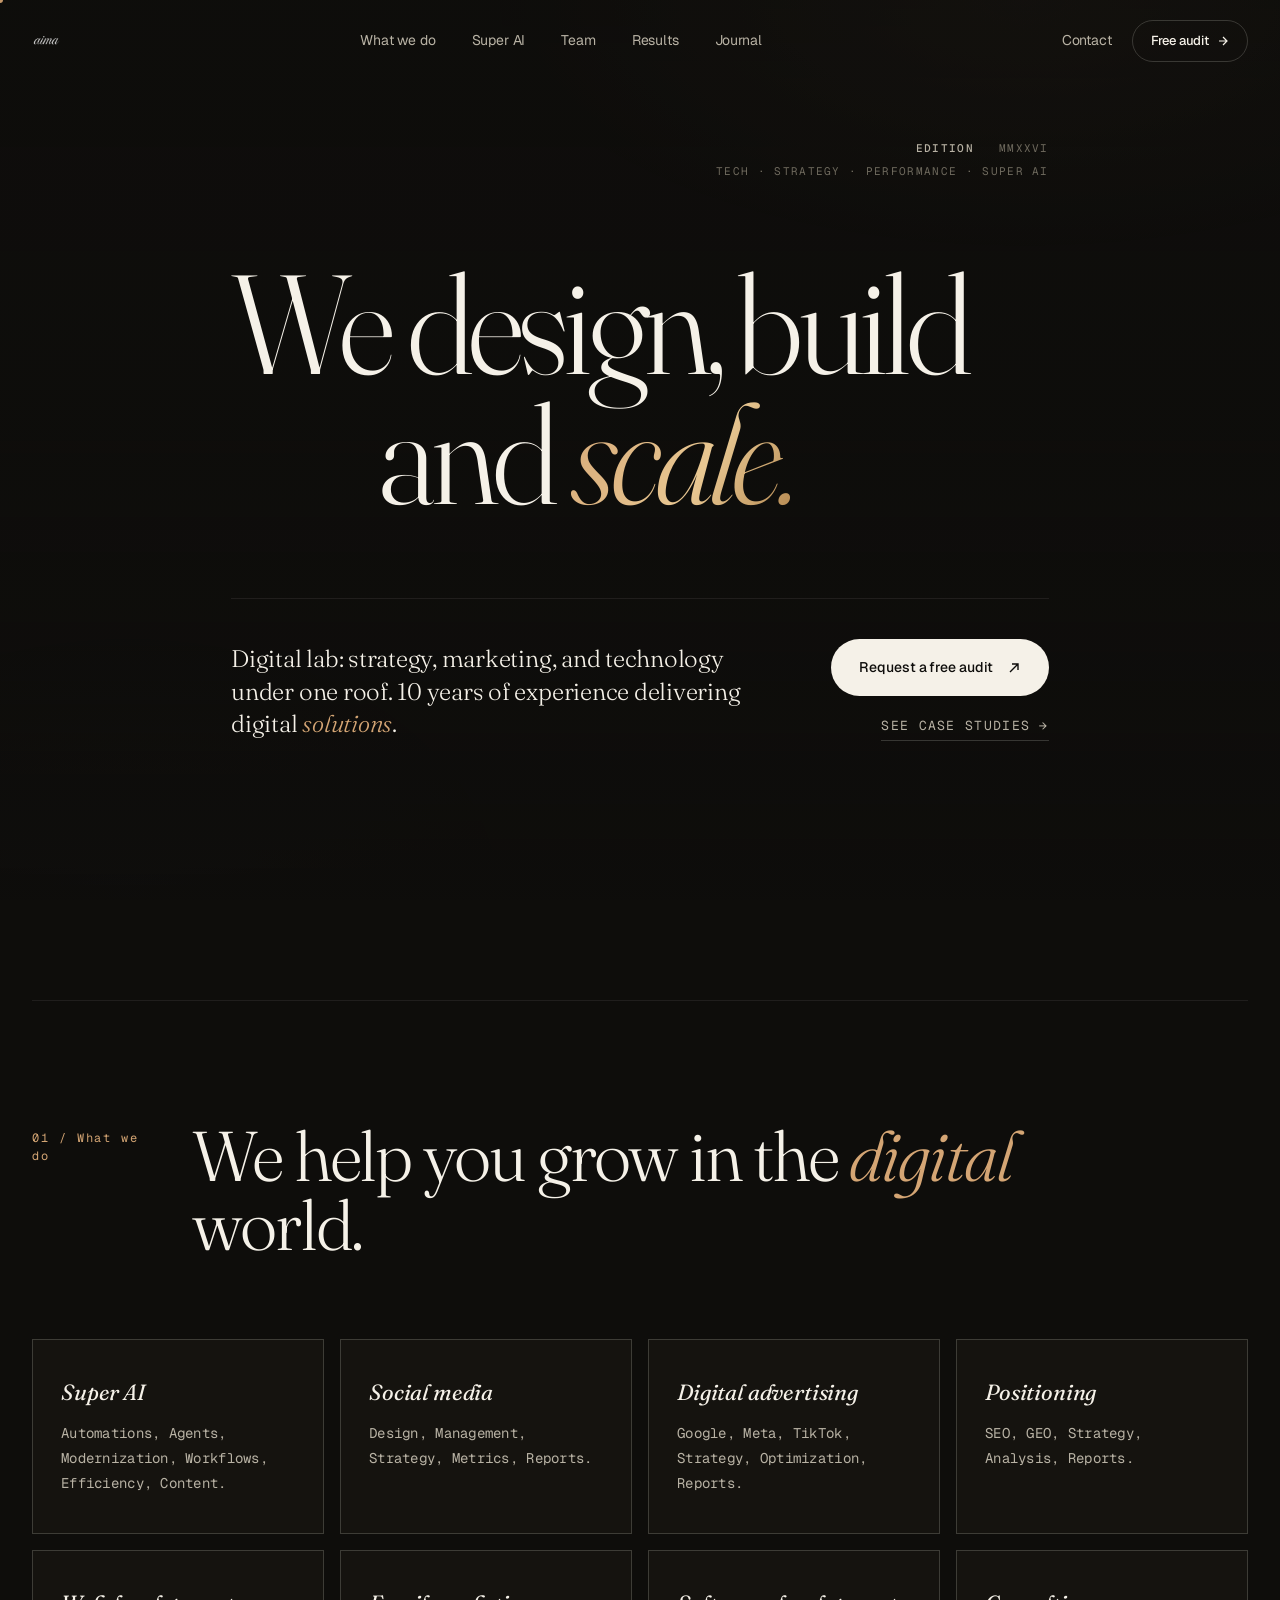
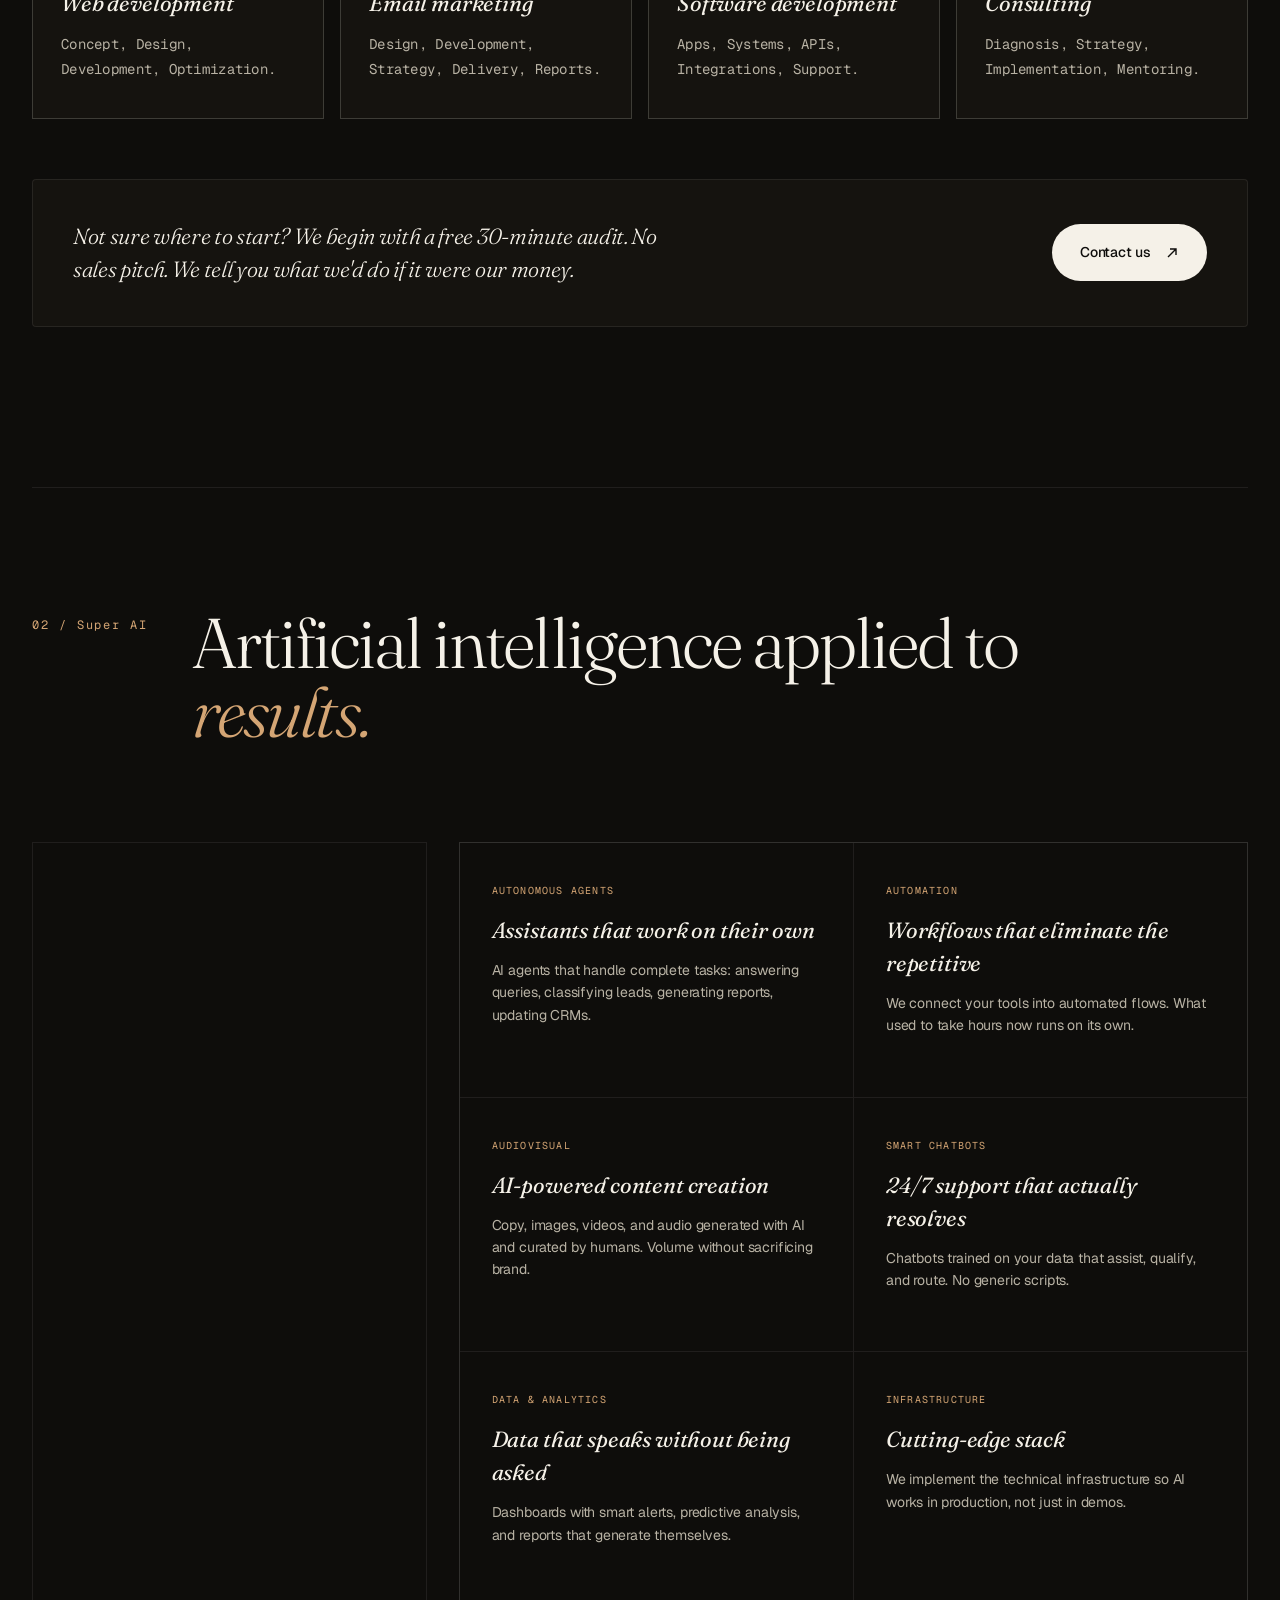
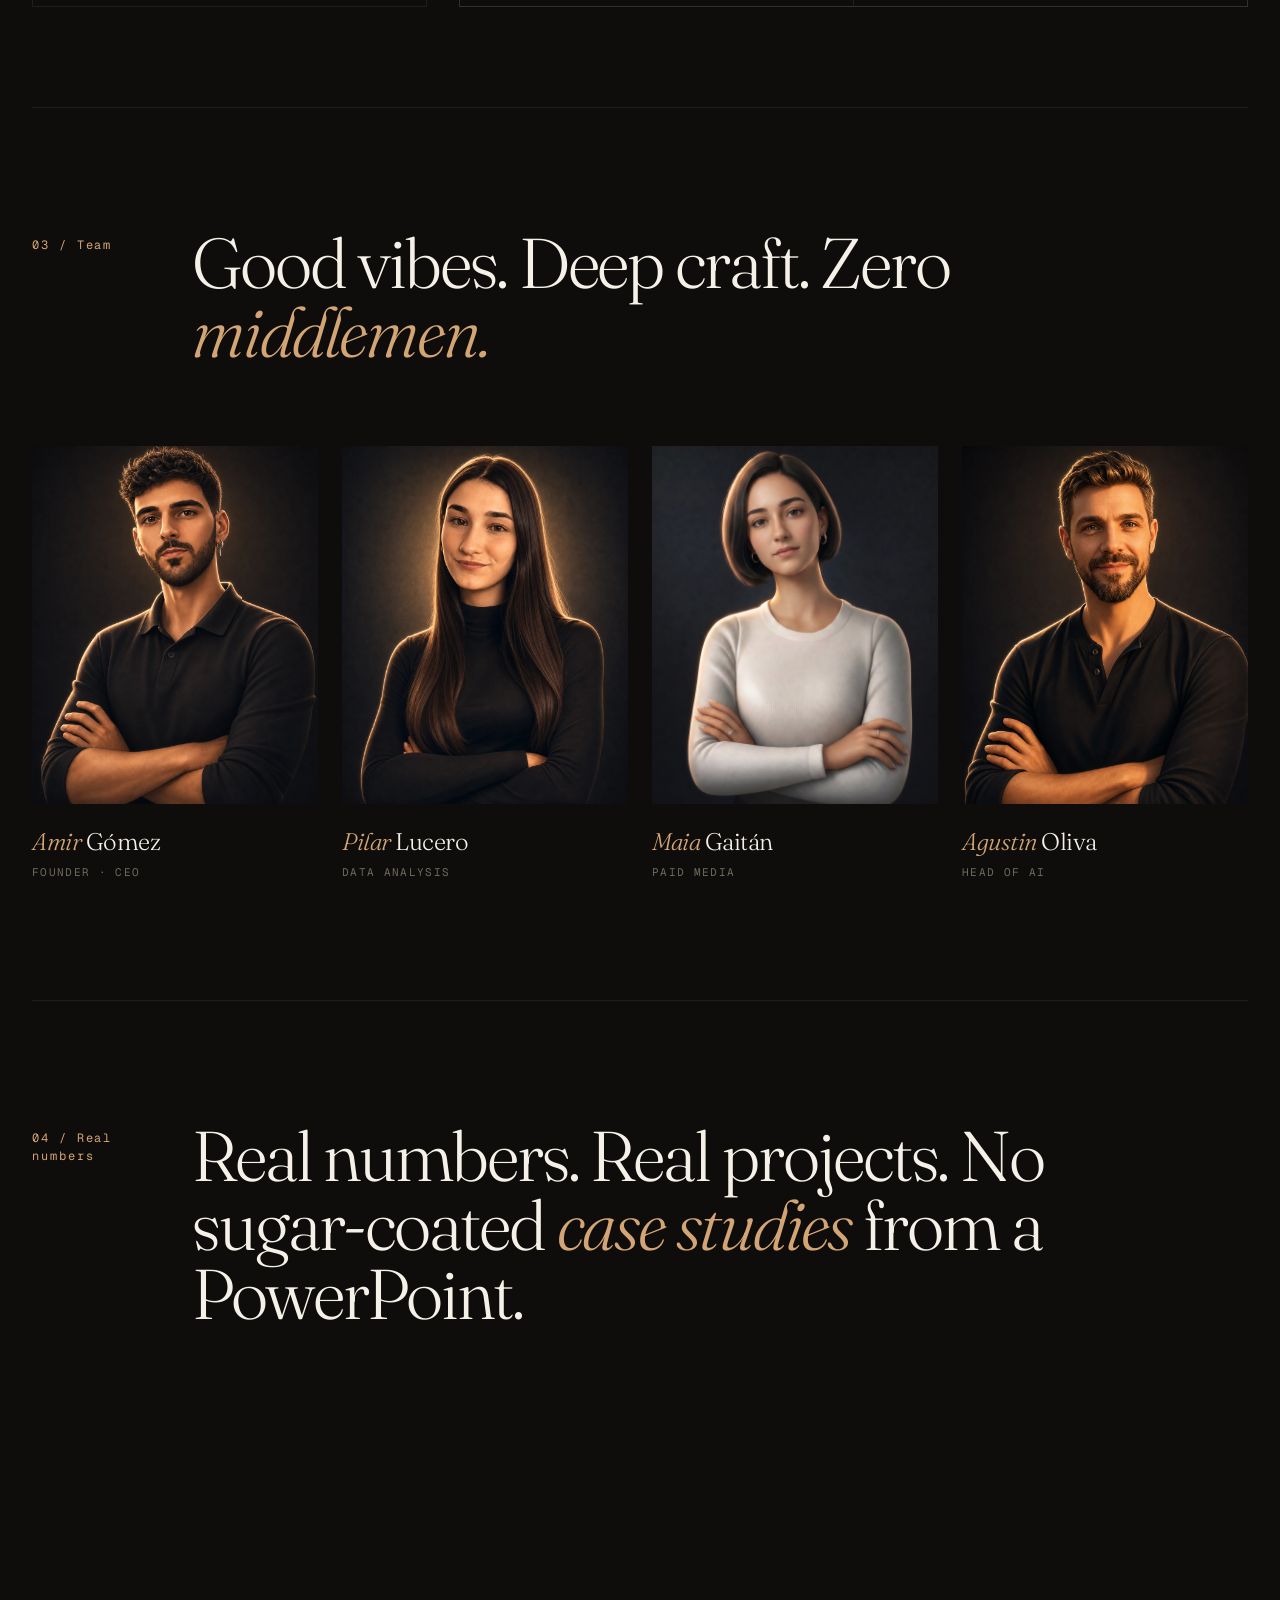
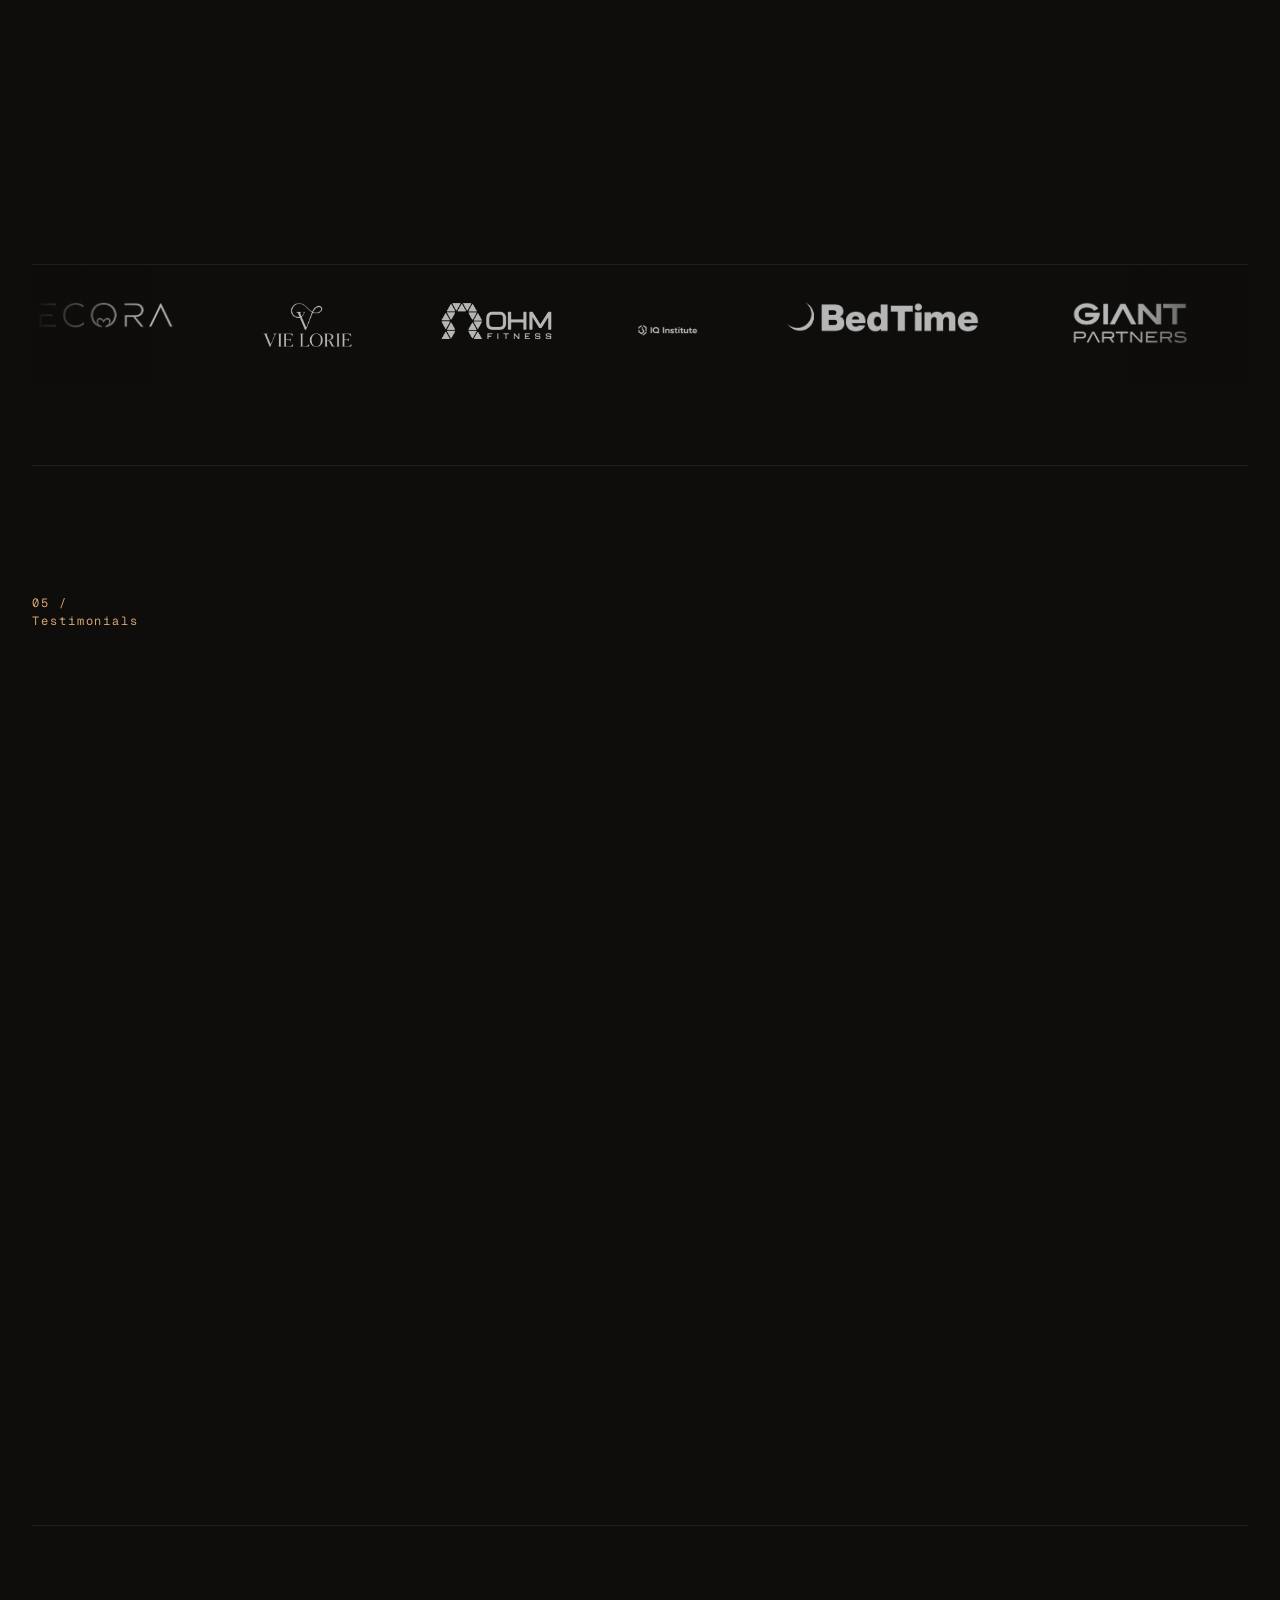
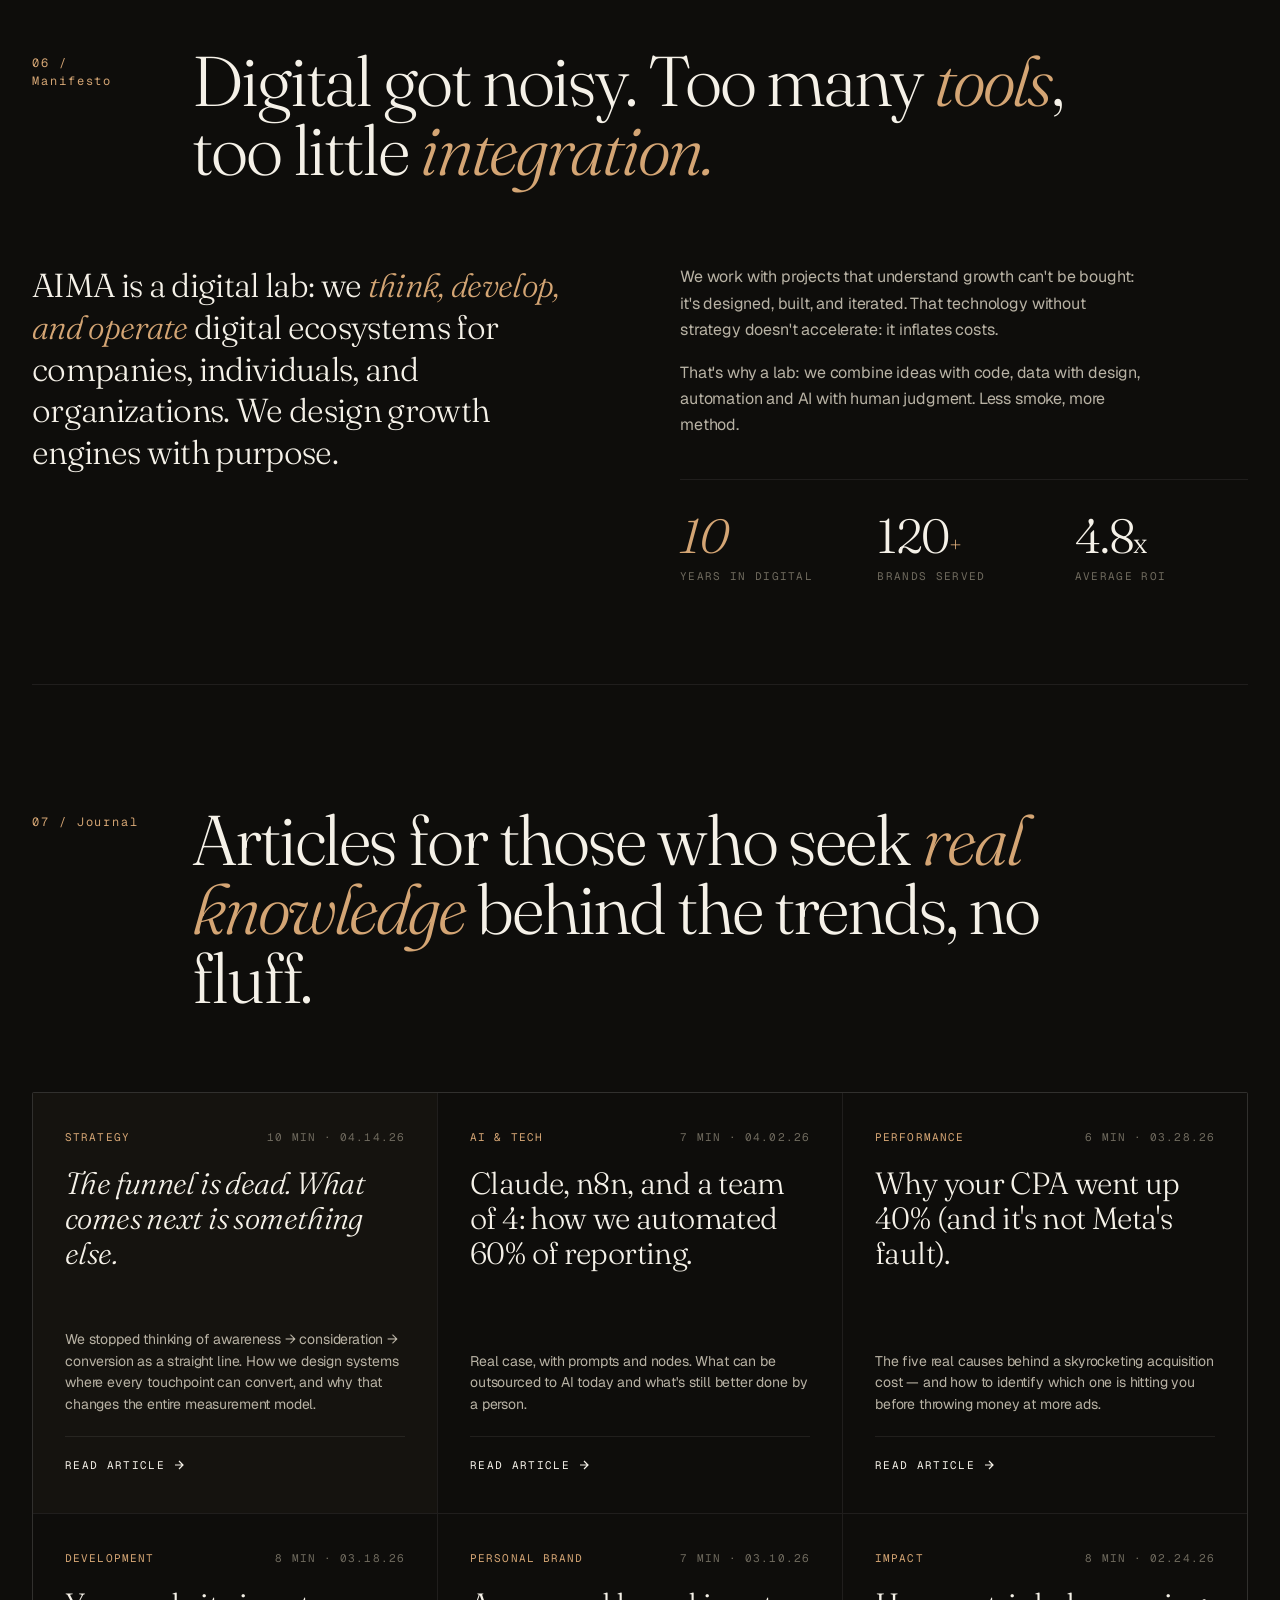
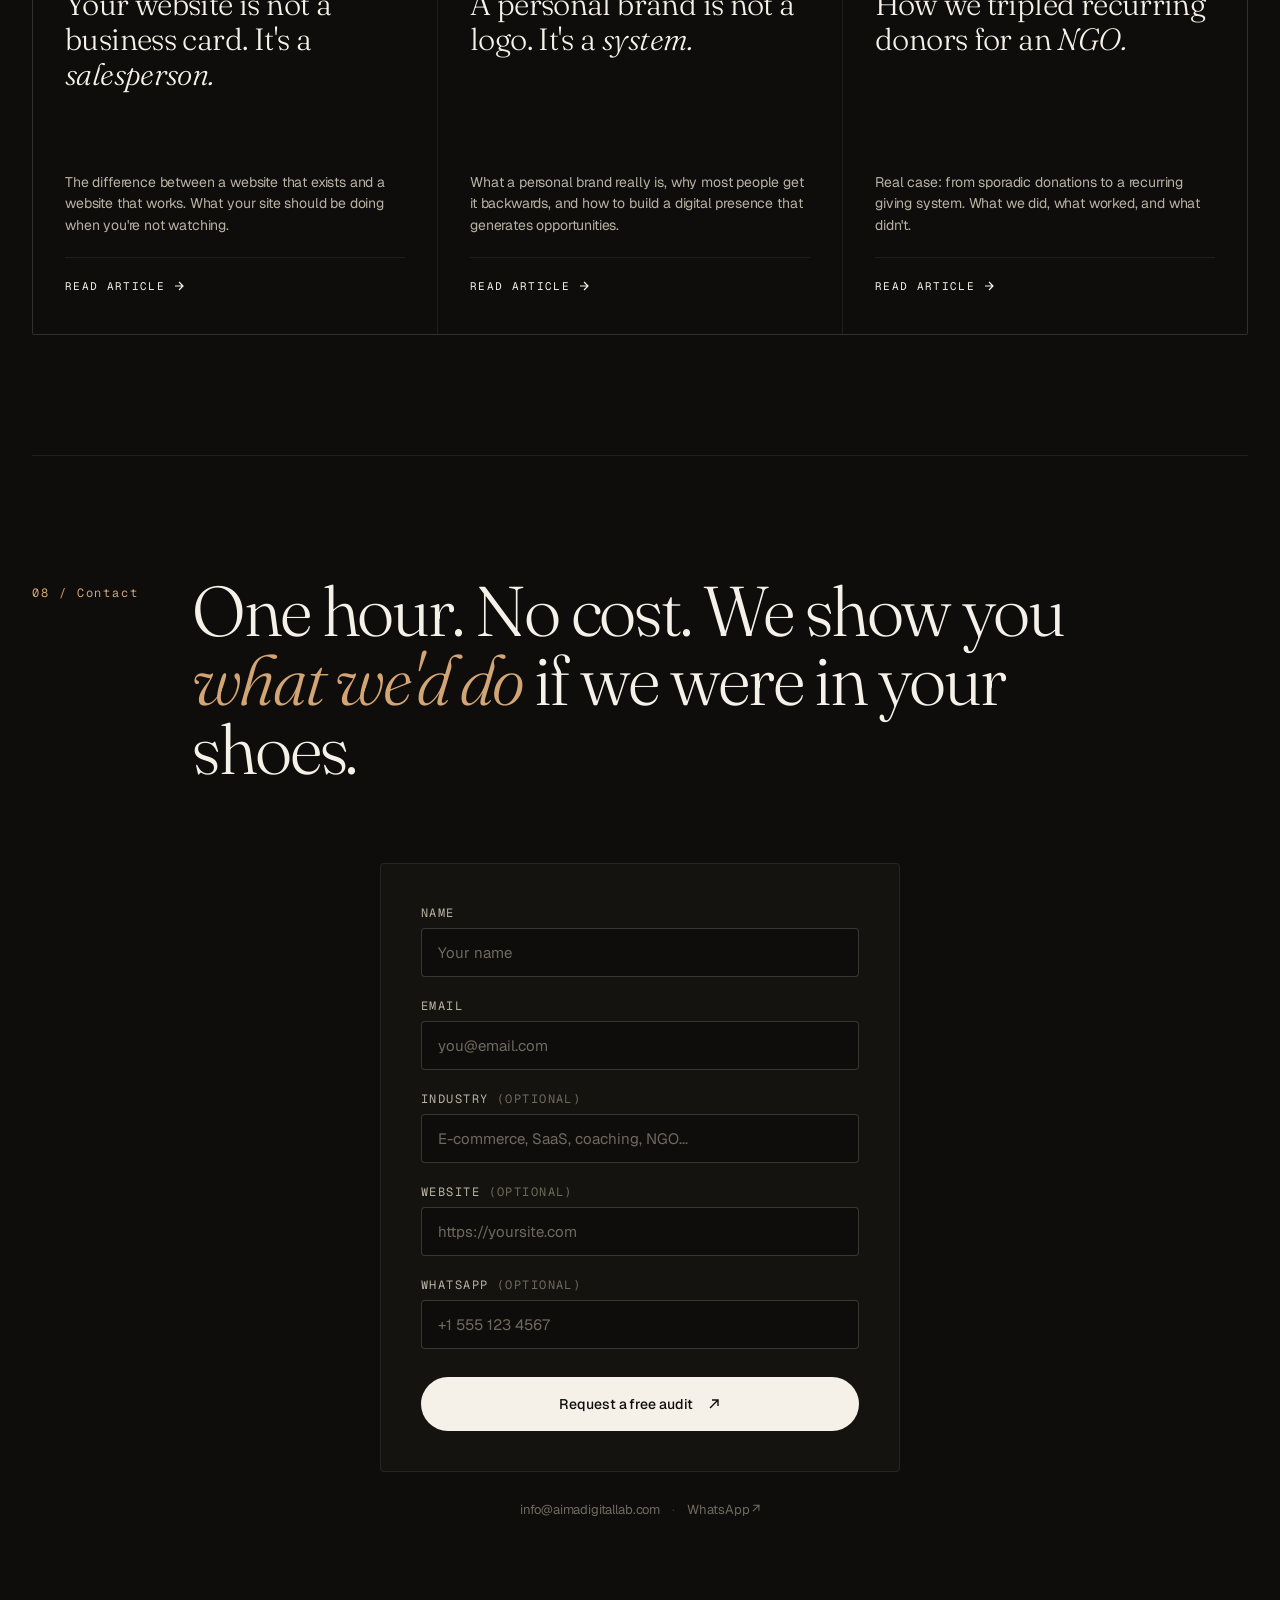
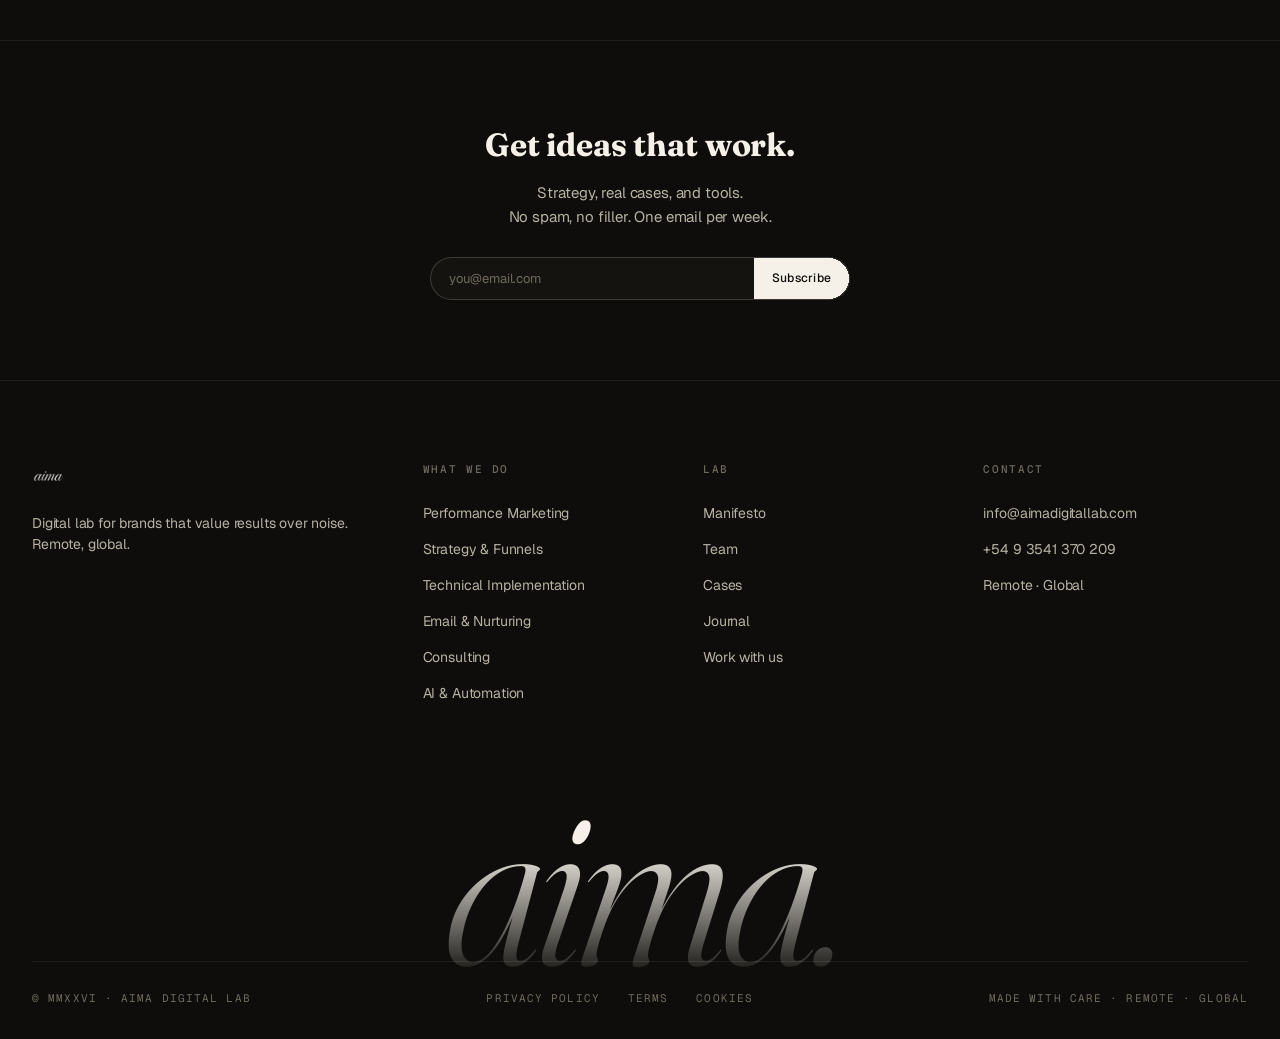
==== index.html @ ff499d53 "feat: agrega logos Giant Partners y Kitchen Koncierge Procesados con fondo transparente + trim. Altu" ====
<!DOCTYPE html>
<html lang="es">
<head>
  <meta charset="UTF-8" />
  <meta name="viewport" content="width=device-width, initial-scale=1.0" />
  <title>AIMA — Digital Lab</title>
  <meta name="description" content="Laboratorio digital. Estrategia, tecnología y performance para marcas que valoran el resultado por encima del ruido." />

  <!-- Open Graph -->
  <meta property="og:title" content="AIMA — Digital Lab" />
  <meta property="og:description" content="Laboratorio digital: estrategia, tecnología y performance para marcas que valoran el resultado." />
  <meta property="og:type" content="website" />

  <!-- Favicon -->
  <link rel="icon" href="data:image/svg+xml,<svg xmlns='http://www.w3.org/2000/svg' viewBox='0 0 32 32'><rect width='32' height='32' rx='6' fill='%230E0D0B'/><text x='16' y='23' text-anchor='middle' font-size='20' font-family='serif' font-style='italic' fill='%23D4A574'>a</text></svg>" type="image/svg+xml">

  <!-- Fonts -->
  <link rel="preconnect" href="https://fonts.googleapis.com">
  <link rel="preconnect" href="https://fonts.gstatic.com" crossorigin>
  <link href="https://fonts.googleapis.com/css2?family=Fraunces:ital,opsz,wght@0,9..144,300..900;1,9..144,300..900&family=Geist+Mono:wght@400;500&family=Geist:wght@300;400;500;600&display=swap" rel="stylesheet">

  <!-- Styles -->
  <link rel="stylesheet" href="assets/css/styles.css">
</head>

<body>

<div class="cursor" id="cursor"></div>

<!-- ═══════════ NAV ═══════════ -->
<nav class="nav" id="nav">
  <div class="container nav-inner">
    <a href="#" class="logo">
      <img src="assets/img/aima-logo.png" alt="AIMA" class="logo-img">
    </a>
    <ul class="nav-links">
      <li><a href="#que-hacemos">Qué hacemos</a></li>
      <li><a href="#super-ia">Super IA</a></li>
      <li><a href="#equipo">Equipo</a></li>
      <li><a href="#resultados">Resultados</a></li>
      <li><a href="#blog">Diario</a></li>
    </ul>
    <div class="nav-actions">
      <a href="https://wa.me/5493541370209" class="nav-contact" target="_blank">Contactar</a>
      <a href="#contacto" class="nav-cta">
        Auditoría gratuita
        <svg class="nav-cta-arrow" width="12" height="12" viewBox="0 0 12 12" fill="none">
          <path d="M2 6 H10 M6 2 L10 6 L6 10" stroke="currentColor" stroke-width="1.2"/>
        </svg>
      </a>
    </div>
  </div>
</nav>

<!-- ═══════════ HERO ═══════════ -->
<header class="hero">
  <video class="hero-video" autoplay muted loop playsinline>
    <source src="assets/img/hero-bg.mp4" type="video/mp4">
  </video>
  <div class="hero-overlay"></div>
  <div class="container">

    <div class="hero-meta">
      <div class="hero-meta-block" style="margin-left: auto; text-align: right;">
        <span><strong>Edición</strong> &nbsp; MMXXVI</span>
        <span>Tech · Estrategia · Performance · Super IA</span>
      </div>
    </div>

    <h1 class="hero-headline">
      <span class="line">Diseñamos, construimos</span>
      <span class="line">y <em>escalamos.</em></span>
    </h1>

    <div class="hero-bottom">
      <p class="hero-lede">
        Laboratorio digital: estrategia, marketing y tecnología bajo un mismo techo. 10 años de trayectoria en <em>soluciones</em> digitales.
      </p>
      <div class="hero-actions">
        <a href="#contacto" class="btn-primary">
          <span>Solicitar auditoría gratuita</span>
          <svg width="14" height="14" viewBox="0 0 14 14" fill="none">
            <path d="M3 11 L11 3 M5 3 H11 V9" stroke="currentColor" stroke-width="1.4"/>
          </svg>
        </a>
        <a href="#resultados" class="btn-ghost">
          Ver casos →
        </a>
      </div>
    </div>

  </div>
</header>

<!-- ═══════════ QUÉ HACEMOS ═══════════ -->
<section class="que-hacemos" id="que-hacemos">
  <div class="container">

    <div class="section-head">
      <div class="section-num">01 / Qué hacemos</div>
      <h2 class="section-title reveal">Te hacemos crecer en el mundo <em>digital.</em></h2>
    </div>

    <div class="que-hacemos-grid reveal">

      <div class="qh-card">
        <h4>Super AI</h4>
        <p>Automatizaciones, Agentes, Modernización, Workflows, Eficiencia, Contenidos.</p>
      </div>

      <div class="qh-card">
        <h4>Redes sociales</h4>
        <p>Diseño, Gestión, Estrategia, Métricas, Informes.</p>
      </div>

      <div class="qh-card">
        <h4>Publicidad digital</h4>
        <p>Google, Meta, TikTok, Estrategia, Optimización, Reportes.</p>
      </div>

      <div class="qh-card">
        <h4>Posicionamiento</h4>
        <p>SEO, GEO, Estrategia, Análisis, Informes.</p>
      </div>

      <div class="qh-card">
        <h4>Desarrollo web</h4>
        <p>Concepto, Diseño, Programación, Optimización.</p>
      </div>

      <div class="qh-card">
        <h4>Email marketing</h4>
        <p>Diseño, Programación, Estrategia, Envío, Informes.</p>
      </div>

      <div class="qh-card">
        <h4>Desarrollo de software</h4>
        <p>Apps, Sistemas, APIs, Integraciones, Soporte.</p>
      </div>

      <div class="qh-card">
        <h4>Consultoría</h4>
        <p>Diagnóstico, Estrategia, Implementación, Mentoring.</p>
      </div>

    </div>

    <div class="servicios-cta reveal">
      <div class="servicios-cta-text">
        ¿No sabés por dónde empezar? Arrancamos con una <em>auditoría gratuita</em> de 30 minutos. Sin venta. Te decimos qué haríamos nosotros si fuera nuestra plata.
      </div>
      <a href="#contacto" class="btn-primary">
        <span>Contactanos</span>
        <svg width="14" height="14" viewBox="0 0 14 14" fill="none">
          <path d="M3 11 L11 3 M5 3 H11 V9" stroke="currentColor" stroke-width="1.4"/>
        </svg>
      </a>
    </div>

  </div>
</section>

<!-- ═══════════ SUPER IA ═══════════ -->
<section class="super-ia" id="super-ia">
  <div class="container">

    <div class="section-head">
      <div class="section-num">02 / Super IA</div>
      <h2 class="section-title reveal">Inteligencia artificial aplicada a <em>resultados.</em></h2>
    </div>

    <div class="ia-layout reveal">

      <div class="ia-video">
        <video src="assets/img/super-ia-video.mp4" autoplay muted loop playsinline></video>
      </div>

      <div class="ia-grid">

        <div class="ia-card">
          <div class="ia-card-label">Agentes autónomos</div>
          <h4>Asistentes que trabajan solos</h4>
          <p>Agentes de IA que ejecutan tareas completas: responder consultas, clasificar leads, generar reportes, actualizar CRMs.</p>
        </div>

        <div class="ia-card">
          <div class="ia-card-label">Automatización</div>
          <h4>Workflows que eliminan lo repetitivo</h4>
          <p>Conectamos tus herramientas en flujos automáticos. Lo que antes tomaba horas, ahora corre solo.</p>
        </div>

        <div class="ia-card">
          <div class="ia-card-label">Audiovisuales</div>
          <h4>Contenidos con IA de última generación</h4>
          <p>Copy, imágenes, videos y audio generados con IA y curados por humanos. Volumen sin sacrificar marca.</p>
        </div>

        <div class="ia-card">
          <div class="ia-card-label">Chatbots inteligentes</div>
          <h4>Atención 24/7 que realmente resuelve</h4>
          <p>Chatbots entrenados con tu información que atienden, califican y derivan. No scripts genéricos.</p>
        </div>

        <div class="ia-card">
          <div class="ia-card-label">Data y analytics</div>
          <h4>Datos que hablan sin que preguntes</h4>
          <p>Dashboards con alertas inteligentes, análisis predictivo y reportes que se generan solos.</p>
        </div>

        <div class="ia-card">
          <div class="ia-card-label">Infraestructura</div>
          <h4>Stack de última generación</h4>
          <p>Implementamos la infraestructura técnica para que la IA funcione en producción, no en demos.</p>
        </div>

      </div>

    </div>

  </div>
</section>

<!-- ═══════════ EQUIPO ═══════════ -->
<section class="equipo" id="equipo">
  <div class="container">

    <div class="section-head">
      <div class="section-num">03 / Equipo</div>
      <h2 class="section-title reveal">Buenas vibras. Mucho oficio. Cero <em>intermediarios.</em></h2>
    </div>

    <div class="equipo-grid reveal">

      <div class="miembro">
        <div class="miembro-photo">
          <img src="assets/img/amir-gomez.png" alt="Amir Gómez" loading="lazy">
        </div>
        <div class="miembro-info">
          <div class="miembro-name"><em>Amir</em> Gómez</div>
          <div class="miembro-role">Founder · CEO</div>
        </div>
      </div>

      <div class="miembro">
        <div class="miembro-photo">
          <img src="assets/img/pilar-lucero.png" alt="Pilar Lucero" loading="lazy">
        </div>
        <div class="miembro-info">
          <div class="miembro-name"><em>Pilar</em> Lucero</div>
          <div class="miembro-role">Data Analysis</div>
        </div>
      </div>

      <div class="miembro">
        <div class="miembro-photo">
          <img src="assets/img/maia-gaitan.png" alt="Maia Gaitán" loading="lazy">
        </div>
        <div class="miembro-info">
          <div class="miembro-name"><em>Maia</em> Gaitán</div>
          <div class="miembro-role">Paid Media</div>
        </div>
      </div>

      <div class="miembro">
        <div class="miembro-photo">
          <img src="assets/img/agustin-oliva.png" alt="Agustin Oliva" loading="lazy">
        </div>
        <div class="miembro-info">
          <div class="miembro-name"><em>Agustin</em> Oliva</div>
          <div class="miembro-role">Head of AI</div>
        </div>
      </div>

    </div>

  </div>
</section>

<!-- ═══════════ NÚMEROS ═══════════ -->
<section class="resultados" id="resultados">
  <div class="container">

    <div class="section-head">
      <div class="section-num">04 / Números reales</div>
      <h2 class="section-title reveal">Números reales. Proyectos reales. Sin <em>case studies</em> de PowerPoint maquillados.</h2>
    </div>

    <div class="casos">

      <div class="caso reveal">
        <div class="caso-tag"><span>Caso 01</span><span>MARCA GLOBAL</span></div>
        <div class="caso-num"><em>+187</em><span class="unit">%</span></div>
        <div class="caso-metric">Revenue trimestral</div>
        <div class="caso-desc">
          Marca de <strong>muebles de diseño</strong> con alcance global. Reestructuramos catálogo Shopify, implementamos tracking server-side y reescribimos el embudo Meta. <strong>ROI de 6,2x</strong> sostenido a 6 meses.
        </div>
      </div>

      <div class="caso reveal">
        <div class="caso-tag"><span>Caso 02</span><span>MARCA PERSONAL</span></div>
        <div class="caso-num"><em>+520</em><span class="unit">%</span></div>
        <div class="caso-metric">Tráfico orgánico en 90 días</div>
        <div class="caso-desc">
          Renovación integral de la presencia digital de una <strong>reconocida celebridad</strong>. Nuevo sitio, estrategia de contenido, redes y sistema de captación.
        </div>
      </div>

      <div class="caso reveal">
        <div class="caso-tag"><span>Caso 03</span><span>E-COMMERCE</span></div>
        <div class="caso-num"><em>+210</em><span class="unit">%</span></div>
        <div class="caso-metric">Ventas online en 6 meses</div>
        <div class="caso-desc">
          Desarrollo de e-commerce para <strong>Ecora</strong>. Arquitectura completa, checkout optimizado e integración de pagos.
        </div>
      </div>

    </div>

    <!-- Logo marquee -->
    <div class="logos-bar">
      <div class="logos-track">
        <img src="assets/img/ecora-logo.png?v=9" alt="Ecora">
        <img src="assets/img/vielorie-logo.png?v=9" alt="Vie Lorie">
        <img src="assets/img/ohm-logo.png?v=9" alt="OHM Fitness">
        <img src="assets/img/iqinstitute-logo.png?v=9" alt="IQ Institute">
        <img src="assets/img/bedtime-logo.png?v=9" alt="BedTime">
        <img src="assets/img/giantpartners-logo.png?v=9" alt="Giant Partners">
        <img src="assets/img/kitchenkoncierge-logo.png?v=9" alt="Kitchen Koncierge">
        <img src="assets/img/realtycapital-logo.png?v=9" alt="Realty Capital Financial">
        <img src="assets/img/sintientes-logo.png?v=9" alt="Sintientes">
        <img src="assets/img/media-news-logo.png?v=9" alt="MedIA News">
        <img src="assets/img/ecora-logo.png?v=9" alt="Ecora">
        <img src="assets/img/vielorie-logo.png?v=9" alt="Vie Lorie">
        <img src="assets/img/ohm-logo.png?v=9" alt="OHM Fitness">
        <img src="assets/img/iqinstitute-logo.png?v=9" alt="IQ Institute">
        <img src="assets/img/bedtime-logo.png?v=9" alt="BedTime">
        <img src="assets/img/giantpartners-logo.png?v=9" alt="Giant Partners">
        <img src="assets/img/kitchenkoncierge-logo.png?v=9" alt="Kitchen Koncierge">
        <img src="assets/img/realtycapital-logo.png?v=9" alt="Realty Capital Financial">
        <img src="assets/img/sintientes-logo.png?v=9" alt="Sintientes">
        <img src="assets/img/media-news-logo.png?v=9" alt="MedIA News">
      </div>
    </div>

  </div>
</section>

<!-- ═══════════ TESTIMONIOS ═══════════ -->
<section class="resultados" id="testimonios">
  <div class="container">

    <div class="section-head">
      <div class="section-num">05 / Testimonios</div>
      <h2 class="section-title reveal">Lo que dicen quienes <em>trabajaron</em> con nosotros.</h2>
    </div>

    <div class="testimonios">

      <div class="testimonio reveal">
        <div class="testimonio-quote">
          Renovaron mi presencia digital de cero: sitio, redes, estrategia de contenido. Todo con una <em>estética cuidada</em> que refleja quién soy sin perder autenticidad.
        </div>
        <div class="testimonio-meta">
          <div class="testimonio-avatar">L</div>
          <div>
            <div class="testimonio-name">Reconocida celebridad</div>
            <div class="testimonio-role">Marca personal</div>
          </div>
        </div>
      </div>

      <div class="testimonio reveal">
        <div class="testimonio-quote">
          Nos modernizaron procesos que llevábamos años haciendo a mano. <em>Implementaron agentes de IA y automatizaciones</em> que redujeron nuestras horas operativas a la mitad. Hoy el equipo se enfoca en crecer, no en apagar incendios.
        </div>
        <div class="testimonio-meta">
          <div class="testimonio-avatar">M</div>
          <div>
            <div class="testimonio-name">Maximiliano Pazos</div>
            <div class="testimonio-role">CEO · MP Group</div>
          </div>
        </div>
      </div>

      <div class="testimonio reveal">
        <div class="testimonio-quote">
          Tienen una comprensión profunda del mercado y del comportamiento del cliente. <em>Cada estrategia que propusieron</em> movió métricas reales de crecimiento e ingresos.
        </div>
        <div class="testimonio-meta">
          <div class="testimonio-avatar">N</div>
          <div>
            <div class="testimonio-name">Nicolas Koriakos</div>
            <div class="testimonio-role">Founder & CEO · StackForce</div>
          </div>
        </div>
      </div>

      <div class="testimonio reveal">
        <div class="testimonio-quote">
          Nos construyeron el e-commerce desde la arquitectura hasta el checkout. <em>Entendieron la causa</em> y la tradujeron en una experiencia de compra que convierte y comunica.
        </div>
        <div class="testimonio-meta">
          <div class="testimonio-avatar">M</div>
          <div>
            <div class="testimonio-name">Máximo Mazzocco</div>
            <div class="testimonio-role">Fundador · Ecora</div>
          </div>
        </div>
      </div>

    </div>

  </div>
</section>

<!-- ═══════════ MANIFIESTO ═══════════ -->
<section class="manifiesto" id="manifiesto">
  <div class="container">

    <div class="section-head">
      <div class="section-num">06 / Manifiesto</div>
      <h2 class="section-title reveal">Lo digital se llenó de ruido. Demasiadas <em>herramientas</em>, muy poca <em>integración.</em></h2>
    </div>

    <div class="manifiesto-grid">
      <p class="manifiesto-lead reveal">
        AIMA es un lab digital: <em>pensamos, desarrollamos y operamos</em> ecosistemas digitales para empresas, individuos y organizaciones. Diseñamos motores de crecimiento con propósito.
      </p>
      <div class="reveal">
        <div class="manifiesto-body">
          <p>Trabajamos con proyectos que entienden que el crecimiento no se compra: se diseña, se construye y se itera. Que la tecnología sin estrategia no acelera: encarece.</p>
          <p>Por eso un lab: combinamos ideas con código, datos con diseño, automatización e IA con criterio humano. Menos humo, más método.</p>
        </div>
        <div class="manifiesto-stats">
          <div>
            <div class="stat-num"><em>10</em></div>
            <div class="stat-label">Años en digital</div>
          </div>
          <div>
            <div class="stat-num">120<span style="font-size: 0.5em; color: var(--accent);">+</span></div>
            <div class="stat-label">Marcas atendidas</div>
          </div>
          <div>
            <div class="stat-num">4.8<span style="font-size: 0.6em;">x</span></div>
            <div class="stat-label">ROI promedio</div>
          </div>
        </div>
      </div>
    </div>

  </div>
</section>

<!-- ═══════════ BLOG ═══════════ -->
<section class="blog" id="blog">
  <div class="container">

    <div class="section-head">
      <div class="section-num">07 / Diario</div>
      <h2 class="section-title reveal">Artículos para quienes buscan <em>conocimiento real</em> detrás de las tendencias, sin vueltas.</h2>
    </div>

    <div class="blog-grid reveal">

      <a href="pages/el-embudo-esta-muerto.html" class="articulo">
        <div class="articulo-meta">
          <span class="cat">Estrategia</span>
          <span>10 min · 14.04.26</span>
        </div>
        <h3>El embudo está muerto. Lo que viene es <em>otra cosa</em>.</h3>
        <p class="articulo-excerpt">Dejamos de pensar en awareness → consideration → conversion como una línea recta. Cómo diseñamos sistemas en los que cada punto de contacto puede convertir, y por qué eso cambia todo el modelo de medición.</p>
        <div class="articulo-link">
          Leer artículo
          <svg width="12" height="12" viewBox="0 0 12 12" fill="none"><path d="M2 6 H10 M6 2 L10 6 L6 10" stroke="currentColor" stroke-width="1.2"/></svg>
        </div>
      </a>

      <a href="pages/claude-n8n-automatizacion-reporting.html" class="articulo">
        <div class="articulo-meta">
          <span class="cat">IA &amp; Tech</span>
          <span>7 min · 02.04.26</span>
        </div>
        <h3>Claude, n8n y un equipo de 4: cómo automatizamos el 60% del reporting.</h3>
        <p class="articulo-excerpt">Caso real, con prompts y nodos. Lo que se puede tercerizar a una IA hoy y lo que todavía conviene que haga una persona.</p>
        <div class="articulo-link">
          Leer artículo
          <svg width="12" height="12" viewBox="0 0 12 12" fill="none"><path d="M2 6 H10 M6 2 L10 6 L6 10" stroke="currentColor" stroke-width="1.2"/></svg>
        </div>
      </a>

      <a href="pages/por-que-tu-cpa-subio.html" class="articulo">
        <div class="articulo-meta">
          <span class="cat">Performance</span>
          <span>6 min · 28.03.26</span>
        </div>
        <h3>Por qué tu CPA subió un 40% (y no es culpa de Meta).</h3>
        <p class="articulo-excerpt">Las cinco causas reales detrás de un costo de adquisición que se dispara — y cómo identificar cuál te está pegando antes de tirar plata en más ads.</p>
        <div class="articulo-link">
          Leer artículo
          <svg width="12" height="12" viewBox="0 0 12 12" fill="none"><path d="M2 6 H10 M6 2 L10 6 L6 10" stroke="currentColor" stroke-width="1.2"/></svg>
        </div>
      </a>

      <a href="pages/tu-sitio-web-no-es-una-tarjeta.html" class="articulo">
        <div class="articulo-meta">
          <span class="cat">Desarrollo</span>
          <span>8 min · 18.03.26</span>
        </div>
        <h3>Tu sitio web no es una tarjeta de presentación. Es un <em>vendedor.</em></h3>
        <p class="articulo-excerpt">La diferencia entre un sitio que existe y un sitio que trabaja. Qué debería hacer tu web cuando vos no estás mirando.</p>
        <div class="articulo-link">
          Leer artículo
          <svg width="12" height="12" viewBox="0 0 12 12" fill="none"><path d="M2 6 H10 M6 2 L10 6 L6 10" stroke="currentColor" stroke-width="1.2"/></svg>
        </div>
      </a>

      <a href="pages/marca-personal-no-es-un-logo.html" class="articulo">
        <div class="articulo-meta">
          <span class="cat">Marca personal</span>
          <span>7 min · 10.03.26</span>
        </div>
        <h3>Marca personal no es un logo. Es un <em>sistema.</em></h3>
        <p class="articulo-excerpt">Qué es realmente una marca personal, por qué la mayoría lo hace al revés, y cómo construir una presencia digital que genere oportunidades.</p>
        <div class="articulo-link">
          Leer artículo
          <svg width="12" height="12" viewBox="0 0 12 12" fill="none"><path d="M2 6 H10 M6 2 L10 6 L6 10" stroke="currentColor" stroke-width="1.2"/></svg>
        </div>
      </a>

      <a href="pages/donantes-recurrentes-ong.html" class="articulo">
        <div class="articulo-meta">
          <span class="cat">Impacto</span>
          <span>8 min · 24.02.26</span>
        </div>
        <h3>Cómo triplicamos los donantes recurrentes de una <em>ONG.</em></h3>
        <p class="articulo-excerpt">Caso real: de donaciones esporádicas a un sistema de giving recurrente. Qué hicimos, qué funcionó y qué no.</p>
        <div class="articulo-link">
          Leer artículo
          <svg width="12" height="12" viewBox="0 0 12 12" fill="none"><path d="M2 6 H10 M6 2 L10 6 L6 10" stroke="currentColor" stroke-width="1.2"/></svg>
        </div>
      </a>

    </div>

  </div>
</section>

<!-- ═══════════ CONTACTO ═══════════ -->
<section class="contacto" id="contacto">
  <div class="container">

    <div class="section-head">
      <div class="section-num">08 / Contacto</div>
      <h2 class="section-title reveal">Una hora. Sin costo. Te mostramos <em>qué haríamos</em> si estuviéramos en tu lugar.</h2>
    </div>

    <div class="contacto-wrapper reveal">
      <form class="contacto-form" id="contactForm">
        <div class="form-field">
          <label for="contact-name">Nombre</label>
          <input type="text" id="contact-name" name="name" required placeholder="Tu nombre">
        </div>
        <div class="form-field">
          <label for="contact-email">Email</label>
          <input type="email" id="contact-email" name="email" required placeholder="tu@email.com">
        </div>
        <div class="form-field">
          <label for="contact-industry">Industria <span class="form-optional">(opcional)</span></label>
          <input type="text" id="contact-industry" name="industry" placeholder="E-commerce, SaaS, coaching, ONG...">
        </div>
        <div class="form-field">
          <label for="contact-website">Sitio web <span class="form-optional">(opcional)</span></label>
          <input type="text" id="contact-website" name="website" placeholder="https://tusitio.com">
        </div>
        <div class="form-field">
          <label for="contact-whatsapp">WhatsApp <span class="form-optional">(opcional)</span></label>
          <input type="tel" id="contact-whatsapp" name="whatsapp" placeholder="+54 9 11 1234 5678">
        </div>
        <button type="submit" class="btn-primary form-submit">
          <span>Solicitar auditoría gratuita</span>
          <svg width="14" height="14" viewBox="0 0 14 14" fill="none">
            <path d="M3 11 L11 3 M5 3 H11 V9" stroke="currentColor" stroke-width="1.4"/>
          </svg>
        </button>
      </form>
      <div class="contacto-success" id="contactSuccess" hidden>
        <div class="contacto-success-icon">
          <svg width="32" height="32" viewBox="0 0 32 32" fill="none">
            <circle cx="16" cy="16" r="15" stroke="var(--accent)" stroke-width="1"/>
            <path d="M10 16 L14 20 L22 12" stroke="var(--accent)" stroke-width="1.6" fill="none"/>
          </svg>
        </div>
        <p>Gracias! Un representante se conectará con vos para hablar de tu proyecto.</p>
      </div>
      <div class="contacto-links">
        <a href="mailto:info@aimadigitallab.com">info@aimadigitallab.com</a>
        <span>·</span>
        <a href="https://wa.me/5493541370209">WhatsApp ↗</a>
      </div>
    </div>

  </div>
</section>

<!-- ═══════════ NEWSLETTER ═══════════ -->
<section class="newsletter-section" id="newsletter">
  <div class="container">
    <div class="newsletter-block reveal">
      <h3>Recibí ideas que funcionan.</h3>
      <p>Estrategia, casos reales y herramientas.<br>Sin spam, sin relleno. Un email por semana.</p>
      <form class="newsletter newsletter-lg">
        <input type="email" placeholder="tu@email.com" required>
        <button type="submit">Suscribirse</button>
      </form>
    </div>
  </div>
</section>

<!-- ═══════════ FOOTER ═══════════ -->
<footer>
  <div class="container">

    <div class="footer-grid">

      <div class="footer-col footer-brand">
        <a href="#" class="logo">
          <img src="assets/img/aima-logo.png" alt="AIMA" class="logo-img" style="height: 32px;">
        </a>
        <p>Laboratorio digital para marcas que valoran el resultado por encima del ruido. Remoto, global.</p>
      </div>

      <div class="footer-col">
        <h5>Qué hacemos</h5>
        <ul>
          <li><a href="#servicios">Performance Marketing</a></li>
          <li><a href="#servicios">Estrategia &amp; Funnels</a></li>
          <li><a href="#servicios">Implementación técnica</a></li>
          <li><a href="#servicios">Email &amp; Nurturing</a></li>
          <li><a href="#servicios">Consultoría</a></li>
          <li><a href="#servicios">AI &amp; Automatización</a></li>
        </ul>
      </div>

      <div class="footer-col">
        <h5>Lab</h5>
        <ul>
          <li><a href="#manifiesto">Manifiesto</a></li>
          <li><a href="#equipo">Equipo</a></li>
          <li><a href="#resultados">Casos</a></li>
          <li><a href="#blog">Diario</a></li>
          <li><a href="#contacto">Trabajemos</a></li>
        </ul>
      </div>

      <div class="footer-col">
        <h5>Contacto</h5>
        <ul>
          <li><a href="mailto:info@aimadigitallab.com">info@aimadigitallab.com</a></li>
          <li><a href="https://wa.me/5493541370209">+54 9 3541 370 209</a></li>
          <li><a href="#">Remoto · Global</a></li>
        </ul>
      </div>

    </div>

    <div class="footer-massive">aima.</div>

    <div class="footer-bottom">
      <span>© MMXXVI · AIMA Digital Lab</span>
      <div class="footer-bottom-links">
        <a href="#">Política de privacidad</a>
        <a href="#">Términos</a>
        <a href="#">Cookies</a>
      </div>
      <span>Hecho con cuidado · remoto · global</span>
    </div>

  </div>
</footer>

<script>
  // Locale detection — redirect English browsers to /en
  (function() {
    if (sessionStorage.getItem('lang-chosen')) return;
    var lang = navigator.language || navigator.userLanguage || '';
    if (lang.substring(0, 2) === 'en') {
      sessionStorage.setItem('lang-chosen', 'en');
      window.location.replace('/en');
    }
  })();
</script>
<script src="assets/js/main.js"></script>
</body>
</html>
---- assets/css/styles.css ----
/* ============================================================
   NYX — Soluciones Digitales
   styles.css
   Editorial dark aesthetic. See docs/design-system.md for tokens.
   ============================================================ */

:root {
  /* Surface */
  --bg: #0E0D0B;
  --bg-2: #15130F;
  --bg-3: #1C1A14;

  /* Lines */
  --line: rgba(245, 241, 232, 0.08);
  --line-strong: rgba(245, 241, 232, 0.18);

  /* Ink */
  --ink: #F5F1E8;
  --ink-2: #B8B2A4;
  --ink-3: #6F6A5E;

  /* Accent (luz de luna / cobre) */
  --accent: #D4A574;
  --accent-deep: #B0834A;
  --accent-soft: rgba(212, 165, 116, 0.12);

  /* Type */
  --serif: 'Fraunces', 'Times New Roman', serif;
  --sans: 'Geist', -apple-system, BlinkMacSystemFont, sans-serif;
  --mono: 'Geist Mono', 'Courier New', monospace;

  /* Motion */
  --ease: cubic-bezier(0.22, 1, 0.36, 1);
  --ease-2: cubic-bezier(0.65, 0, 0.35, 1);
}

* { margin: 0; padding: 0; box-sizing: border-box; }

html {
  scroll-behavior: smooth;
  -webkit-font-smoothing: antialiased;
  -moz-osx-font-smoothing: grayscale;
}

body {
  background: var(--bg);
  color: var(--ink);
  font-family: var(--sans);
  font-weight: 400;
  font-size: 16px;
  line-height: 1.5;
  overflow-x: hidden;
  position: relative;
  letter-spacing: -0.01em;
}

/* Grain overlay — barely there, but adds texture */
body::before {
  content: '';
  position: fixed;
  inset: 0;
  pointer-events: none;
  z-index: 1;
  background-image: url("data:image/svg+xml;utf8,<svg xmlns='http://www.w3.org/2000/svg' width='200' height='200'><filter id='n'><feTurbulence type='fractalNoise' baseFrequency='0.9' numOctaves='3'/><feColorMatrix values='0 0 0 0 0.96  0 0 0 0 0.94  0 0 0 0 0.91  0 0 0 0.5 0'/></filter><rect width='100%25' height='100%25' filter='url(%23n)' opacity='0.35'/></svg>");
  mix-blend-mode: overlay;
  opacity: 0.35;
}

/* Soft ambient gradient — nebula-like but restrained */
body::after {
  content: '';
  position: fixed;
  inset: 0;
  pointer-events: none;
  z-index: 0;
  background:
    radial-gradient(ellipse 60% 40% at 80% 0%, rgba(212, 165, 116, 0.08), transparent 70%),
    radial-gradient(ellipse 50% 50% at 10% 100%, rgba(60, 80, 130, 0.06), transparent 60%);
}

::selection { background: var(--accent); color: var(--bg); }

a { color: inherit; text-decoration: none; }
button { background: none; border: none; cursor: pointer; color: inherit; font-family: inherit; }
img { display: block; max-width: 100%; }

.container {
  max-width: 1440px;
  margin: 0 auto;
  padding: 0 32px;
  position: relative;
  z-index: 2;
}

/* ───────── NAV ───────── */
.nav {
  position: fixed;
  top: 0;
  left: 0;
  right: 0;
  z-index: 100;
  padding: 20px 0;
  transition: background 0.4s var(--ease), backdrop-filter 0.4s var(--ease), border-color 0.4s var(--ease);
  border-bottom: 1px solid transparent;
}
.nav.scrolled {
  background: rgba(14, 13, 11, 0.78);
  backdrop-filter: blur(18px) saturate(140%);
  -webkit-backdrop-filter: blur(18px) saturate(140%);
  border-bottom-color: var(--line);
}
.nav-inner {
  display: flex;
  align-items: center;
  justify-content: space-between;
  gap: 40px;
}
.logo {
  display: flex;
  align-items: center;
}
.logo-img {
  height: 28px;
  width: auto;
}
.nav-links {
  display: flex;
  gap: 36px;
  font-size: 14px;
  font-weight: 400;
  list-style: none;
}
.nav-links a {
  color: var(--ink-2);
  transition: color 0.3s var(--ease);
  position: relative;
}
.nav-links a:hover { color: var(--ink); }
.nav-actions {
  display: flex;
  align-items: center;
  gap: 20px;
}
.nav-contact {
  font-size: 14px;
  color: var(--ink-2);
  transition: color 0.3s var(--ease);
}
.nav-contact:hover { color: var(--accent); }
.nav-cta {
  display: inline-flex;
  align-items: center;
  gap: 8px;
  padding: 10px 18px;
  border: 1px solid var(--line-strong);
  border-radius: 100px;
  font-size: 13px;
  font-weight: 500;
  transition: all 0.3s var(--ease);
}
.nav-cta:hover {
  background: var(--ink);
  color: var(--bg);
  border-color: var(--ink);
}
.nav-cta-arrow { transition: transform 0.3s var(--ease); }
.nav-cta:hover .nav-cta-arrow { transform: translateX(3px); }

@media (max-width: 880px) {
  .nav-links { display: none; }
}

/* ───────── HERO ───────── */
.hero {
  min-height: 100vh;
  padding: 140px 0 60px;
  display: flex;
  flex-direction: column;
  justify-content: space-between;
  position: relative;
  overflow: hidden;
}
.hero-video {
  position: absolute;
  inset: 0;
  width: 100%;
  height: 100%;
  object-fit: cover;
  z-index: 0;
  transition: opacity 0.4s ease;
}
.hero-overlay {
  position: absolute;
  inset: 0;
  z-index: 1;
  background:
    linear-gradient(180deg, rgba(14, 13, 11, 0.7) 0%, rgba(14, 13, 11, 0.6) 50%, rgba(14, 13, 11, 0.9) 100%);
}

.hero > .container {
  position: relative;
  z-index: 2;
}

.hero-meta {
  display: flex;
  justify-content: space-between;
  align-items: flex-start;
  gap: 40px;
  font-family: var(--mono);
  font-size: 11px;
  letter-spacing: 0.12em;
  text-transform: uppercase;
  color: var(--ink-3);
  margin-bottom: 80px;
}
.hero-meta-block { display: flex; flex-direction: column; gap: 6px; }
.hero-meta-block strong { color: var(--ink-2); font-weight: 500; }

.hero-headline {
  font-family: var(--serif);
  font-weight: 300;
  font-size: clamp(56px, 11vw, 188px);
  line-height: 0.92;
  letter-spacing: -0.04em;
  margin-bottom: 80px;
  position: relative;
}
.hero-headline .line { display: block; opacity: 0; transform: translateY(40px); animation: rise 1.2s var(--ease) forwards; }
.hero-headline .line:nth-child(1) { animation-delay: 0.15s; }
.hero-headline .line:nth-child(2) { animation-delay: 0.35s; padding-left: 18%; }
.hero-headline em {
  font-style: italic;
  font-weight: 300;
  font-variation-settings: "opsz" 144;
  background: linear-gradient(120deg, var(--accent), #E8C792 60%, var(--accent-deep));
  -webkit-background-clip: text;
  background-clip: text;
  -webkit-text-fill-color: transparent;
}
.hero-headline .ampersand {
  display: inline-block;
  font-style: italic;
  color: var(--accent);
  font-variation-settings: "opsz" 144;
  transform: translateY(-0.05em);
}

@keyframes rise {
  to { opacity: 1; transform: translateY(0); }
}

.hero-bottom {
  display: grid;
  grid-template-columns: 1fr auto;
  gap: 60px;
  align-items: end;
  padding-top: 40px;
  border-top: 1px solid var(--line);
}
.hero-lede {
  font-family: var(--serif);
  font-weight: 300;
  font-size: clamp(18px, 1.9vw, 24px);
  line-height: 1.35;
  max-width: 540px;
  color: var(--ink);
  letter-spacing: -0.01em;
}
.hero-lede em { font-style: italic; color: var(--accent); }

.hero-actions {
  display: flex;
  flex-direction: column;
  gap: 16px;
  align-items: flex-end;
}
.btn-primary {
  display: inline-flex;
  align-items: center;
  gap: 14px;
  padding: 18px 28px;
  background: var(--ink);
  color: var(--bg);
  border-radius: 100px;
  font-size: 14px;
  font-weight: 500;
  letter-spacing: -0.005em;
  transition: all 0.4s var(--ease);
  position: relative;
  overflow: hidden;
}
.btn-primary::before {
  content: '';
  position: absolute;
  inset: 0;
  background: var(--accent);
  transform: translateY(101%);
  transition: transform 0.5s var(--ease);
  z-index: 0;
}
.btn-primary:hover::before { transform: translateY(0); }
.btn-primary:hover { color: var(--bg); }
.btn-primary span, .btn-primary svg { position: relative; z-index: 1; }
.btn-primary svg { transition: transform 0.4s var(--ease); }
.btn-primary:hover svg { transform: translate(2px, -2px); }

.btn-ghost {
  display: inline-flex;
  align-items: center;
  gap: 10px;
  font-size: 13px;
  color: var(--ink-2);
  font-family: var(--mono);
  text-transform: uppercase;
  letter-spacing: 0.1em;
  padding: 4px 0;
  border-bottom: 1px solid var(--line-strong);
  transition: all 0.3s var(--ease);
}
.btn-ghost:hover { color: var(--accent); border-color: var(--accent); }

@media (max-width: 880px) {
  .hero-bottom { grid-template-columns: 1fr; }
  .hero-actions { align-items: flex-start; }
  .hero-headline .line:nth-child(2) { padding-left: 8%; }
  .hero-meta { flex-wrap: wrap; gap: 24px; }
}

/* ───────── SECTION SCAFFOLDING ───────── */
section { position: relative; z-index: 2; }

.section-head {
  display: grid;
  grid-template-columns: 120px 1fr;
  gap: 40px;
  align-items: start;
  margin-bottom: 80px;
  padding-top: 120px;
  border-top: 1px solid var(--line);
}
.section-num {
  font-family: var(--mono);
  font-size: 12px;
  color: var(--accent);
  letter-spacing: 0.16em;
  padding-top: 8px;
}
.section-title {
  font-family: var(--serif);
  font-weight: 300;
  font-size: clamp(36px, 5.5vw, 76px);
  line-height: 0.98;
  letter-spacing: -0.03em;
  max-width: 900px;
}
.section-title em { font-style: italic; color: var(--accent); }
.section-kicker {
  font-family: var(--mono);
  font-size: 11px;
  text-transform: uppercase;
  letter-spacing: 0.15em;
  color: var(--ink-3);
  margin-bottom: 20px;
  display: block;
}

@media (max-width: 720px) {
  .section-head { grid-template-columns: 1fr; gap: 16px; padding-top: 80px; margin-bottom: 50px; }
}

/* ───────── MANIFIESTO ───────── */
.manifiesto {
  padding-bottom: 100px;
}
.manifiesto-grid {
  display: grid;
  grid-template-columns: 1fr 1fr;
  gap: 80px;
}
.manifiesto-lead {
  font-family: var(--serif);
  font-weight: 300;
  font-size: clamp(22px, 2.6vw, 36px);
  line-height: 1.25;
  letter-spacing: -0.02em;
  color: var(--ink);
}
.manifiesto-lead em { color: var(--accent); font-style: italic; }
.manifiesto-body {
  font-size: 16px;
  line-height: 1.65;
  color: var(--ink-2);
  max-width: 460px;
}
.manifiesto-body p + p { margin-top: 16px; }
.manifiesto-stats {
  margin-top: 40px;
  display: grid;
  grid-template-columns: repeat(3, 1fr);
  gap: 24px;
  border-top: 1px solid var(--line);
  padding-top: 32px;
}
.stat-num {
  font-family: var(--serif);
  font-size: 48px;
  font-weight: 300;
  letter-spacing: -0.03em;
  color: var(--ink);
  line-height: 1;
}
.stat-num em { color: var(--accent); font-style: italic; }
.stat-label {
  font-family: var(--mono);
  font-size: 11px;
  text-transform: uppercase;
  letter-spacing: 0.12em;
  color: var(--ink-3);
  margin-top: 8px;
}

@media (max-width: 880px) {
  .manifiesto-grid { grid-template-columns: 1fr; gap: 40px; }
}

/* ───────── SEGMENTACIÓN ───────── */
.audiencias {
  padding-bottom: 120px;
}
.audiencias-grid {
  display: grid;
  grid-template-columns: repeat(3, 1fr);
  gap: 1px;
  background: var(--line);
  border: 1px solid var(--line);
  border-radius: 2px;
  overflow: hidden;
}

/* Qué hacemos — grilla de servicios */
.que-hacemos { padding: 100px 0; }
.que-hacemos-grid {
  display: grid !important;
  grid-template-columns: repeat(4, 1fr) !important;
  gap: 16px !important;
  margin-bottom: 56px;
}
.qh-card {
  background: var(--bg-2);
  border: 1px solid var(--line-strong, rgba(245,241,232,0.08));
  padding: 36px 28px;
  transition: border-color 0.3s var(--ease);
}
.qh-card:hover { border-color: var(--accent); }
.qh-card h4 {
  font-family: var(--serif);
  font-size: clamp(18px, 2vw, 22px);
  font-weight: 400;
  font-style: italic;
  color: var(--ink);
  margin-bottom: 12px;
}
.qh-card p {
  font-family: var(--mono);
  font-size: 14px;
  color: var(--ink-2);
  line-height: 1.8;
  letter-spacing: 0.02em;
}
@media (max-width: 768px) {
  .que-hacemos-grid { grid-template-columns: repeat(2, 1fr) !important; gap: 12px !important; margin-bottom: 24px; }
  .servicios-cta { margin-top: 16px; margin-bottom: 0; padding: 20px; }
  .servicios-cta-text { font-size: 16px; }
  .qh-card { padding: 24px 20px; }
}
@media (max-width: 480px) {
  .que-hacemos-grid { grid-template-columns: 1fr !important; }
}

.audiencia {
  background: var(--bg);
  padding: 48px 36px;
  display: flex;
  flex-direction: column;
  gap: 24px;
  position: relative;
  transition: background 0.5s var(--ease);
  min-height: 480px;
}
.audiencia:hover { background: var(--bg-2); }
.audiencia-num {
  font-family: var(--mono);
  font-size: 11px;
  letter-spacing: 0.15em;
  color: var(--ink-3);
  display: flex;
  justify-content: space-between;
  align-items: center;
}
.audiencia-num .dot {
  width: 6px; height: 6px; border-radius: 50%;
  background: var(--accent);
  transition: transform 0.4s var(--ease), box-shadow 0.4s var(--ease);
}
.audiencia:hover .dot {
  transform: scale(1.6);
  box-shadow: 0 0 20px var(--accent);
}
.audiencia h3 {
  font-family: var(--serif);
  font-weight: 300;
  font-style: italic;
  font-size: 42px;
  letter-spacing: -0.025em;
  line-height: 1;
  color: var(--ink);
}
.audiencia p {
  color: var(--ink-2);
  font-size: 15px;
  line-height: 1.55;
  max-width: 320px;
}
.audiencia-list {
  margin-top: auto;
  list-style: none;
  display: flex;
  flex-direction: column;
  gap: 10px;
  font-family: var(--mono);
  font-size: 12px;
  color: var(--ink);
  letter-spacing: 0.02em;
}
.audiencia-list li {
  padding: 10px 0;
  border-top: 1px solid var(--line);
  display: flex;
  justify-content: space-between;
  align-items: center;
}
.audiencia-list li::after {
  content: '→';
  color: var(--ink-3);
  font-size: 14px;
  transition: color 0.3s var(--ease), transform 0.3s var(--ease);
}
.audiencia-list li:hover::after { color: var(--accent); transform: translateX(4px); }
.audiencia-list-highlight {
  color: var(--accent) !important;
  font-weight: 500;
  letter-spacing: 0.04em;
}
.audiencia-list-highlight::after {
  color: var(--accent) !important;
}

/* SUPER IA */
.super-ia {
  padding: 60px 0 100px;
}
.super-ia .section-title { margin-bottom: 16px; }
.super-ia-intro {
  font-family: var(--serif);
  font-size: clamp(16px, 2vw, 18px);
  color: var(--ink-2);
  line-height: 1.7;
  max-width: 640px;
  margin-bottom: 56px;
}
.super-ia-intro em { color: var(--accent); font-style: italic; }
.ia-layout {
  display: grid;
  grid-template-columns: 1fr 2fr;
  gap: 32px;
}
.ia-grid {
  display: grid;
  grid-template-columns: repeat(2, 1fr);
  gap: 1px;
  background: var(--line);
  border: 1px solid var(--line);
}
.ia-video {
  position: relative;
  min-height: 100%;
}
.ia-video video {
  width: 100%;
  height: 100%;
  object-fit: cover;
  border: 1px solid var(--line);
  border-radius: 0;
}
.ia-card {
  background: var(--bg);
  padding: 40px 32px;
  display: flex;
  flex-direction: column;
  transition: background 0.3s var(--ease);
}
.ia-card:hover { background: var(--bg-2); }
.ia-card-label {
  font-family: var(--mono);
  font-size: 10px;
  letter-spacing: 0.12em;
  text-transform: uppercase;
  color: var(--accent);
  margin-bottom: 16px;
}
.ia-card h4 {
  font-family: var(--serif);
  font-size: clamp(18px, 2vw, 22px);
  font-weight: 400;
  font-style: italic;
  color: var(--ink);
  margin-bottom: 12px;
}
.ia-card p {
  font-size: 14px;
  color: var(--ink-2);
  line-height: 1.6;
  margin-bottom: auto;
  padding-bottom: 20px;
}
.ia-card-tools {
  font-family: var(--mono);
  font-size: 11px;
  color: var(--ink-3);
  letter-spacing: 0.02em;
  padding-top: 16px;
  border-top: 1px solid var(--line);
}
.ia-card-tools em {
  color: var(--accent);
  font-style: normal;
  margin: 0 3px;
}
@media (max-width: 768px) {
  .ia-layout { grid-template-columns: 1fr; }
  .ia-grid { grid-template-columns: 1fr; }
  .ia-video { min-height: auto; }
  .ia-video video { width: 100%; height: auto; min-height: auto; object-fit: contain; }
}
.servicio-cards {
  display: grid;
  grid-template-columns: 1fr 1fr;
  gap: 12px;
  margin-top: auto;
}
.servicio-card {
  background: var(--bg-2);
  border: 1px solid var(--line);
  padding: 24px 20px;
  text-align: center;
  transition: border-color 0.3s var(--ease);
}
.servicio-card:hover {
  border-color: var(--accent);
}
.servicio-card h4 {
  font-family: var(--sans);
  font-size: 13px;
  font-weight: 600;
  letter-spacing: 0.06em;
  text-transform: uppercase;
  color: var(--ink);
  margin-bottom: 10px;
}
.servicio-tags {
  font-family: var(--mono);
  font-size: 11px;
  color: var(--ink-3);
  letter-spacing: 0.02em;
  line-height: 1.6;
}
.servicio-tags em {
  color: var(--accent);
  font-style: normal;
  margin: 0 2px;
}
@media (max-width: 540px) {
  .servicio-cards { grid-template-columns: 1fr; }
}
.audiencia-case {
  font-family: var(--serif);
  font-style: italic;
  font-size: 14px;
  color: var(--ink-3);
  padding-top: 16px;
  border-top: 1px solid var(--line);
}
.audiencia-case strong { color: var(--accent); font-weight: 400; }
.audiencia-logo {
  margin-top: 16px;
  padding-top: 16px;
  border-top: 1px solid var(--line);
}
.audiencia-logo img {
  height: 18px;
  width: auto;
  opacity: 0.7;
  transition: opacity 0.3s var(--ease);
}
.audiencia:hover .audiencia-logo img { opacity: 1; }

@media (max-width: 880px) {
  .audiencias-grid { grid-template-columns: 1fr; }
  .audiencia { min-height: auto; }
}

/* ───────── SERVICIOS ───────── */
.servicios { padding-bottom: 120px; }
.servicios-list {
  border-top: 1px solid var(--line);
}
.servicio {
  display: grid;
  grid-template-columns: 80px 1.4fr 1fr auto;
  gap: 40px;
  align-items: center;
  padding: 40px 0;
  border-bottom: 1px solid var(--line);
  position: relative;
  cursor: pointer;
  transition: padding 0.4s var(--ease);
}
.servicio::before {
  content: '';
  position: absolute;
  left: -32px;
  right: -32px;
  top: 0;
  bottom: 0;
  background: var(--bg-2);
  opacity: 0;
  transition: opacity 0.4s var(--ease);
  z-index: -1;
  border-radius: 4px;
}
.servicio:hover::before { opacity: 1; }
.servicio:hover { padding-left: 24px; padding-right: 24px; }

.servicio-num {
  font-family: var(--mono);
  color: var(--ink-3);
  font-size: 13px;
  letter-spacing: 0.1em;
}
.servicio h4 {
  font-family: var(--serif);
  font-weight: 300;
  font-size: clamp(28px, 3.5vw, 44px);
  letter-spacing: -0.025em;
  line-height: 1.05;
  transition: color 0.4s var(--ease);
}
.servicio h4 em { font-style: italic; color: var(--accent); }
.servicio-desc {
  color: var(--ink-2);
  font-size: 14px;
  line-height: 1.5;
  max-width: 360px;
}
.servicio-arrow {
  width: 48px; height: 48px;
  border-radius: 50%;
  border: 1px solid var(--line-strong);
  display: flex;
  align-items: center;
  justify-content: center;
  transition: all 0.4s var(--ease);
  flex-shrink: 0;
}
.servicio:hover .servicio-arrow {
  background: var(--accent);
  border-color: var(--accent);
  color: var(--bg);
  transform: rotate(-45deg);
}

@media (max-width: 880px) {
  .servicio { grid-template-columns: 50px 1fr auto; gap: 20px; padding: 28px 0; }
  .servicio-desc { display: none; }
}

.servicios-cta {
  margin-top: 60px;
  display: flex;
  justify-content: space-between;
  align-items: center;
  gap: 40px;
  flex-wrap: wrap;
  padding: 40px;
  background: var(--bg-2);
  border: 1px solid var(--line);
  border-radius: 4px;
}
.servicios-cta-text {
  font-family: var(--serif);
  font-size: 22px;
  font-weight: 300;
  font-style: italic;
  letter-spacing: -0.015em;
  max-width: 600px;
}

/* ───────── RESULTADOS ───────── */
.resultados { padding-bottom: 80px; }
.casos {
  display: grid;
  grid-template-columns: repeat(3, 1fr);
  gap: 24px;
  margin-bottom: 80px;
}
.caso {
  padding: 40px 32px;
  background: var(--bg-2);
  border: 1px solid var(--line);
  border-radius: 4px;
  position: relative;
  overflow: hidden;
  transition: transform 0.5s var(--ease), border-color 0.4s var(--ease);
}
.caso:hover {
  transform: translateY(-4px);
  border-color: var(--accent);
}
.caso::before {
  content: '';
  position: absolute;
  top: 0; left: 0; right: 0;
  height: 1px;
  background: linear-gradient(90deg, transparent, var(--accent), transparent);
  transform: translateX(-100%);
  transition: transform 0.6s var(--ease);
}
.caso:hover::before { transform: translateX(100%); }

.caso-tag {
  font-family: var(--mono);
  font-size: 11px;
  letter-spacing: 0.12em;
  text-transform: uppercase;
  color: var(--ink-3);
  margin-bottom: 32px;
  display: flex;
  justify-content: space-between;
}
.caso-tag span:last-child { color: var(--accent); }
.caso-num {
  font-family: var(--serif);
  font-weight: 300;
  font-size: clamp(64px, 7vw, 96px);
  line-height: 0.9;
  letter-spacing: -0.04em;
  color: var(--ink);
  margin-bottom: 8px;
}
.caso-num em { font-style: italic; color: var(--accent); }
.caso-num .unit {
  font-family: var(--sans);
  font-size: 0.35em;
  font-weight: 400;
  vertical-align: super;
  color: var(--ink-3);
  margin-left: 4px;
  letter-spacing: 0;
}
.caso-metric {
  font-family: var(--mono);
  font-size: 11px;
  text-transform: uppercase;
  letter-spacing: 0.1em;
  color: var(--ink-2);
  margin-bottom: 28px;
}
.caso-desc {
  color: var(--ink-2);
  font-size: 14px;
  line-height: 1.55;
  padding-top: 24px;
  border-top: 1px solid var(--line);
}
.caso-desc strong { color: var(--ink); font-weight: 500; }

@media (max-width: 880px) {
  .casos { grid-template-columns: 1fr; }
}

/* Logos marquee */
.logos-bar {
  margin: 40px 0 0;
  border-top: 1px solid var(--line);
  padding: 36px 0;
  overflow: hidden;
  position: relative;
}
.logos-bar::before, .logos-bar::after {
  content: '';
  position: absolute;
  top: 0; bottom: 0;
  width: 120px;
  z-index: 2;
  pointer-events: none;
}
.logos-bar::before { left: 0; background: linear-gradient(90deg, var(--bg), transparent); }
.logos-bar::after { right: 0; background: linear-gradient(-90deg, var(--bg), transparent); }
.logos-track {
  display: flex;
  gap: 80px;
  animation: marquee 40s linear infinite;
  width: max-content;
}
.logos-track span {
  font-family: var(--serif);
  font-style: italic;
  font-size: 28px;
  font-weight: 300;
  color: var(--ink-3);
  letter-spacing: -0.02em;
  white-space: nowrap;
  transition: color 0.3s var(--ease);
}
.logos-track span:hover { color: var(--ink); }
.logos-track img {
  height: 56px;
  width: auto;
  opacity: 0.7;
  filter: invert(1);
  transition: opacity 0.3s var(--ease);
  flex-shrink: 0;
}
.logos-track img:hover { opacity: 1; }
.logos-track img[alt="OHM Fitness"]              { height: 40px; }
.logos-track img[alt="IQ Institute"]              { height: 36px; }
.logos-track img[alt="BedTime"]                   { height: 32px; }
.logos-track img[alt="Giant Partners"]            { height: 44px; }
.logos-track img[alt="Kitchen Koncierge"]         { height: 30px; }
.logos-track img[alt="Realty Capital Financial"]   { height: 48px; }
.logos-track img[alt="Sintientes"]                { height: 28px; }
.logos-track img[alt="MedIA News"]                { height: 48px; }
.logos-track img[alt="Ecora"]                     { height: 28px; }
.logos-track img[alt="Vie Lorie"]                 { height: 48px; }
@keyframes marquee {
  0% { transform: translateX(0); }
  100% { transform: translateX(-50%); }
}

/* Clientes logos */
.clientes-logos {
  margin-bottom: 80px;
  padding: 40px 0;
  border-top: 1px solid var(--line);
  border-bottom: 1px solid var(--line);
}
.clientes-label {
  font-family: var(--mono);
  font-size: 11px;
  text-transform: uppercase;
  letter-spacing: 0.15em;
  color: var(--ink-3);
  margin-bottom: 28px;
  text-align: center;
}
.clientes-grid {
  display: flex;
  align-items: center;
  justify-content: center;
  gap: 56px;
}
.clientes-grid img {
  max-height: 20px;
  width: auto;
  opacity: 0.5;
  transition: opacity 0.3s var(--ease);
  object-fit: contain;
}
.clientes-grid img:hover { opacity: 0.85; }
.clientes-grid img.logo-sm { max-height: 14px; }

@media (max-width: 540px) {
  .clientes-grid { gap: 32px; }
  .clientes-grid img { max-height: 16px; }
  .clientes-grid img.logo-sm { max-height: 11px; }
}

/* Testimonios */
.testimonios {
  display: grid;
  grid-template-columns: repeat(2, 1fr);
  gap: 32px;
}
.testimonio {
  padding: 40px;
  background: var(--bg-2);
  border: 1px solid var(--line);
  border-radius: 4px;
  position: relative;
}
.testimonio::before {
  content: '"';
  position: absolute;
  top: 16px; right: 28px;
  font-family: var(--serif);
  font-size: 80px;
  font-weight: 300;
  color: var(--accent);
  font-style: italic;
  line-height: 1;
  opacity: 0.45;
}
.testimonio-quote {
  font-family: var(--serif);
  font-size: 20px;
  font-weight: 300;
  line-height: 1.4;
  letter-spacing: -0.01em;
  color: var(--ink);
  margin-bottom: 28px;
  max-width: 90%;
}
.testimonio-quote em { font-style: italic; color: var(--accent); }
.testimonio-meta {
  display: flex;
  align-items: center;
  gap: 14px;
  padding-top: 24px;
  border-top: 1px solid var(--line);
}
.testimonio-avatar {
  width: 44px; height: 44px;
  border-radius: 50%;
  background: linear-gradient(135deg, var(--accent), var(--accent-deep));
  display: flex;
  align-items: center;
  justify-content: center;
  font-family: var(--serif);
  font-style: italic;
  font-size: 18px;
  color: var(--bg);
}
.testimonio-name {
  font-size: 14px;
  font-weight: 500;
  color: var(--ink);
}
.testimonio-role {
  font-family: var(--mono);
  font-size: 11px;
  text-transform: uppercase;
  letter-spacing: 0.1em;
  color: var(--ink-3);
  margin-top: 2px;
}

@media (max-width: 880px) {
  .testimonios { grid-template-columns: 1fr; }
}

/* ───────── EQUIPO ───────── */
.equipo { padding-bottom: 120px; }
.equipo-grid {
  display: grid;
  grid-template-columns: repeat(4, 1fr);
  gap: 24px;
}
.miembro {
  display: flex;
  flex-direction: column;
  gap: 16px;
}
.miembro-photo {
  aspect-ratio: 4 / 5;
  position: relative;
  overflow: hidden;
}

/* Portrait — SVG placeholder or real photo */
.miembro-photo svg, .miembro-photo img { width: 100%; height: 100%; display: block; object-fit: cover; }
.miembro-photo img { transform: scale(1.12); }

.miembro-linkedin {
  position: absolute;
  bottom: 16px; right: 16px;
  width: 36px; height: 36px;
  border-radius: 50%;
  background: var(--ink);
  color: var(--bg);
  display: flex;
  align-items: center;
  justify-content: center;
  z-index: 2;
  transform: translateY(8px);
  opacity: 0;
  transition: all 0.4s var(--ease);
}
.miembro:hover .miembro-linkedin { transform: translateY(0); opacity: 1; }

.miembro-info { padding-top: 4px; }
.miembro-name {
  font-family: var(--serif);
  font-weight: 300;
  font-size: 24px;
  letter-spacing: -0.02em;
  margin-bottom: 4px;
}
.miembro-name em { font-style: italic; color: var(--accent); }
.miembro-role {
  font-family: var(--mono);
  font-size: 11px;
  text-transform: uppercase;
  letter-spacing: 0.12em;
  color: var(--ink-3);
}

@media (max-width: 1024px) {
  .equipo-grid { grid-template-columns: repeat(3, 1fr); }
}
@media (max-width: 720px) {
  .equipo-grid { grid-template-columns: repeat(2, 1fr); }
}
@media (max-width: 540px) {
  .equipo-grid { grid-template-columns: 1fr; }
}

/* ───────── BLOG ───────── */
.blog { padding-bottom: 120px; }
.blog-grid {
  display: grid;
  grid-template-columns: repeat(3, 1fr);
  gap: 1px;
  background: var(--line);
  border: 1px solid var(--line);
  border-radius: 2px;
  overflow: hidden;
}
.articulo {
  background: var(--bg);
  padding: 36px 32px 40px;
  display: flex;
  flex-direction: column;
  gap: 20px;
  min-height: 420px;
  transition: background 0.4s var(--ease);
  cursor: pointer;
}
.articulo:hover { background: var(--bg-2); }
.articulo:first-child {
  background: var(--bg-2);
}
.articulo:first-child:hover { background: var(--bg-3); }

.articulo-meta {
  display: flex;
  justify-content: space-between;
  font-family: var(--mono);
  font-size: 11px;
  text-transform: uppercase;
  letter-spacing: 0.1em;
  color: var(--ink-3);
}
.articulo-meta .cat { color: var(--accent); }
.articulo h3 {
  font-family: var(--serif);
  font-weight: 300;
  font-size: clamp(22px, 2.4vw, 32px);
  line-height: 1.15;
  letter-spacing: -0.02em;
  flex-grow: 1;
}
.articulo:first-child h3 {
  font-style: italic;
}
.articulo-excerpt {
  color: var(--ink-2);
  font-size: 14px;
  line-height: 1.55;
}
.articulo-link {
  font-family: var(--mono);
  font-size: 11px;
  letter-spacing: 0.12em;
  text-transform: uppercase;
  color: var(--ink);
  display: flex;
  align-items: center;
  gap: 8px;
  margin-top: auto;
  padding-top: 20px;
  border-top: 1px solid var(--line);
}
.articulo:hover .articulo-link { color: var(--accent); }
.articulo-link svg { transition: transform 0.3s var(--ease); }
.articulo:hover .articulo-link svg { transform: translateX(4px); }

@media (max-width: 880px) {
  .blog-grid { grid-template-columns: 1fr; }
  .articulo { min-height: auto; }
}

/* ───────── CTA banner ───────── */
.cta-banner {
  margin: 80px 0;
  padding: 100px 60px;
  background: var(--bg-2);
  border: 1px solid var(--line);
  border-radius: 4px;
  position: relative;
  overflow: hidden;
  text-align: center;
}
.cta-banner::before {
  content: '';
  position: absolute;
  top: -50%; left: -10%;
  width: 60%; height: 200%;
  background: radial-gradient(ellipse, var(--accent-soft), transparent 70%);
  pointer-events: none;
}
.cta-banner::after {
  content: 'NYX';
  position: absolute;
  bottom: -40px; right: 20px;
  font-family: var(--serif);
  font-style: italic;
  font-weight: 300;
  font-size: 220px;
  color: var(--ink);
  opacity: 0.025;
  letter-spacing: -0.03em;
  pointer-events: none;
}
.cta-banner-text {
  font-family: var(--serif);
  font-weight: 300;
  font-size: clamp(32px, 5vw, 64px);
  line-height: 1.05;
  letter-spacing: -0.03em;
  margin-bottom: 32px;
  position: relative;
  z-index: 2;
  max-width: 900px;
  margin-left: auto;
  margin-right: auto;
}
.cta-banner-text em { font-style: italic; color: var(--accent); }
.cta-banner .btn-primary { position: relative; z-index: 2; }

/* ───────── FOOTER ───────── */
footer {
  border-top: 1px solid var(--line);
  padding: 80px 0 32px;
  position: relative;
  z-index: 2;
}
.footer-grid {
  display: grid;
  grid-template-columns: 1.5fr 1fr 1fr 1.2fr;
  gap: 60px;
  margin-bottom: 80px;
}
.footer-col h5 {
  font-family: var(--mono);
  font-size: 11px;
  text-transform: uppercase;
  letter-spacing: 0.15em;
  color: var(--ink-3);
  margin-bottom: 24px;
  font-weight: 500;
}
.footer-col ul {
  list-style: none;
  display: flex;
  flex-direction: column;
  gap: 12px;
}
.footer-col a {
  color: var(--ink-2);
  font-size: 14px;
  transition: color 0.3s var(--ease);
}
.footer-col a:hover { color: var(--accent); }
.footer-brand .logo { margin-bottom: 20px; font-size: 32px; }
.footer-brand p {
  color: var(--ink-2);
  font-size: 14px;
  line-height: 1.55;
  max-width: 320px;
  margin-bottom: 24px;
}

.newsletter {
  display: flex;
  border: 1px solid var(--line-strong);
  border-radius: 100px;
  overflow: hidden;
  background: var(--bg-2);
  transition: border-color 0.3s var(--ease);
}
.newsletter:focus-within { border-color: var(--accent); }
.newsletter input {
  flex: 1;
  background: transparent;
  border: none;
  padding: 12px 18px;
  color: var(--ink);
  font-family: inherit;
  font-size: 13px;
  outline: none;
}
.newsletter input::placeholder { color: var(--ink-3); }
.newsletter button {
  padding: 0 18px;
  background: var(--ink);
  color: var(--bg);
  font-size: 12px;
  font-weight: 500;
  letter-spacing: 0.02em;
  transition: background 0.3s var(--ease);
}
.newsletter button:hover { background: var(--accent); }

.newsletter-section {
  padding: 80px 0;
  border-top: 1px solid var(--line);
}
.newsletter-block {
  max-width: 520px;
  margin: 0 auto;
  text-align: center;
}
.newsletter-block h3 {
  font-family: var(--serif);
  font-size: clamp(24px, 3vw, 32px);
  color: var(--ink);
  margin-bottom: 12px;
}
.newsletter-block p {
  color: var(--ink-2);
  font-size: 15px;
  line-height: 1.6;
  margin-bottom: 28px;
}
.newsletter-lg {
  max-width: 420px;
  margin: 0 auto;
}

.footer-bottom {
  display: flex;
  justify-content: space-between;
  align-items: center;
  padding-top: 28px;
  border-top: 1px solid var(--line);
  font-family: var(--mono);
  font-size: 11px;
  letter-spacing: 0.1em;
  text-transform: uppercase;
  color: var(--ink-3);
  flex-wrap: wrap;
  gap: 16px;
}
.footer-bottom a:hover { color: var(--accent); }
.footer-bottom-links { display: flex; gap: 28px; }

.footer-massive {
  font-family: var(--serif);
  font-style: italic;
  font-weight: 300;
  font-size: clamp(80px, 18vw, 280px);
  line-height: 0.85;
  letter-spacing: -0.04em;
  color: var(--ink);
  text-align: center;
  margin: 60px 0 -20px;
  background: linear-gradient(180deg, var(--ink) 0%, var(--ink) 30%, transparent 100%);
  -webkit-background-clip: text;
  background-clip: text;
  -webkit-text-fill-color: transparent;
  user-select: none;
  pointer-events: none;
}

@media (max-width: 880px) {
  .footer-grid { grid-template-columns: 1fr 1fr; gap: 40px; }
  .footer-bottom { flex-direction: column; align-items: flex-start; }
}
@media (max-width: 540px) {
  .footer-grid { grid-template-columns: 1fr; }
  .footer-bottom-links { flex-wrap: wrap; gap: 16px; }
}

/* ───────── CONTACTO ───────── */
.contacto { padding-bottom: 120px; }
.contacto-wrapper {
  max-width: 520px;
  margin: 0 auto;
}

.contacto-form {
  display: flex;
  flex-direction: column;
  gap: 20px;
  padding: 40px;
  background: var(--bg-2);
  border: 1px solid var(--line);
  border-radius: 4px;
}
.form-field { display: flex; flex-direction: column; gap: 6px; }
.form-field label {
  font-family: var(--mono);
  font-size: 12px;
  text-transform: uppercase;
  letter-spacing: 0.12em;
  color: var(--ink-2);
}
.form-optional { color: var(--ink-3); font-style: normal; }
.form-field input {
  background: var(--bg);
  border: 1px solid var(--line-strong);
  border-radius: 4px;
  padding: 14px 16px;
  color: var(--ink);
  font-family: var(--sans);
  font-size: 15px;
  outline: none;
  transition: border-color 0.3s var(--ease);
}
.form-field input::placeholder { color: var(--ink-3); }
.form-field input:focus { border-color: var(--accent); }
.form-submit {
  margin-top: 8px;
  width: 100%;
  justify-content: center;
}

.contacto-links {
  margin-top: 28px;
  display: flex;
  align-items: center;
  justify-content: center;
  gap: 12px;
  font-size: 13px;
}
.contacto-links a {
  color: var(--ink-3);
  transition: color 0.3s var(--ease);
}
.contacto-links a:hover { color: var(--accent); }
.contacto-links span { color: var(--ink-3); opacity: 0.4; }

.contacto-success {
  display: none;
  text-align: center;
  padding: 60px 20px;
}
.contacto-success.show[hidden] { display: block; }
.contacto-success.show { display: block; }
.contacto-success-icon { margin-bottom: 20px; }
.contacto-success p {
  font-family: var(--serif);
  font-size: 24px;
  font-weight: 300;
  line-height: 1.35;
  color: var(--ink);
}

@media (max-width: 540px) {
  .contacto-form { padding: 28px 20px; }
  .contacto-links { flex-wrap: wrap; }
}

/* ───────── BLOG POST ───────── */
.post {
  padding: 140px 0 80px;
  position: relative;
  z-index: 2;
}
.post-container {
  max-width: 720px;
  margin: 0 auto;
}
.post-back {
  display: inline-block;
  font-family: var(--mono);
  font-size: 12px;
  text-transform: uppercase;
  letter-spacing: 0.1em;
  color: var(--ink-3);
  margin-bottom: 48px;
  transition: color 0.3s var(--ease);
}
.post-back:hover { color: var(--accent); }

.post-header { margin-bottom: 48px; }
.post-meta {
  display: flex;
  justify-content: space-between;
  font-family: var(--mono);
  font-size: 11px;
  text-transform: uppercase;
  letter-spacing: 0.1em;
  color: var(--ink-3);
  margin-bottom: 24px;
}
.post-header h1 {
  font-family: var(--serif);
  font-weight: 300;
  font-size: clamp(32px, 5vw, 52px);
  line-height: 1.05;
  letter-spacing: -0.03em;
}
.post-header h1 em { font-style: italic; color: var(--accent); }

.post-body {
  border-top: 1px solid var(--line);
  padding-top: 40px;
}
.post-lead {
  font-family: var(--serif);
  font-size: 20px;
  font-weight: 300;
  line-height: 1.45;
  color: var(--ink);
  margin-bottom: 32px;
}
.post-body h2 {
  font-family: var(--serif);
  font-weight: 300;
  font-size: 24px;
  letter-spacing: -0.02em;
  margin-top: 48px;
  margin-bottom: 16px;
  color: var(--ink);
}
.post-body p {
  font-size: 16px;
  line-height: 1.7;
  color: var(--ink-2);
  margin-bottom: 20px;
}
.post-body strong { color: var(--ink); font-weight: 500; }
.post-body em { font-style: italic; color: var(--accent); }
.post-body ul, .post-body ol {
  margin: 16px 0 24px;
  padding-left: 20px;
  color: var(--ink-2);
  font-size: 16px;
  line-height: 1.7;
}
.post-body li { margin-bottom: 8px; }
.post-body a {
  color: var(--accent);
  border-bottom: 1px solid var(--accent);
  transition: opacity 0.3s var(--ease);
}
.post-body a:hover { opacity: 0.7; }

.post-cta {
  margin-top: 48px;
  padding: 32px;
  background: var(--bg-2);
  border: 1px solid var(--line);
  border-radius: 4px;
}
.post-cta p {
  font-family: var(--serif);
  font-size: 18px;
  font-weight: 300;
  color: var(--ink);
  margin-bottom: 0;
}

/* Reveal-on-scroll */
.reveal {
  opacity: 0;
  transform: translateY(28px);
  transition: opacity 1s var(--ease), transform 1s var(--ease);
}
.reveal.in {
  opacity: 1;
  transform: translateY(0);
}

/* Cursor dot — subtle */
.cursor {
  position: fixed;
  width: 6px; height: 6px;
  background: var(--accent);
  border-radius: 50%;
  pointer-events: none;
  z-index: 9999;
  transform: translate(-50%, -50%);
  transition: transform 0.15s var(--ease), width 0.3s var(--ease), height 0.3s var(--ease), opacity 0.3s ease;
  mix-blend-mode: difference;
  opacity: 0;
}
@media (hover: hover) and (pointer: fine) {
  .cursor { opacity: 1; }
}
.cursor.grow { width: 32px; height: 32px; opacity: 0.4; }

/* ───────── MOBILE: reducir espacios ───────── */
@media (max-width: 768px) {
  .section-head {
    padding-top: 24px;
    margin-bottom: 16px;
    gap: 12px;
  }
  .que-hacemos { padding: 16px 0; }
  .super-ia { padding: 16px 0; }
  .audiencias { padding-bottom: 32px; }
  .resultados { padding-bottom: 32px; }
  .servicios { padding-bottom: 32px; }
  .equipo { padding-bottom: 32px; }
  .blog { padding-bottom: 32px; }
  .contacto { padding-bottom: 32px; }
  .manifiesto { padding-bottom: 32px; }
  .newsletter-section { padding: 40px 0; }
}
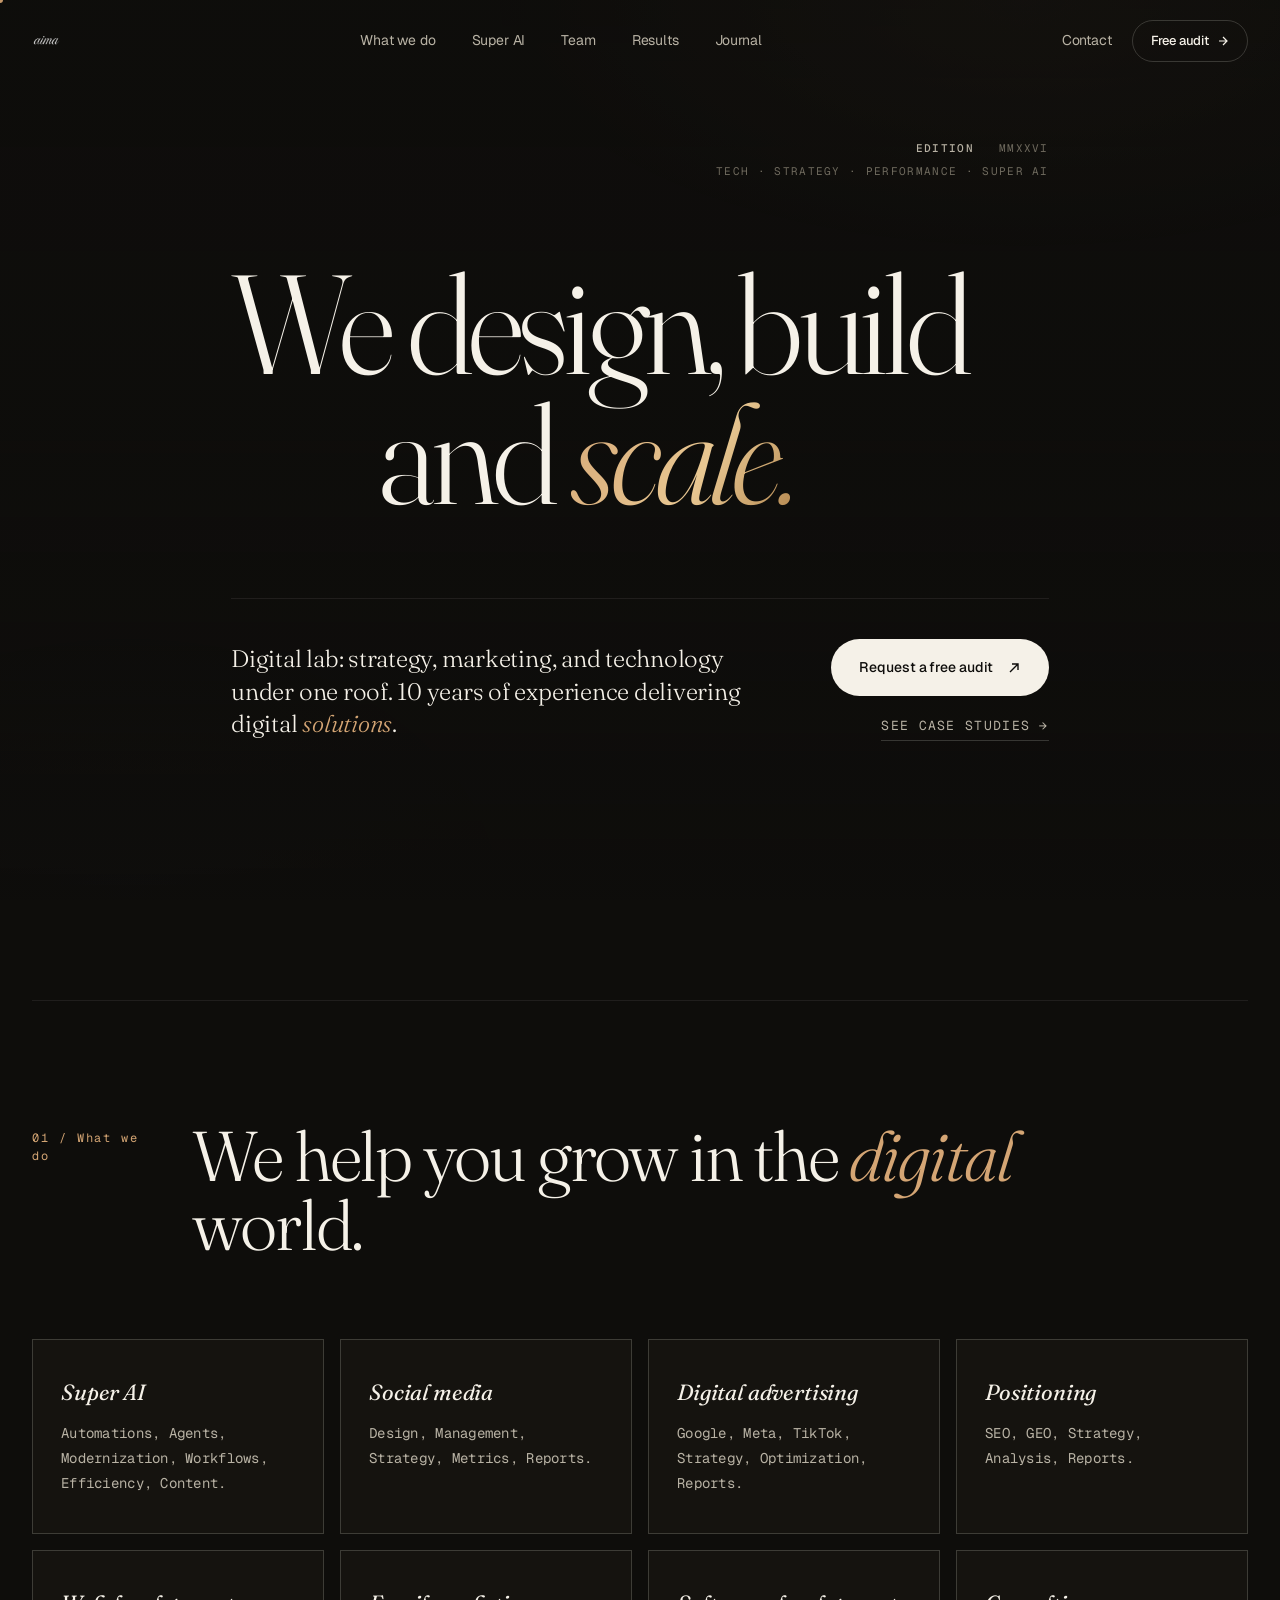
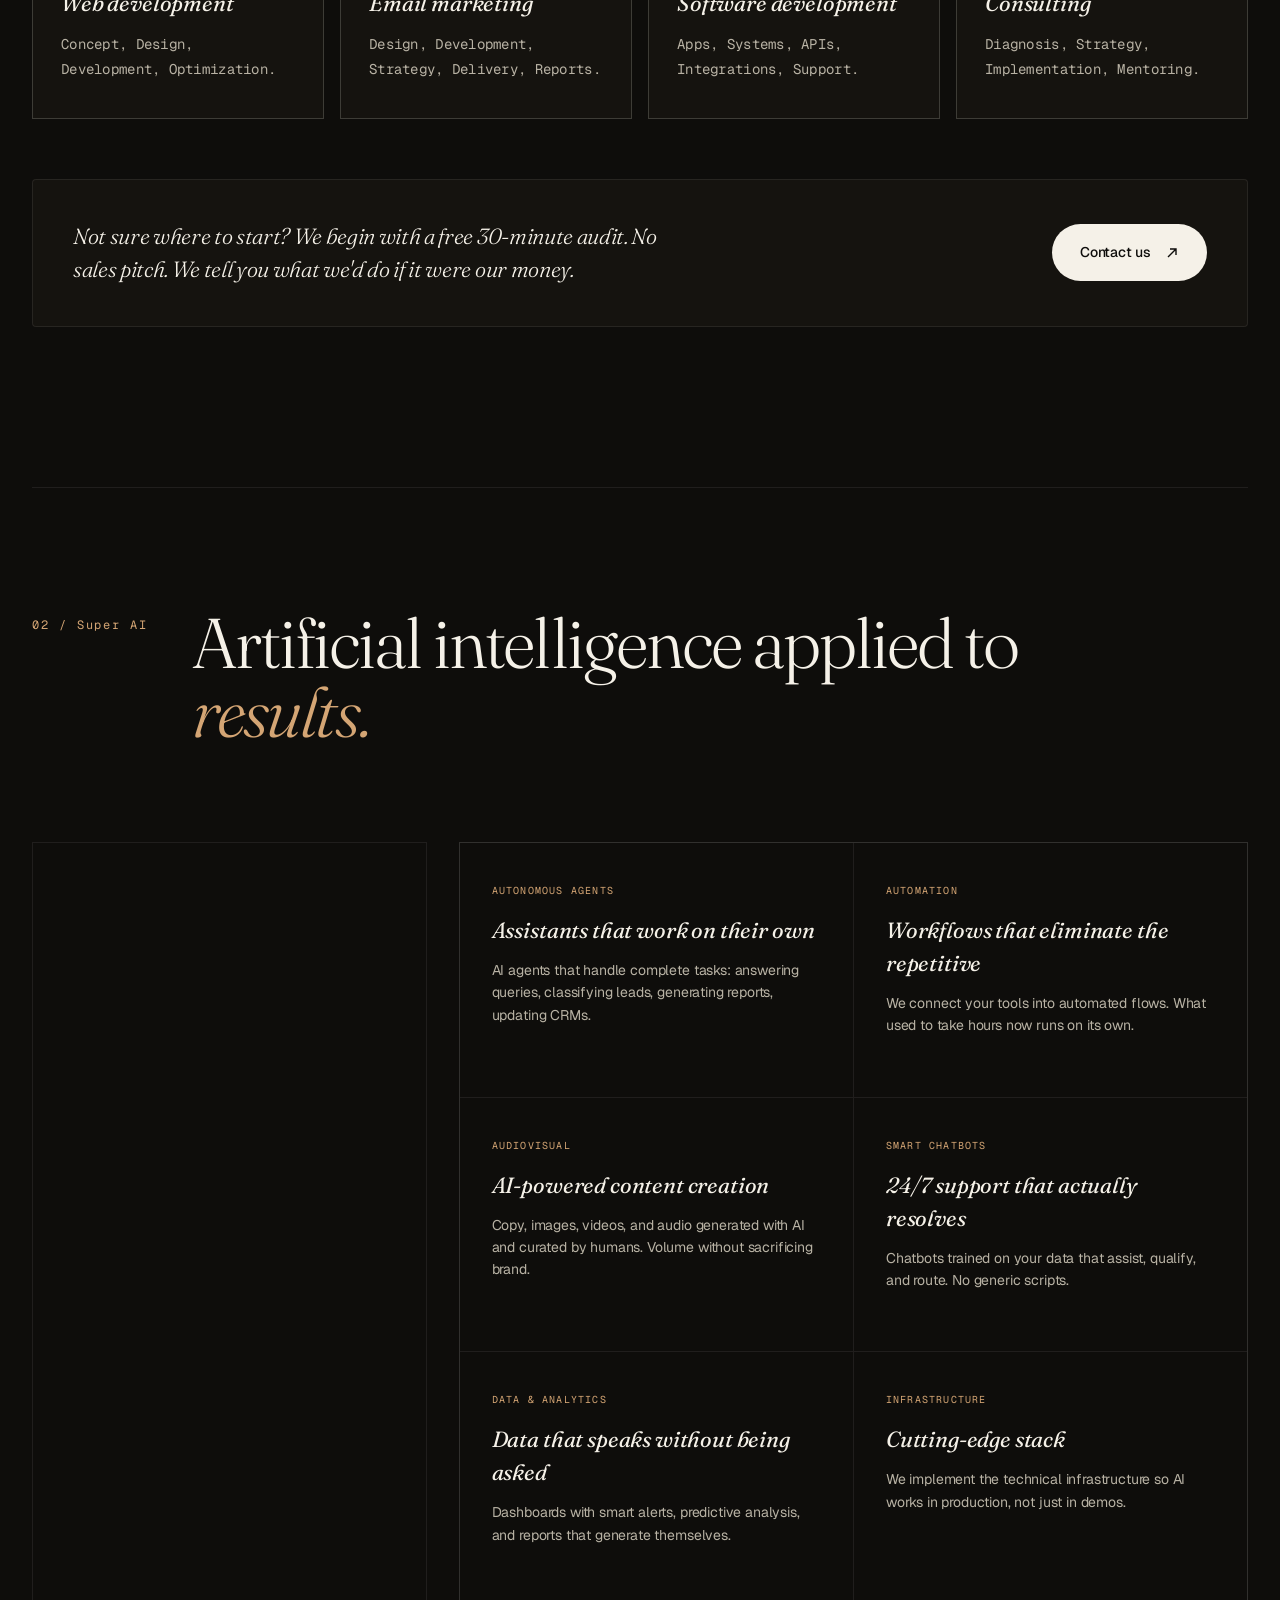
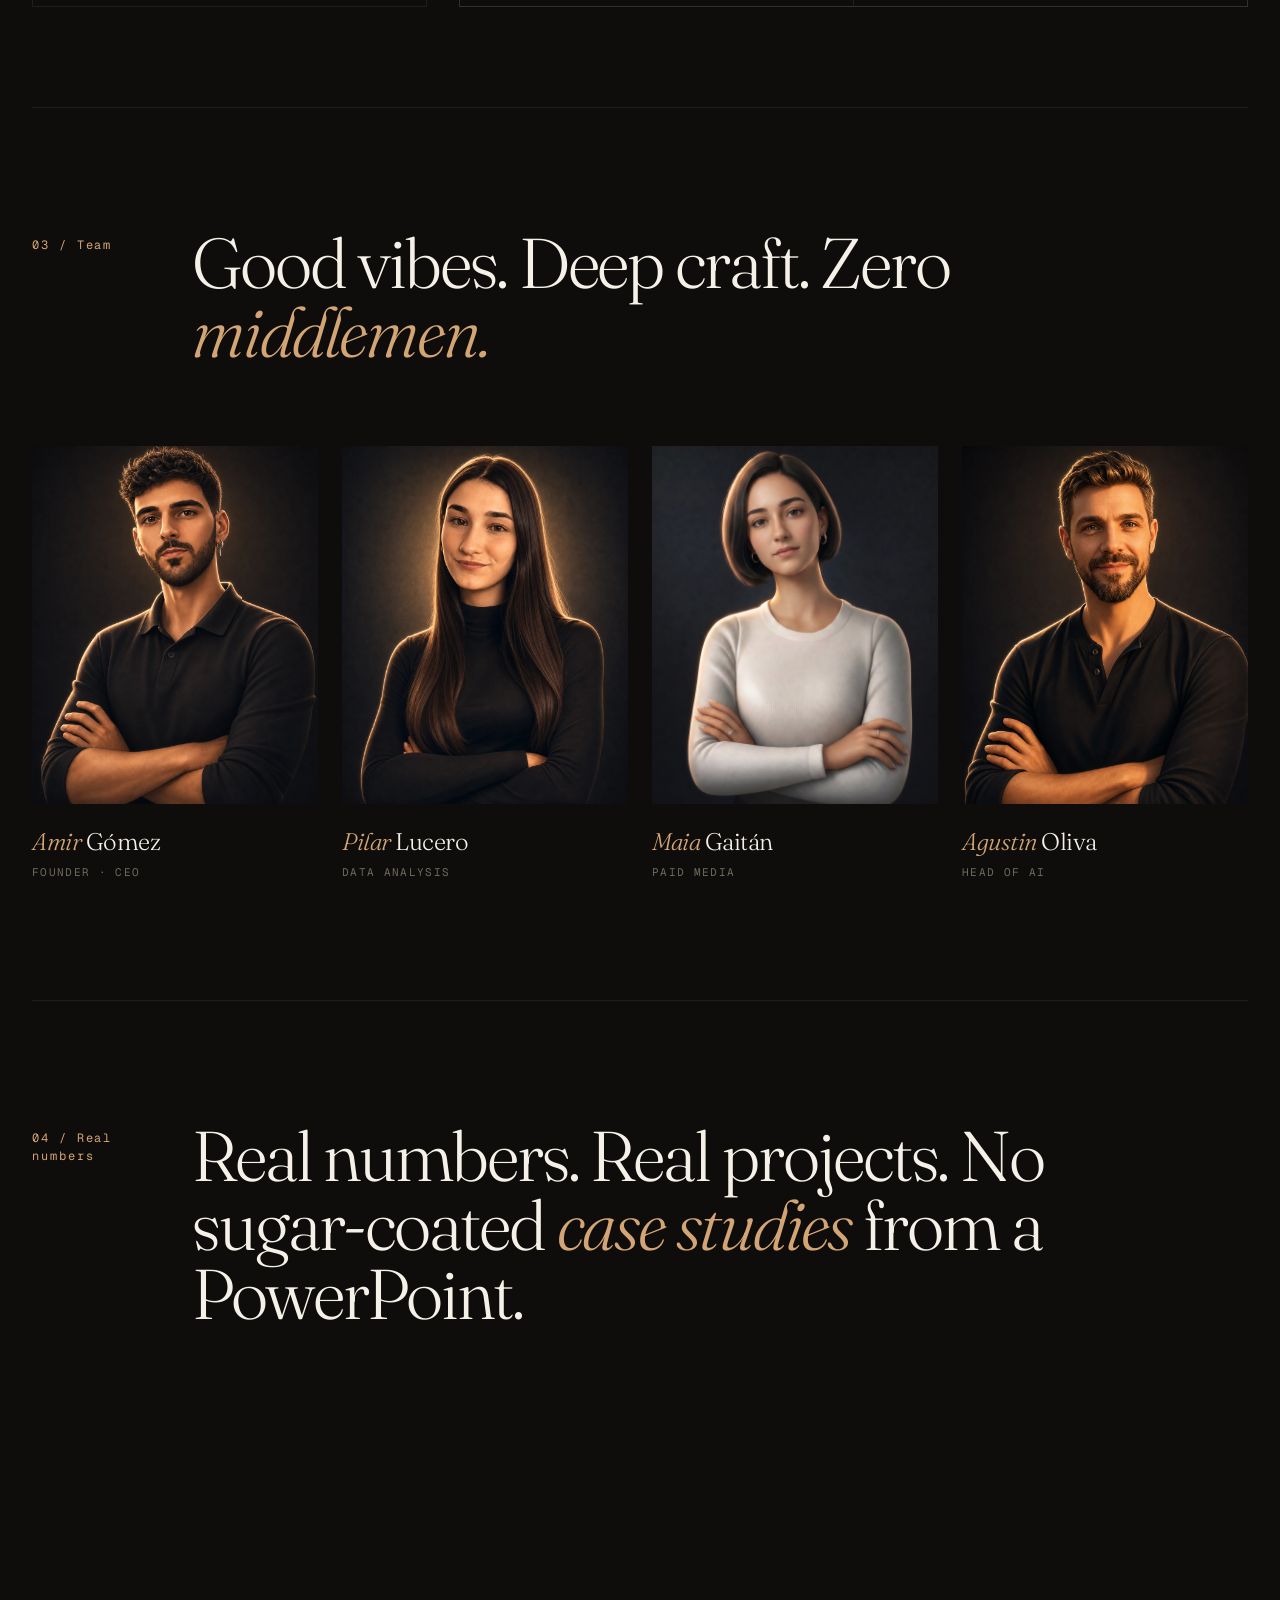
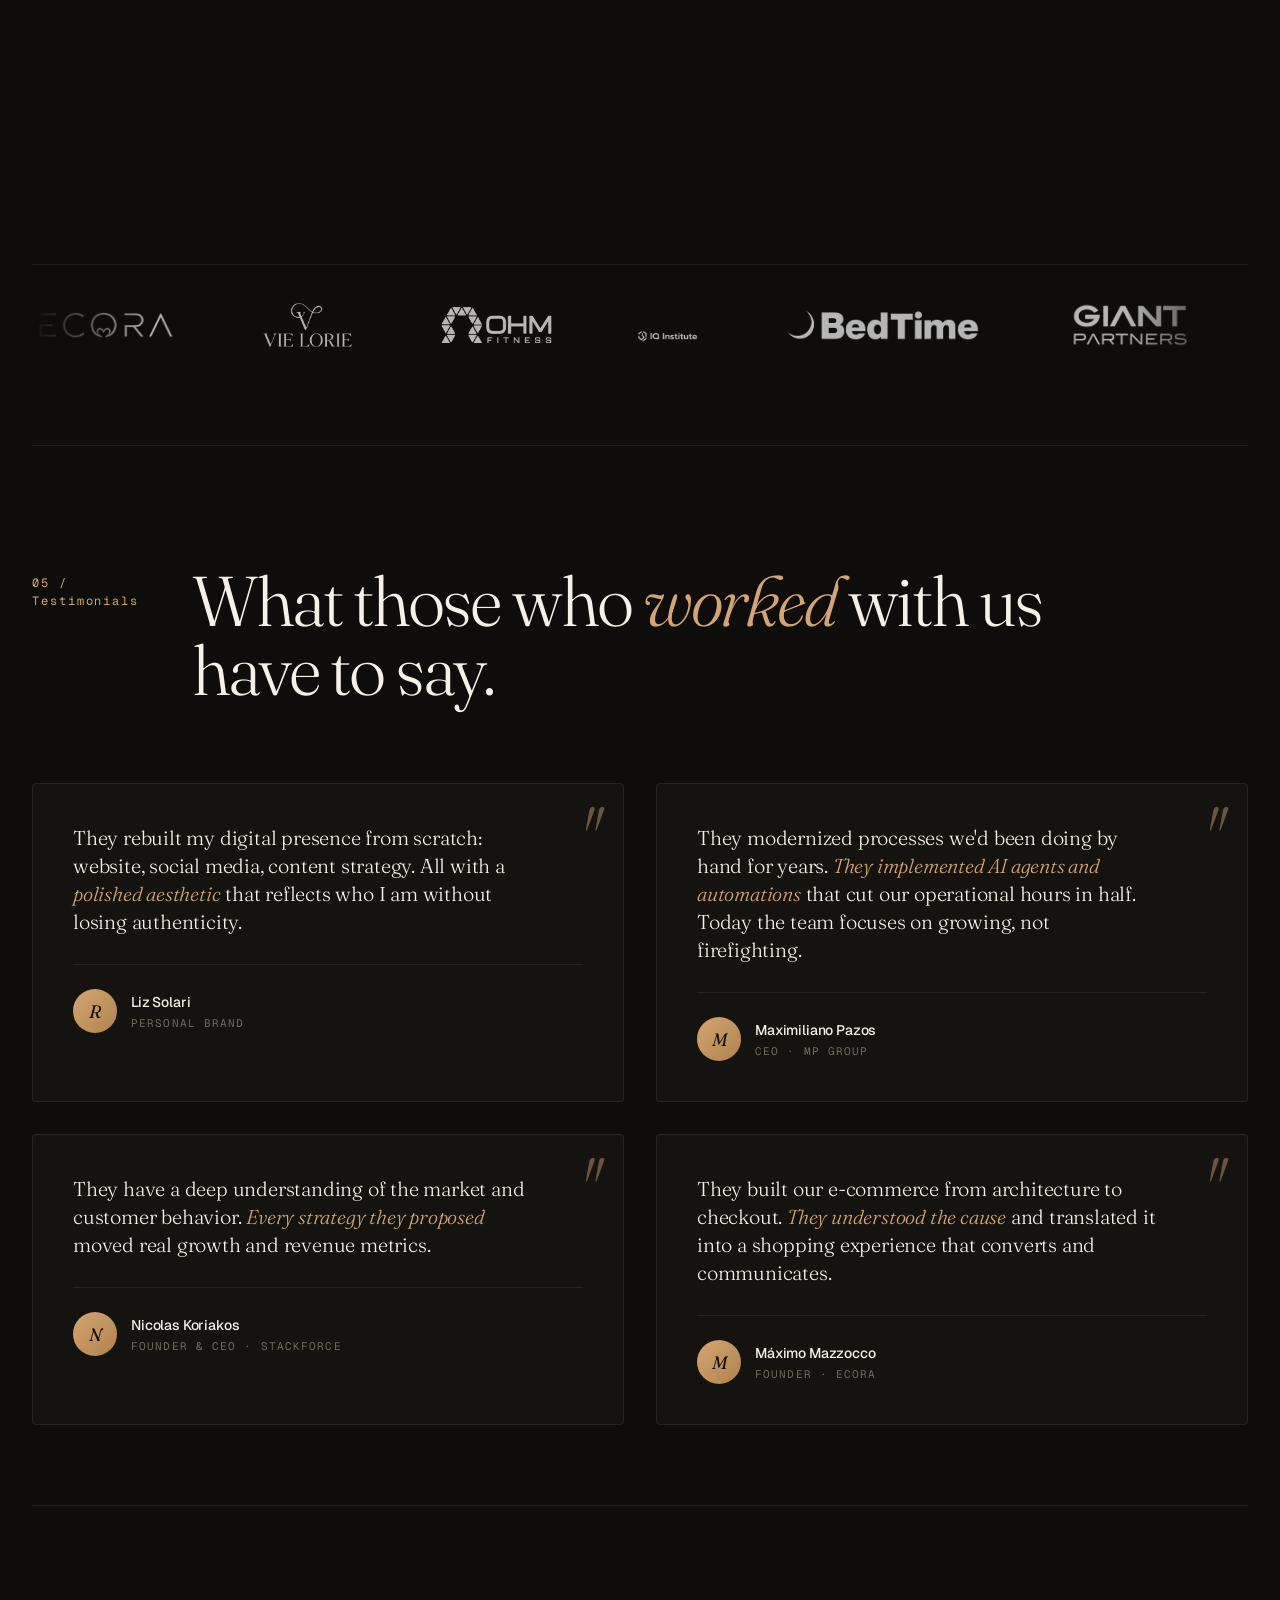
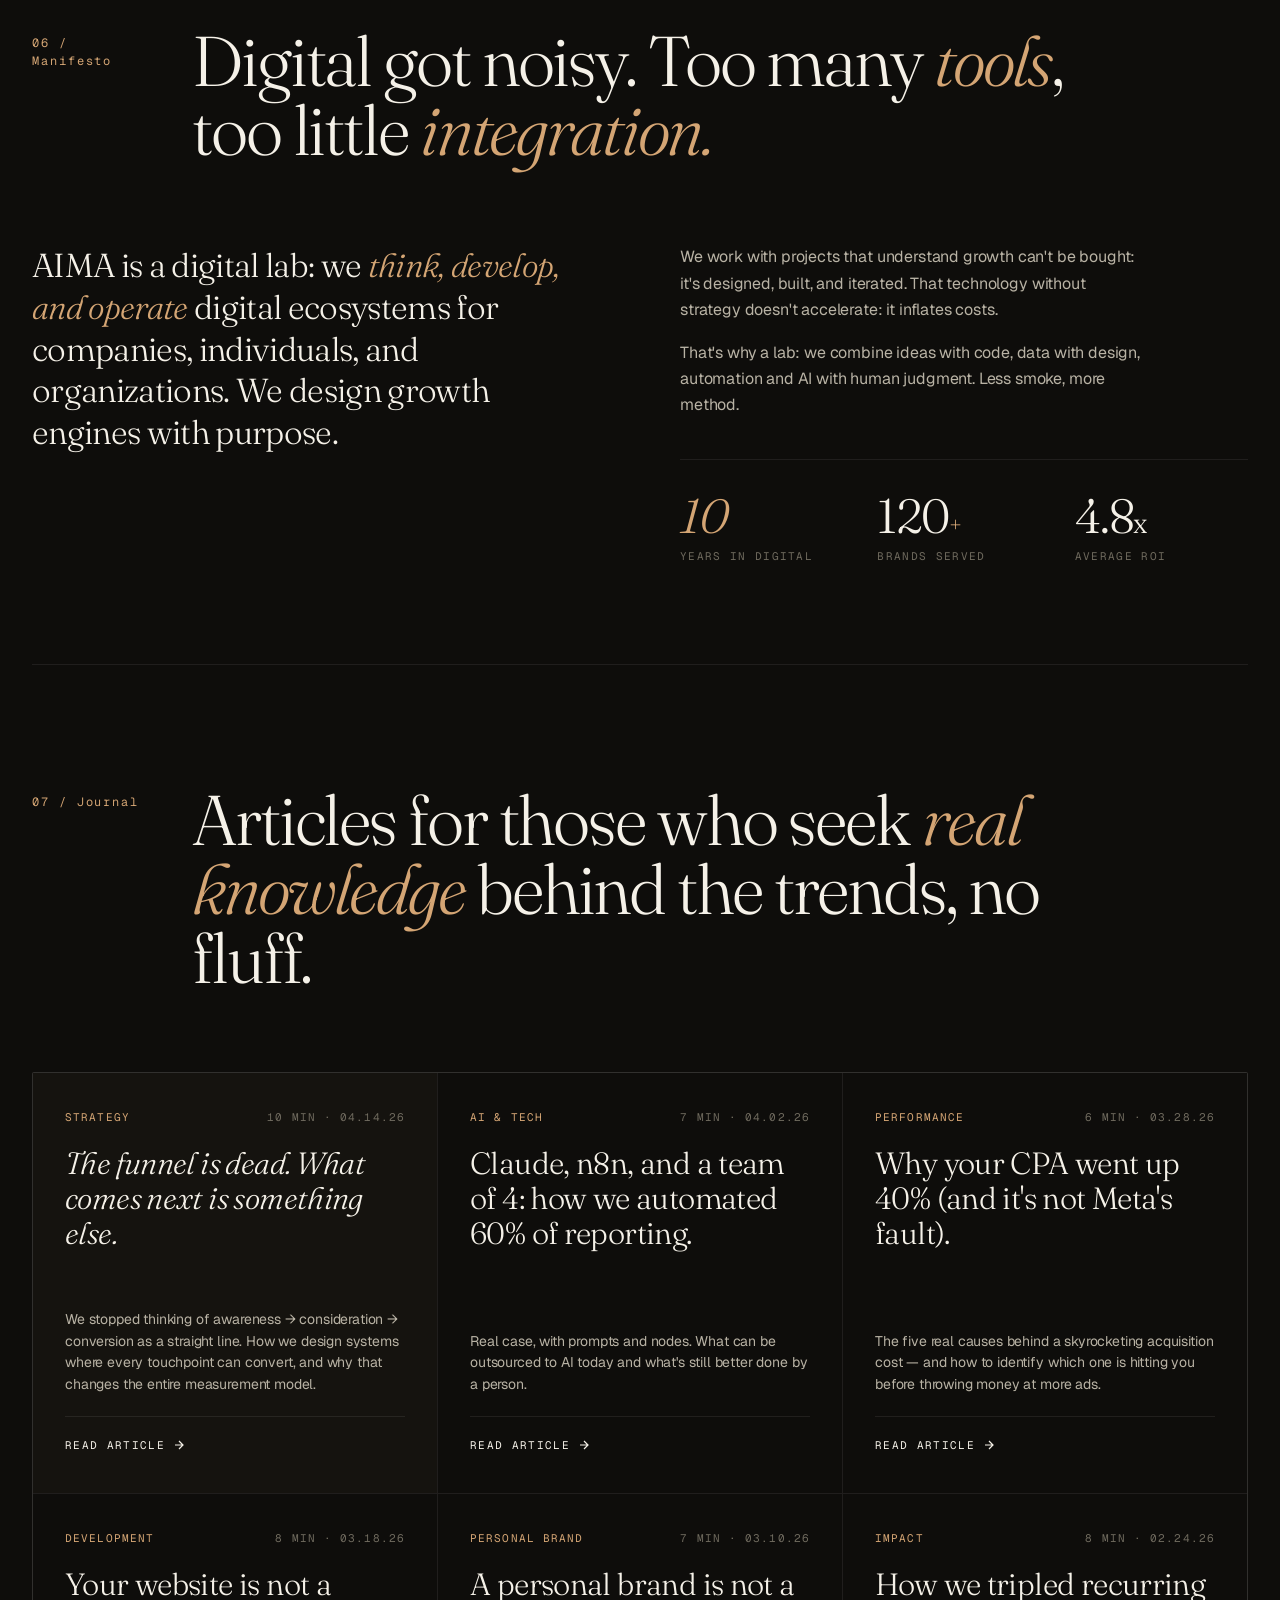
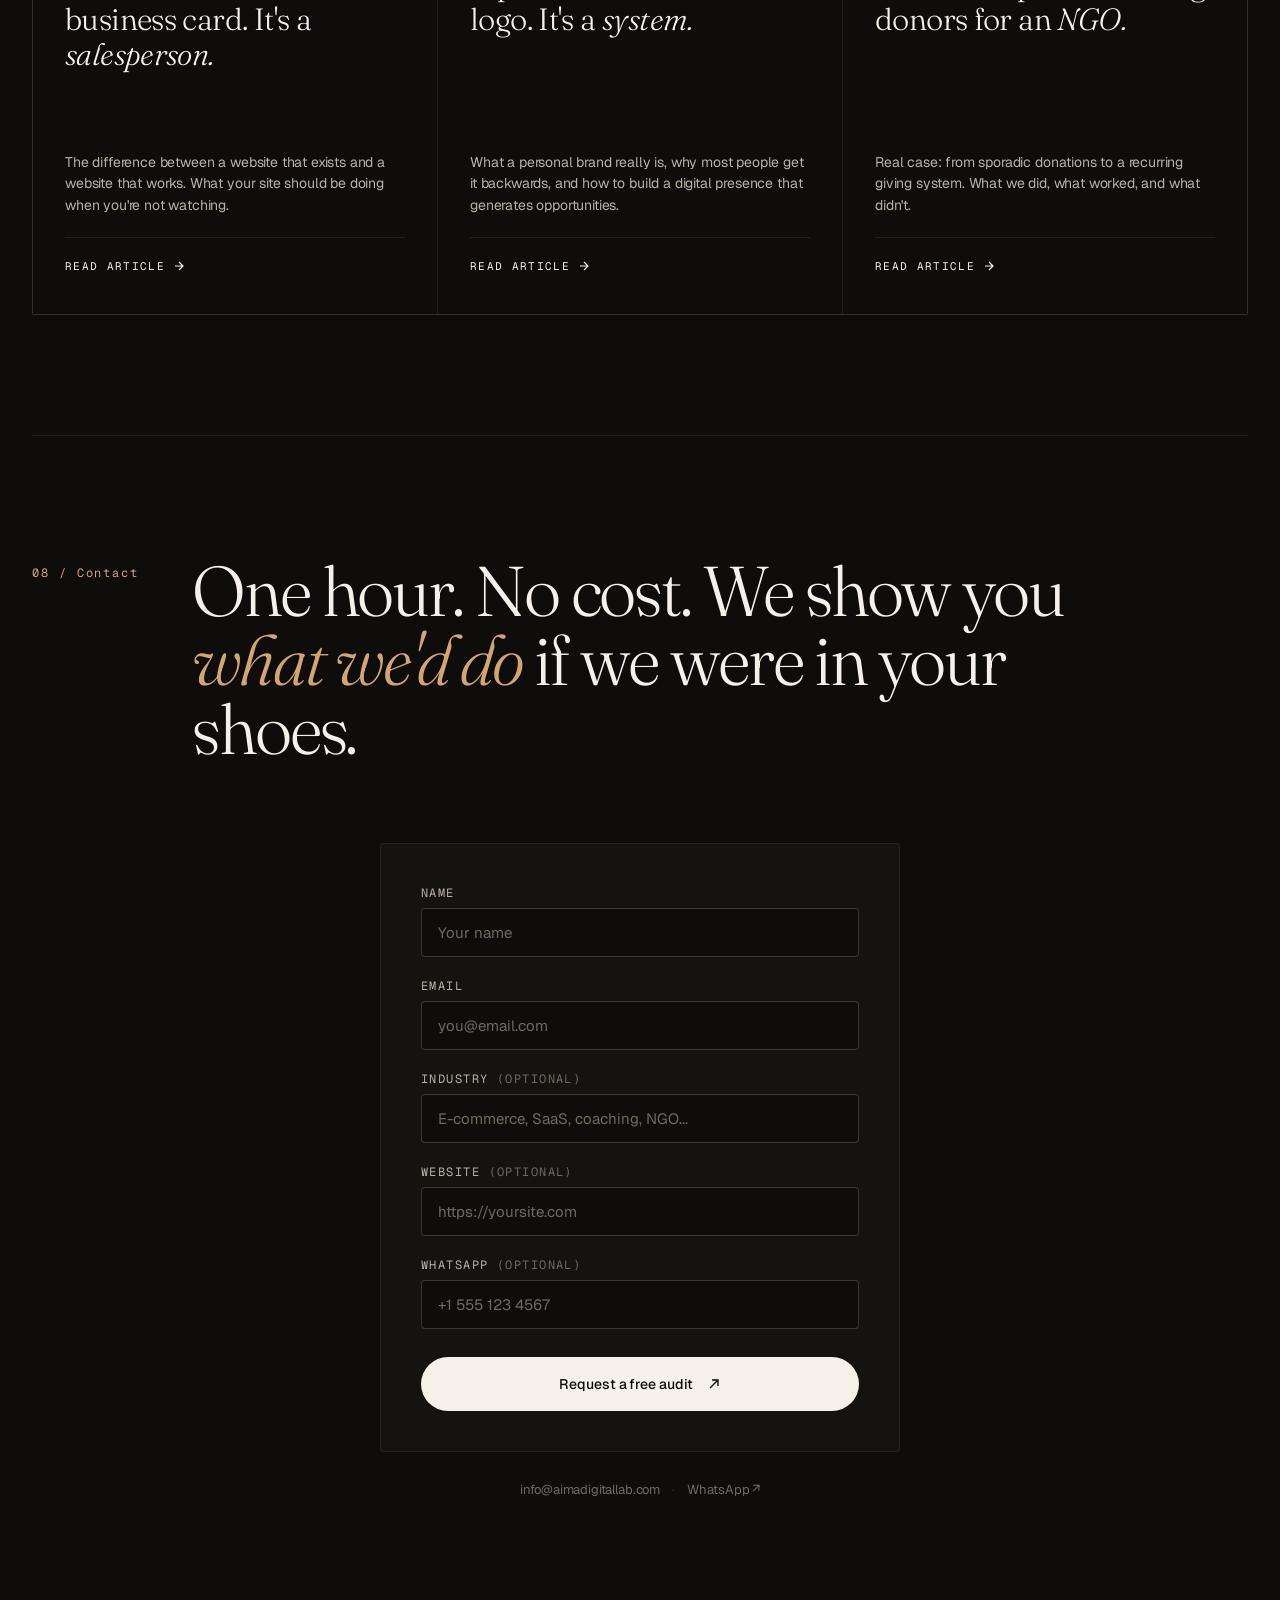
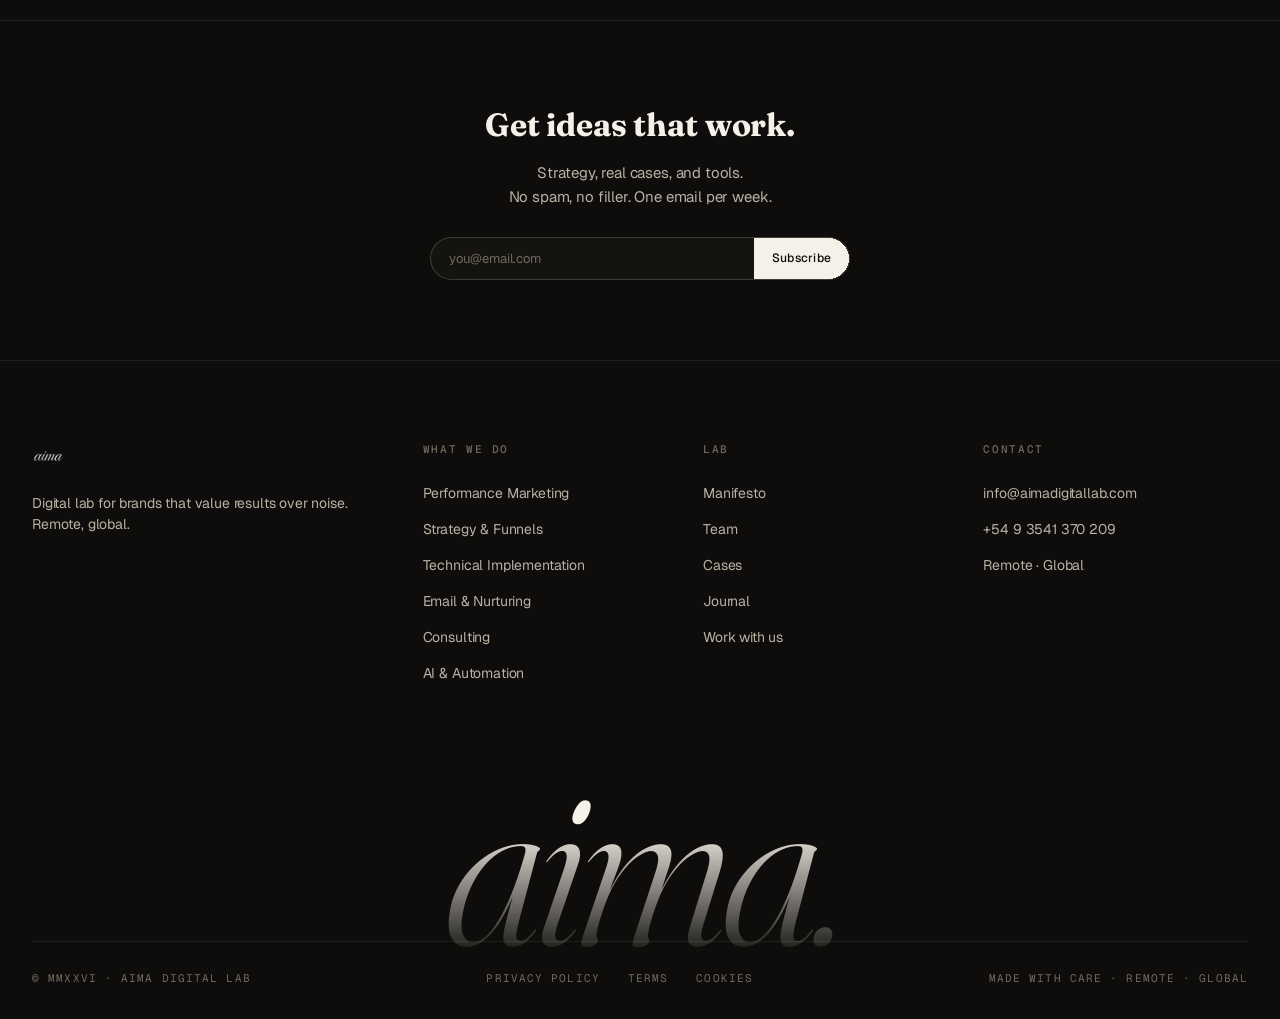
==== commit 8d5a8afc: "content: restaura nombre Liz Solari en testimonios + marca sustentable en caso 03 Co-Authored-By: Cl" ====
--- a/index.html
+++ b/index.html
@@ -310,7 +310,7 @@
         <div class="caso-num"><em>+210</em><span class="unit">%</span></div>
         <div class="caso-metric">Ventas online en 6 meses</div>
         <div class="caso-desc">
-          Desarrollo de e-commerce para <strong>Ecora</strong>. Arquitectura completa, checkout optimizado e integración de pagos.
+          Desarrollo de e-commerce para una <strong>marca sustentable</strong>. Arquitectura completa, checkout optimizado e integración de pagos.
         </div>
       </div>
 
@@ -363,8 +363,8 @@
         <div class="testimonio-meta">
           <div class="testimonio-avatar">L</div>
           <div>
-            <div class="testimonio-name">Reconocida celebridad</div>
-            <div class="testimonio-role">Marca personal</div>
+            <div class="testimonio-name">Liz Solari</div>
+            <div class="testimonio-role">Actriz · Marca personal</div>
           </div>
         </div>
       </div>
--- a/assets/css/styles.css
+++ b/assets/css/styles.css
@@ -893,7 +893,7 @@
 .logos-bar {
   margin: 40px 0 0;
   border-top: 1px solid var(--line);
-  padding: 36px 0;
+  padding: 36px 0 16px;
   overflow: hidden;
   position: relative;
 }
@@ -909,6 +909,7 @@
 .logos-bar::after { right: 0; background: linear-gradient(-90deg, var(--bg), transparent); }
 .logos-track {
   display: flex;
+  align-items: center;
   gap: 80px;
   animation: marquee 40s linear infinite;
   width: max-content;
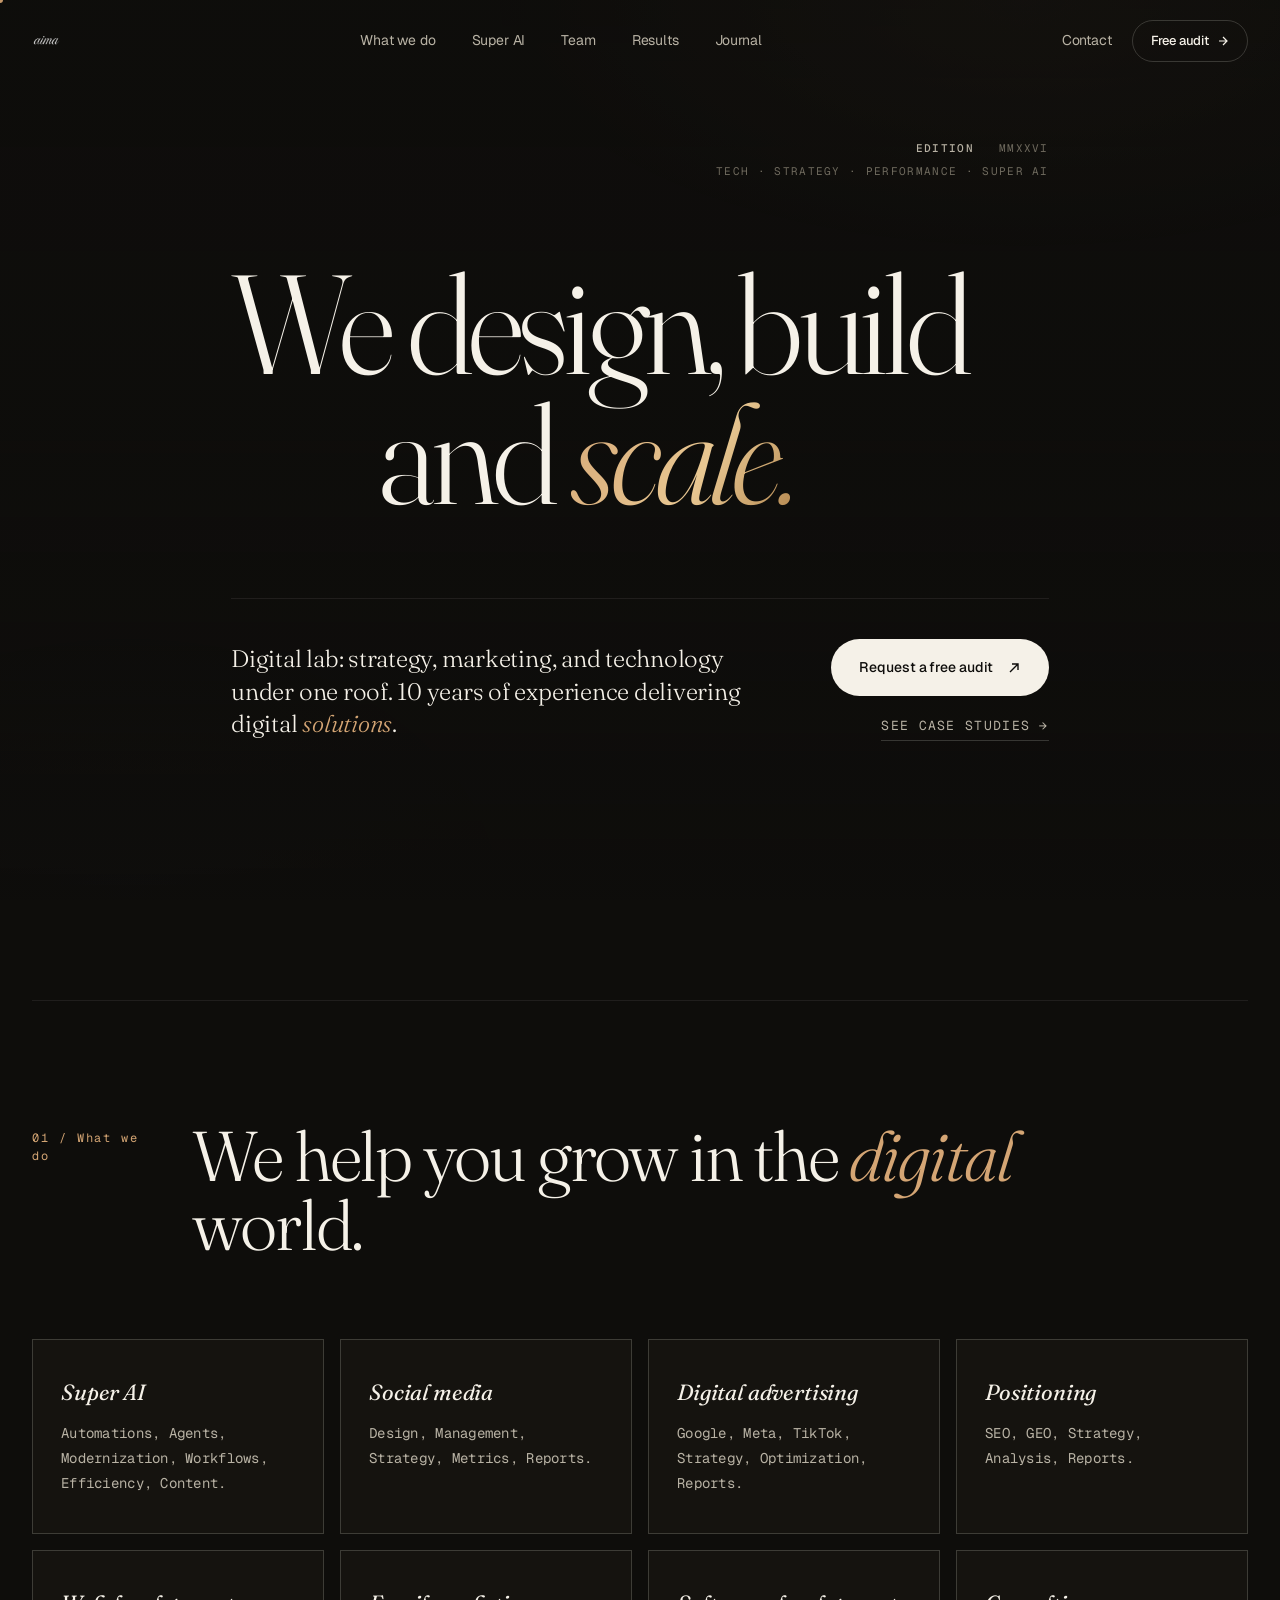
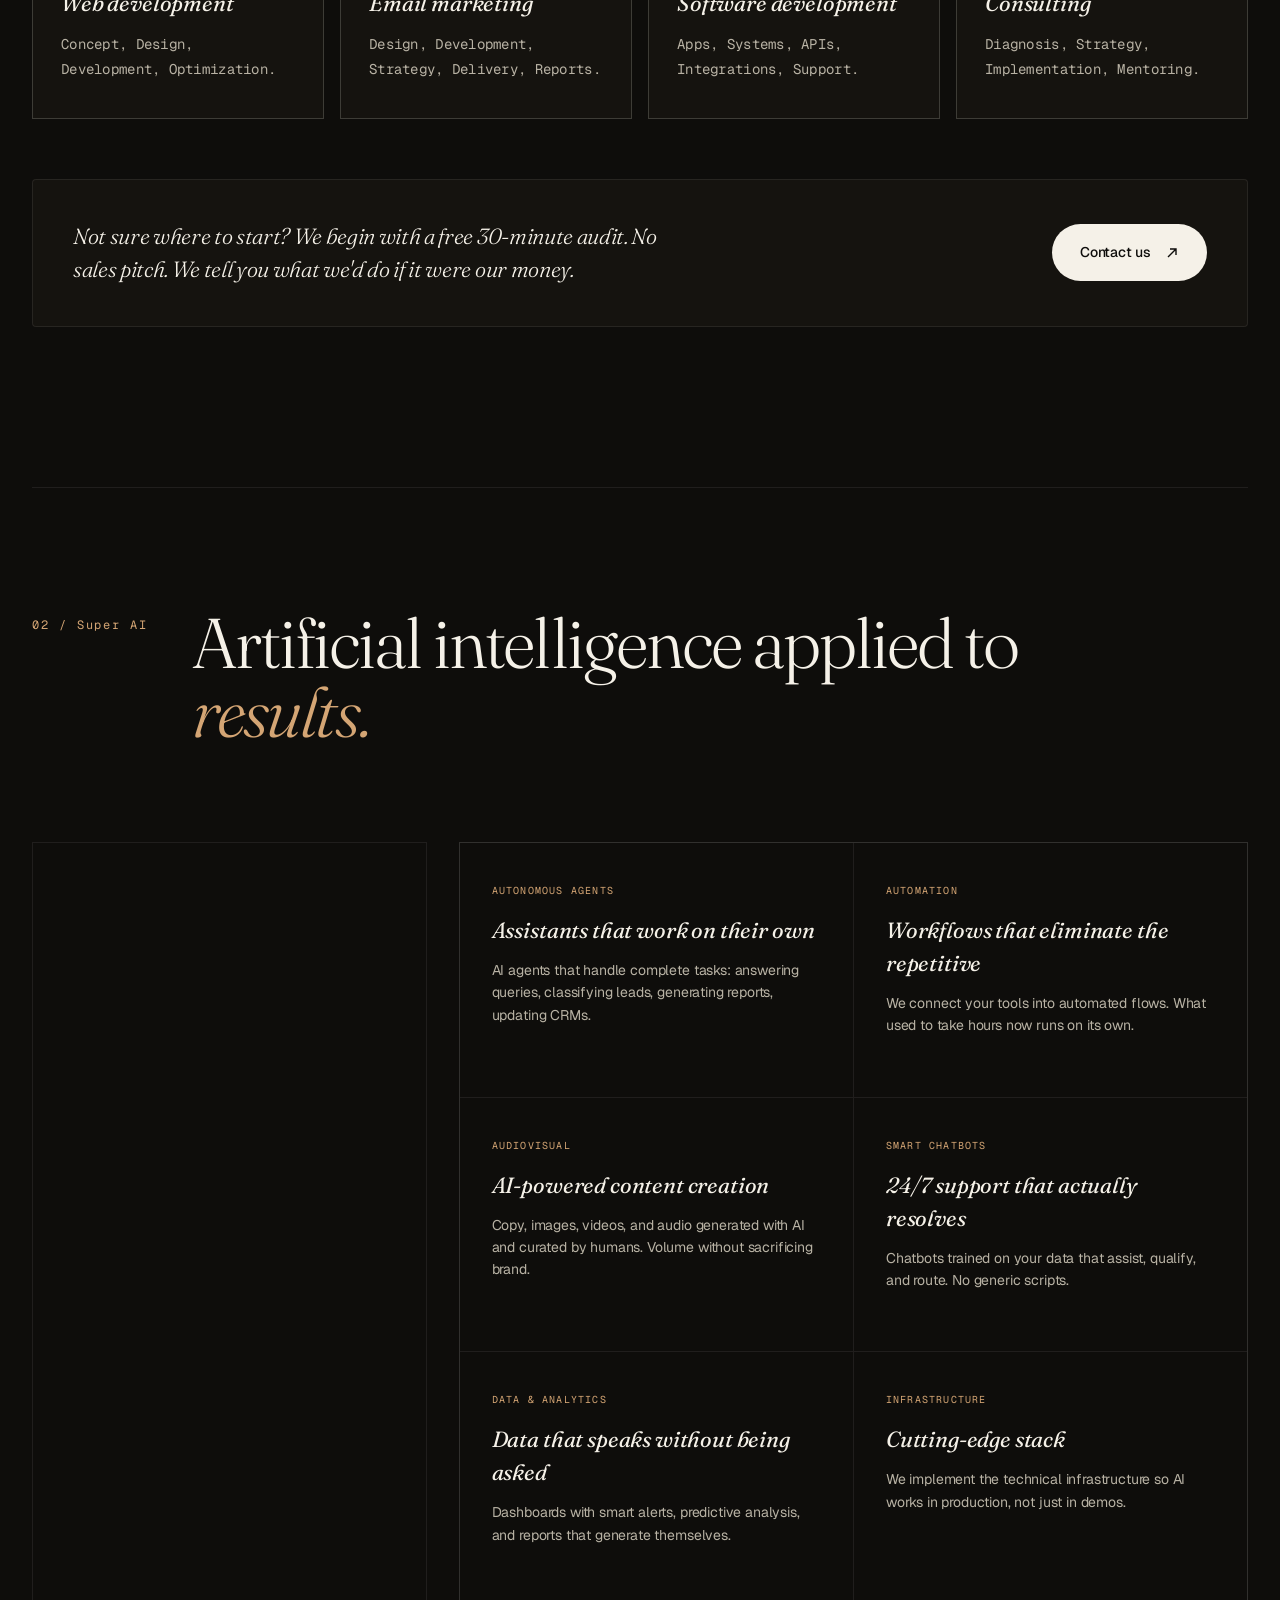
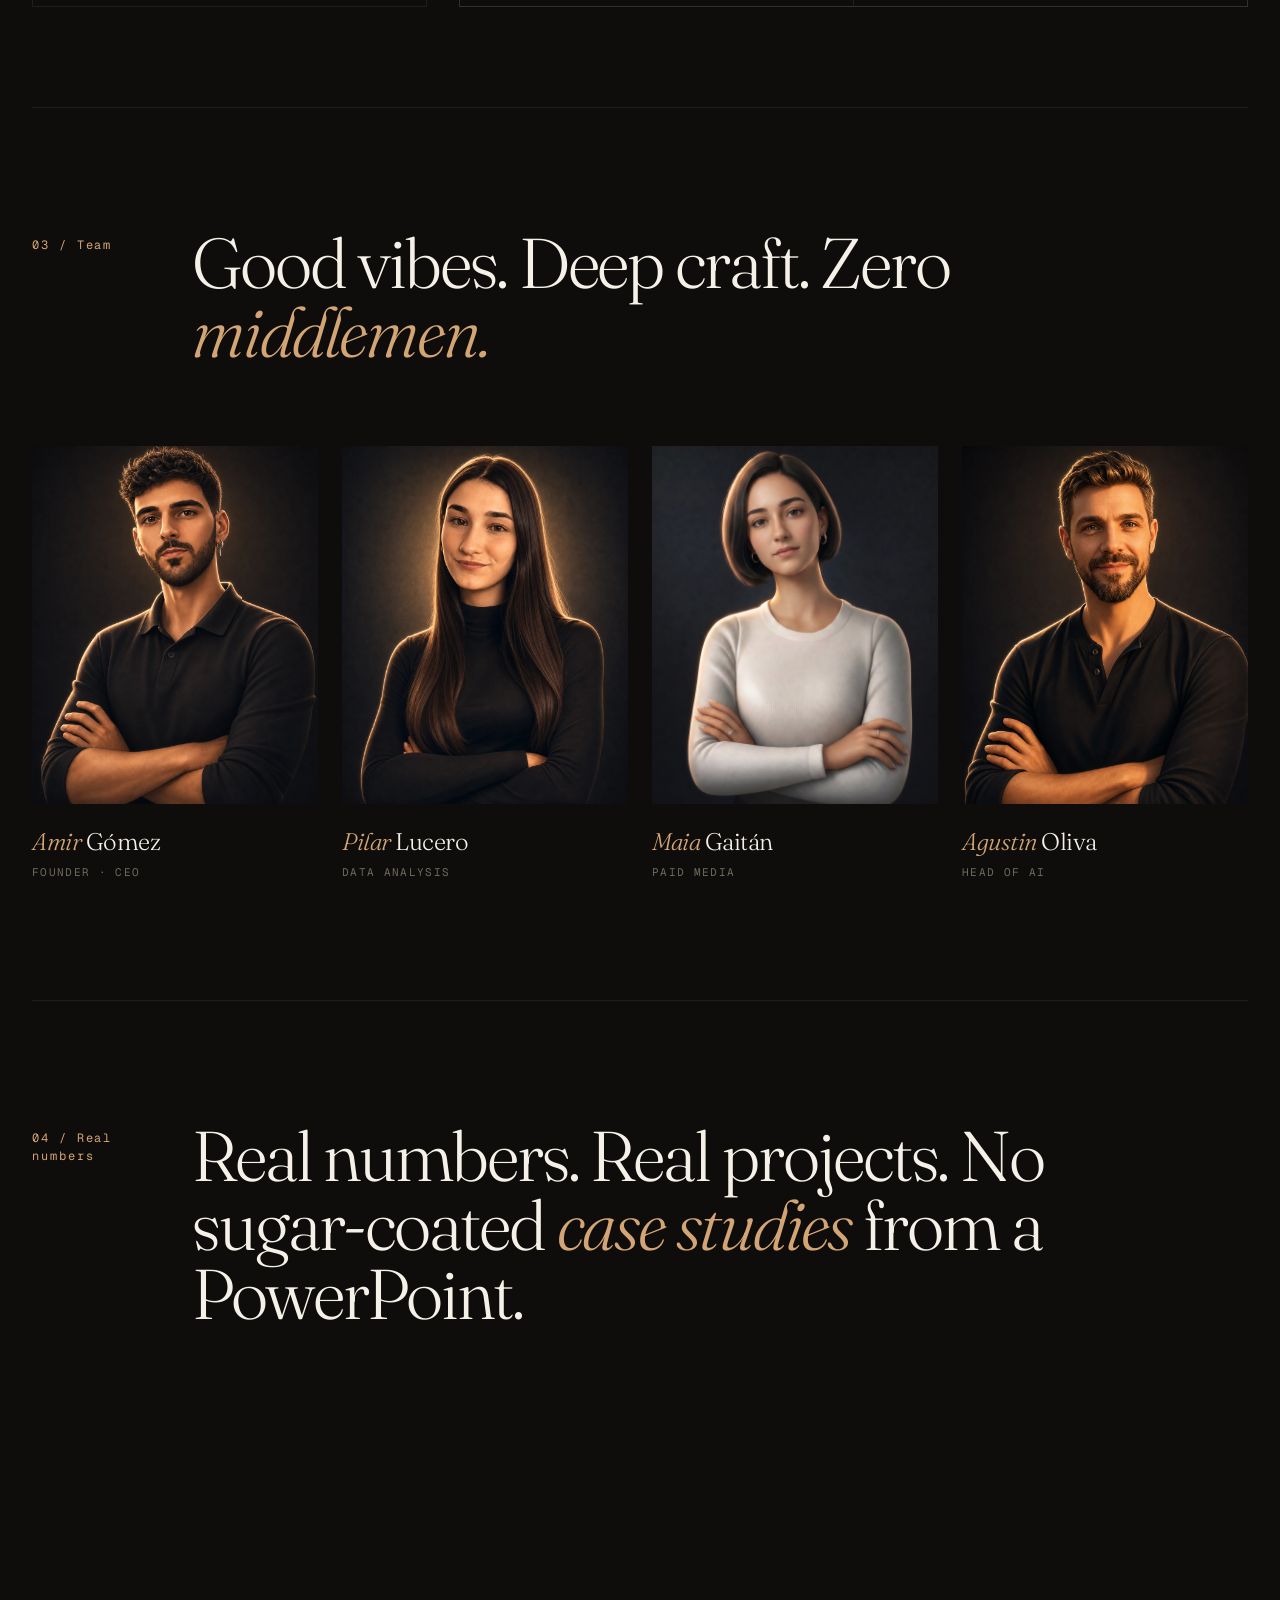
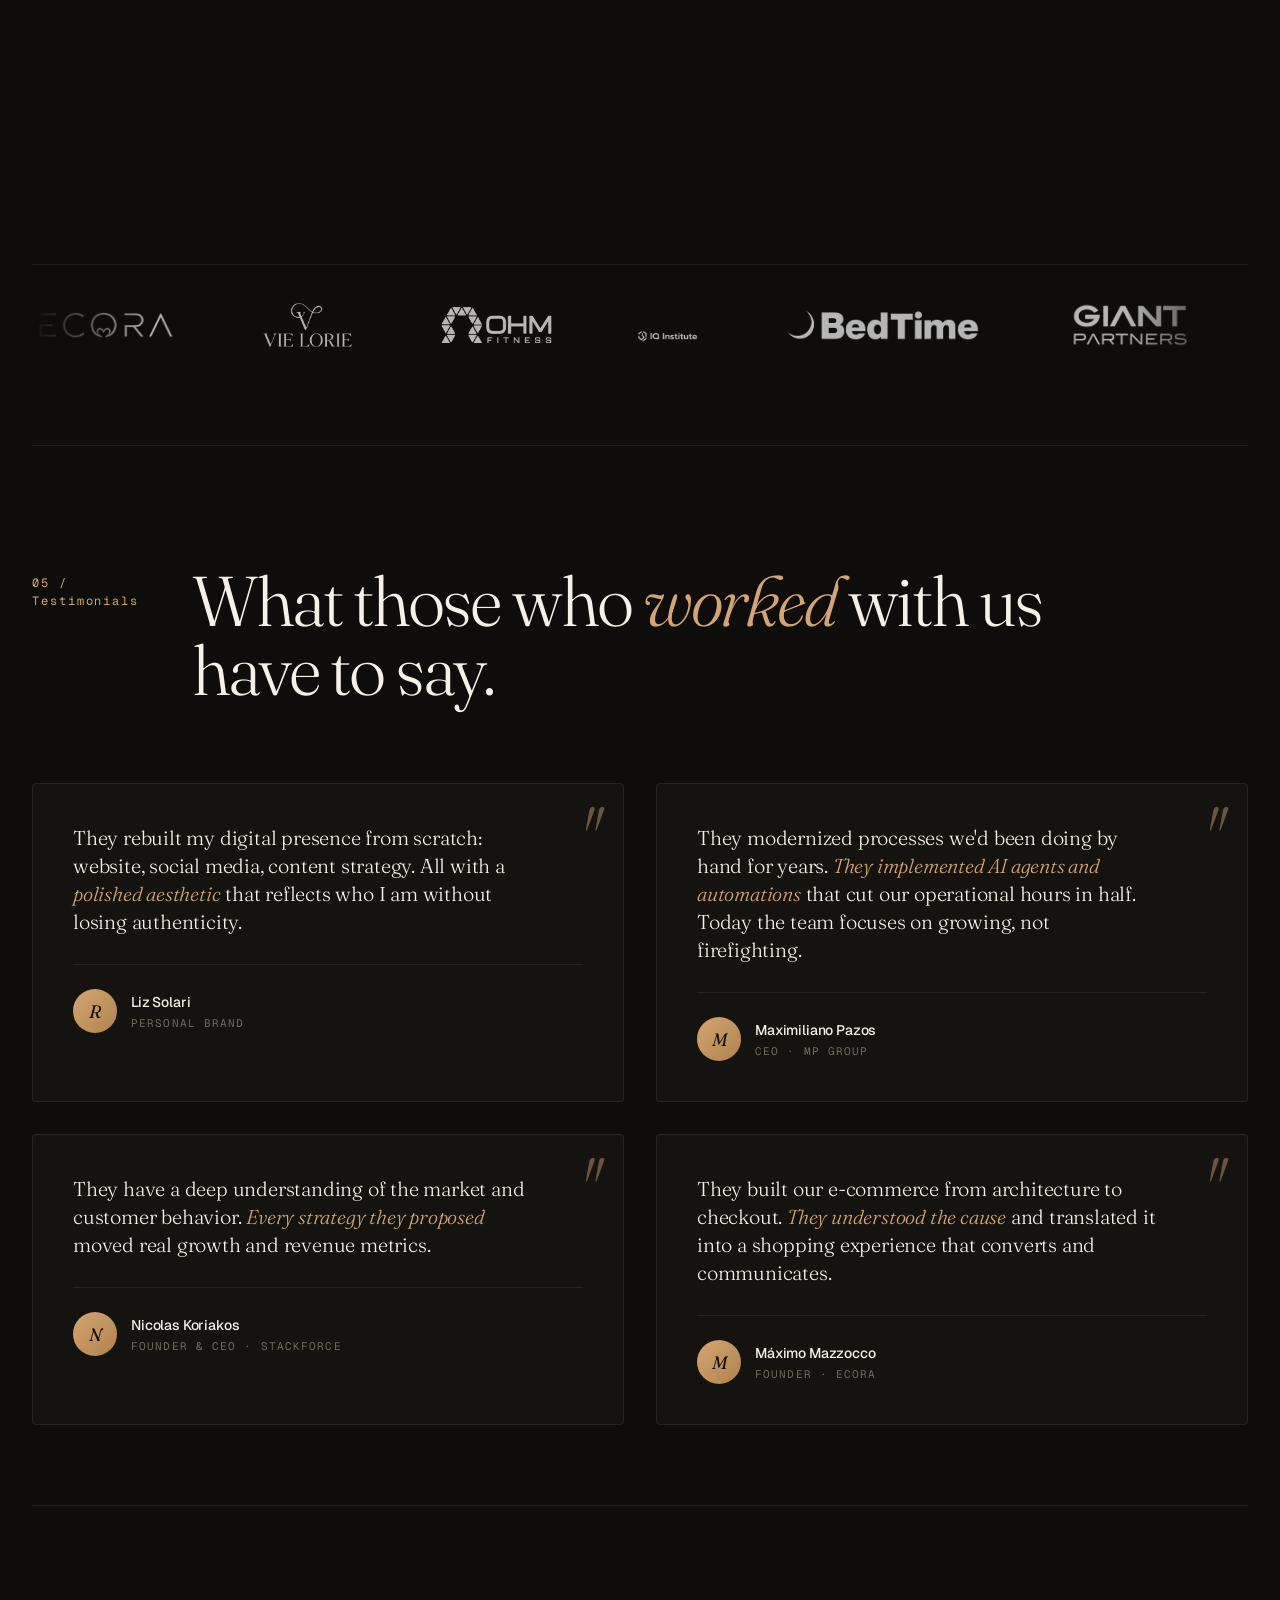
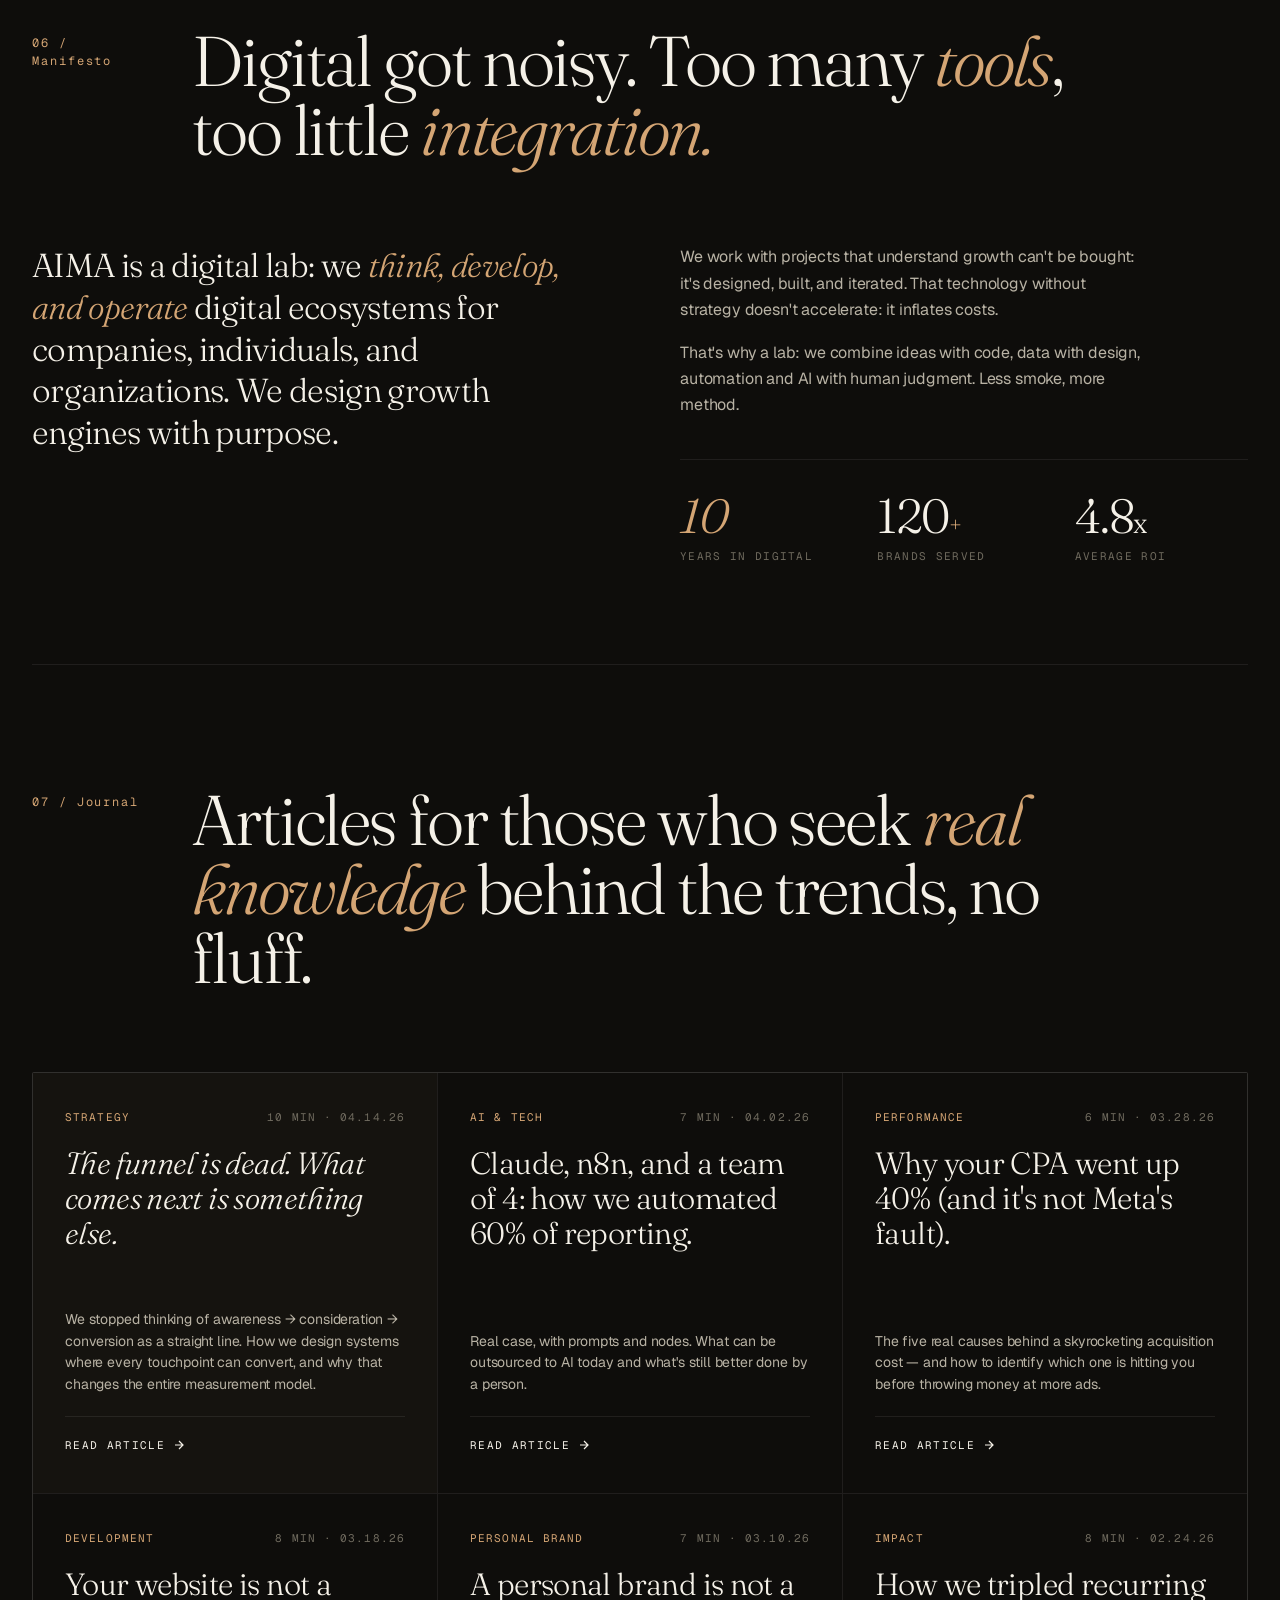
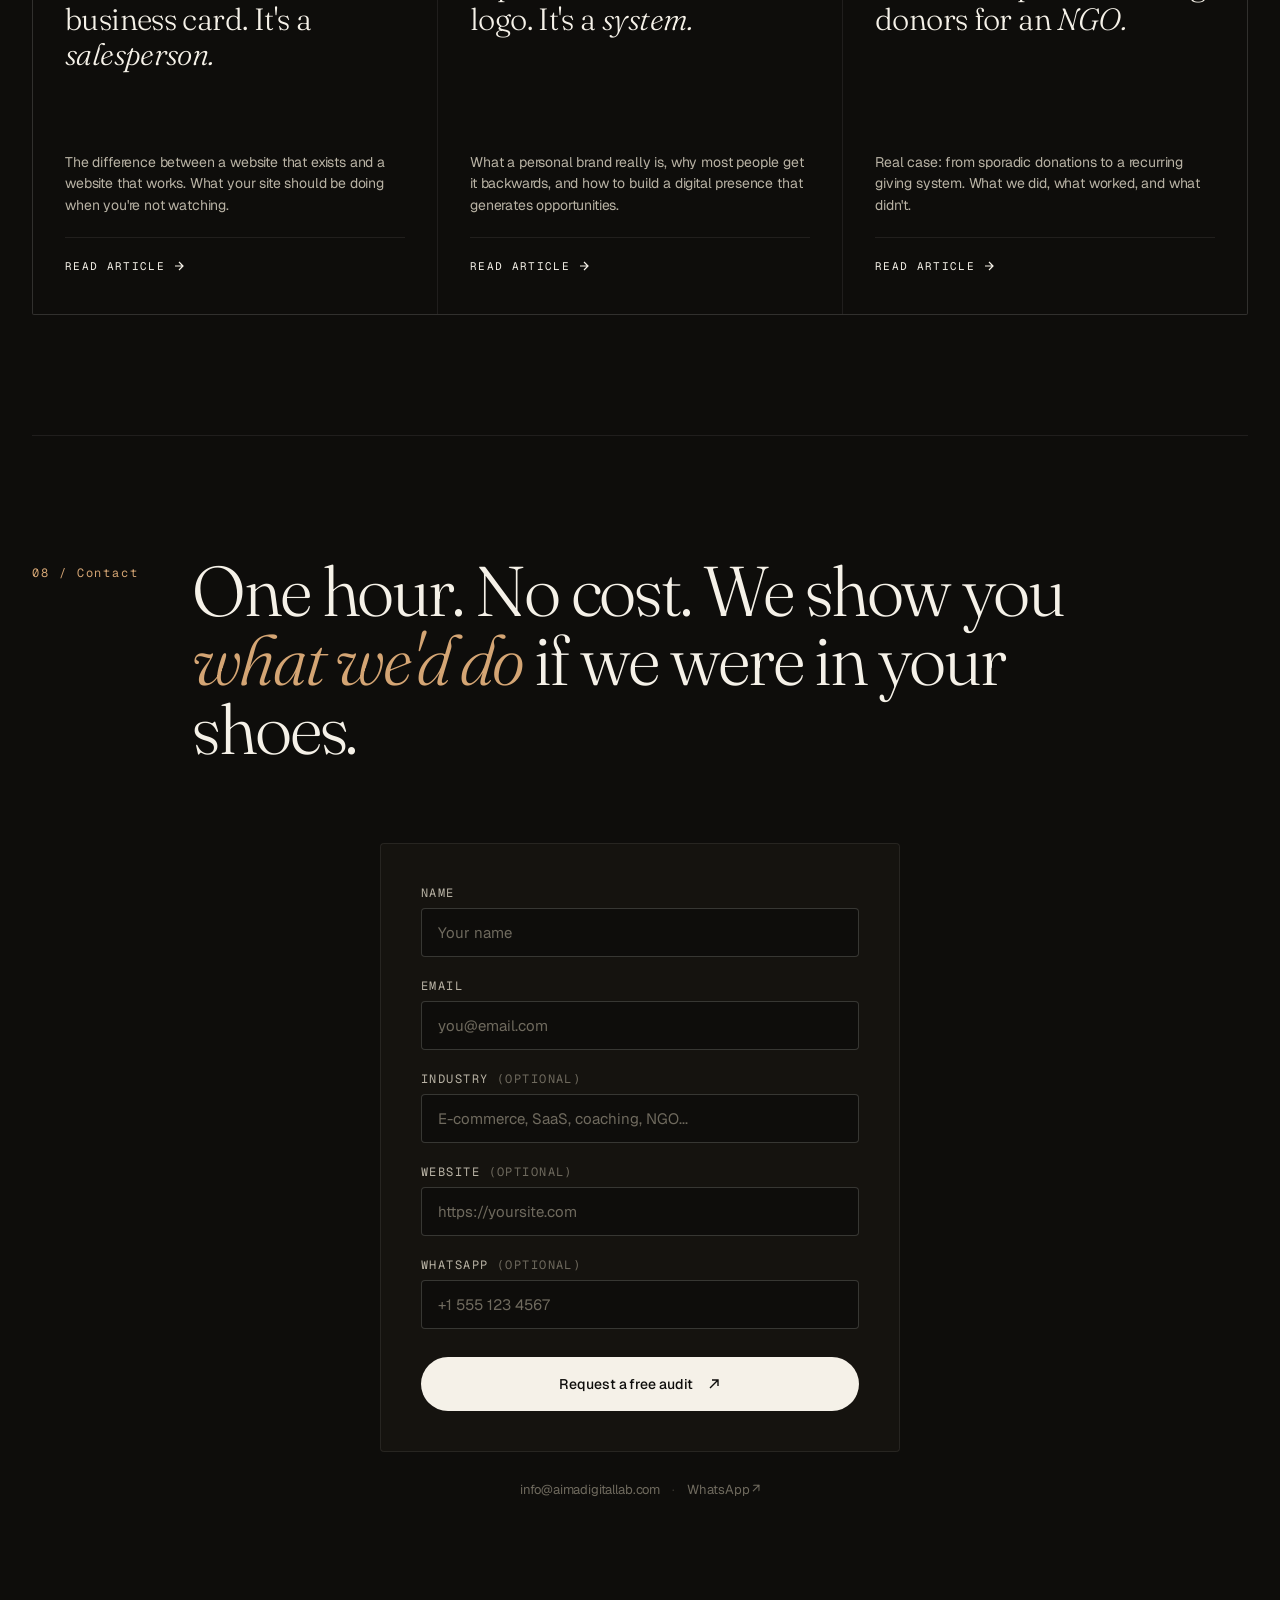
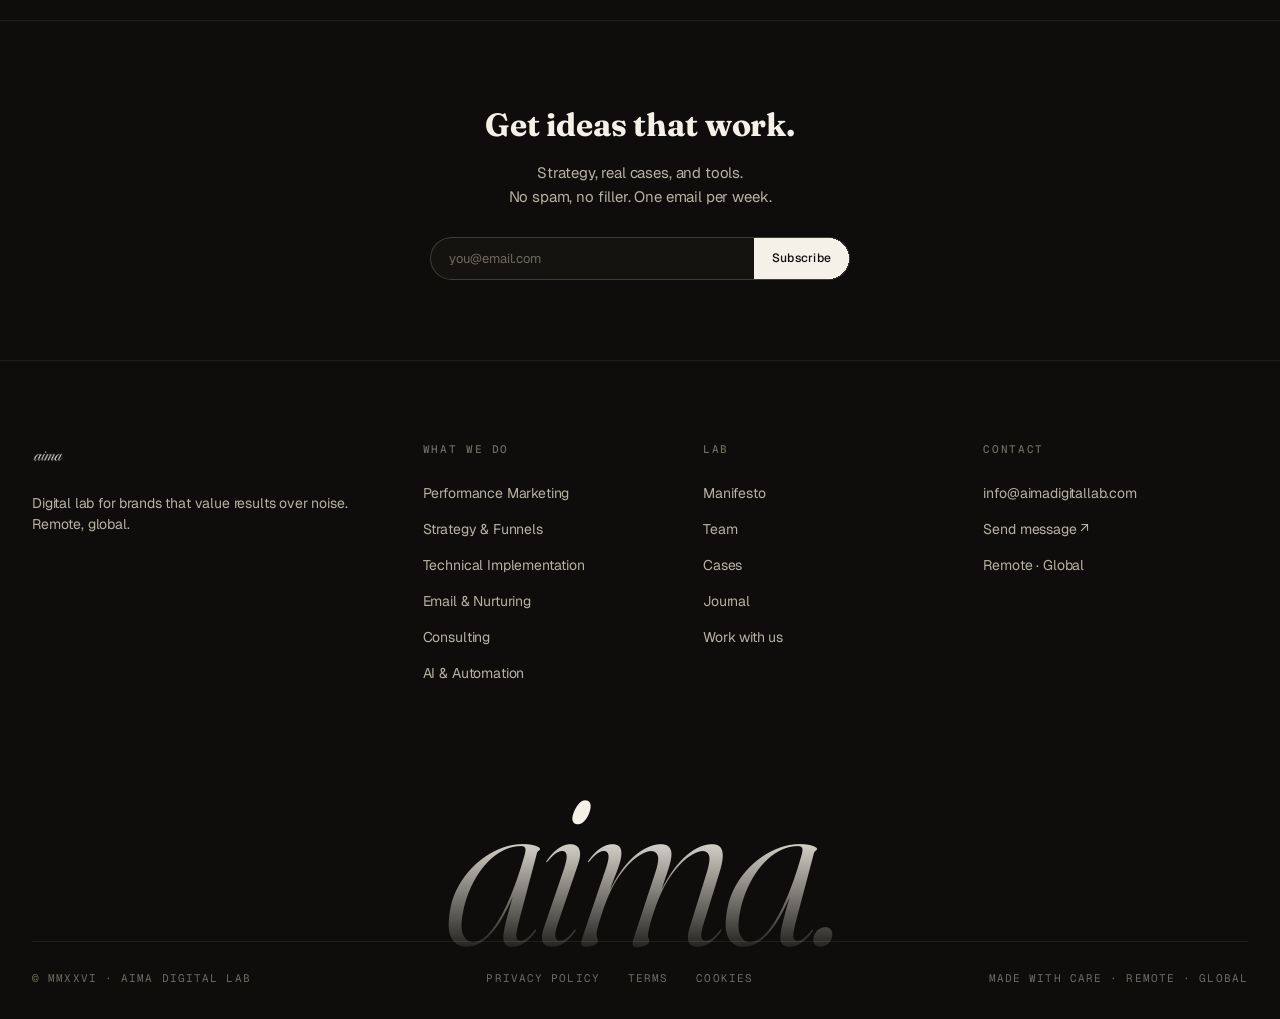
==== commit e669edd6: "content: WhatsApp footer dice 'Enviar mensaje' en lugar del número Co-Authored-By: Claude Opus 4.6 (" ====
--- a/index.html
+++ b/index.html
@@ -656,7 +656,7 @@
         <h5>Contacto</h5>
         <ul>
           <li><a href="mailto:info@aimadigitallab.com">info@aimadigitallab.com</a></li>
-          <li><a href="https://wa.me/5493541370209">+54 9 3541 370 209</a></li>
+          <li><a href="https://wa.me/5493541370209" target="_blank">Enviar mensaje ↗</a></li>
           <li><a href="#">Remoto · Global</a></li>
         </ul>
       </div>
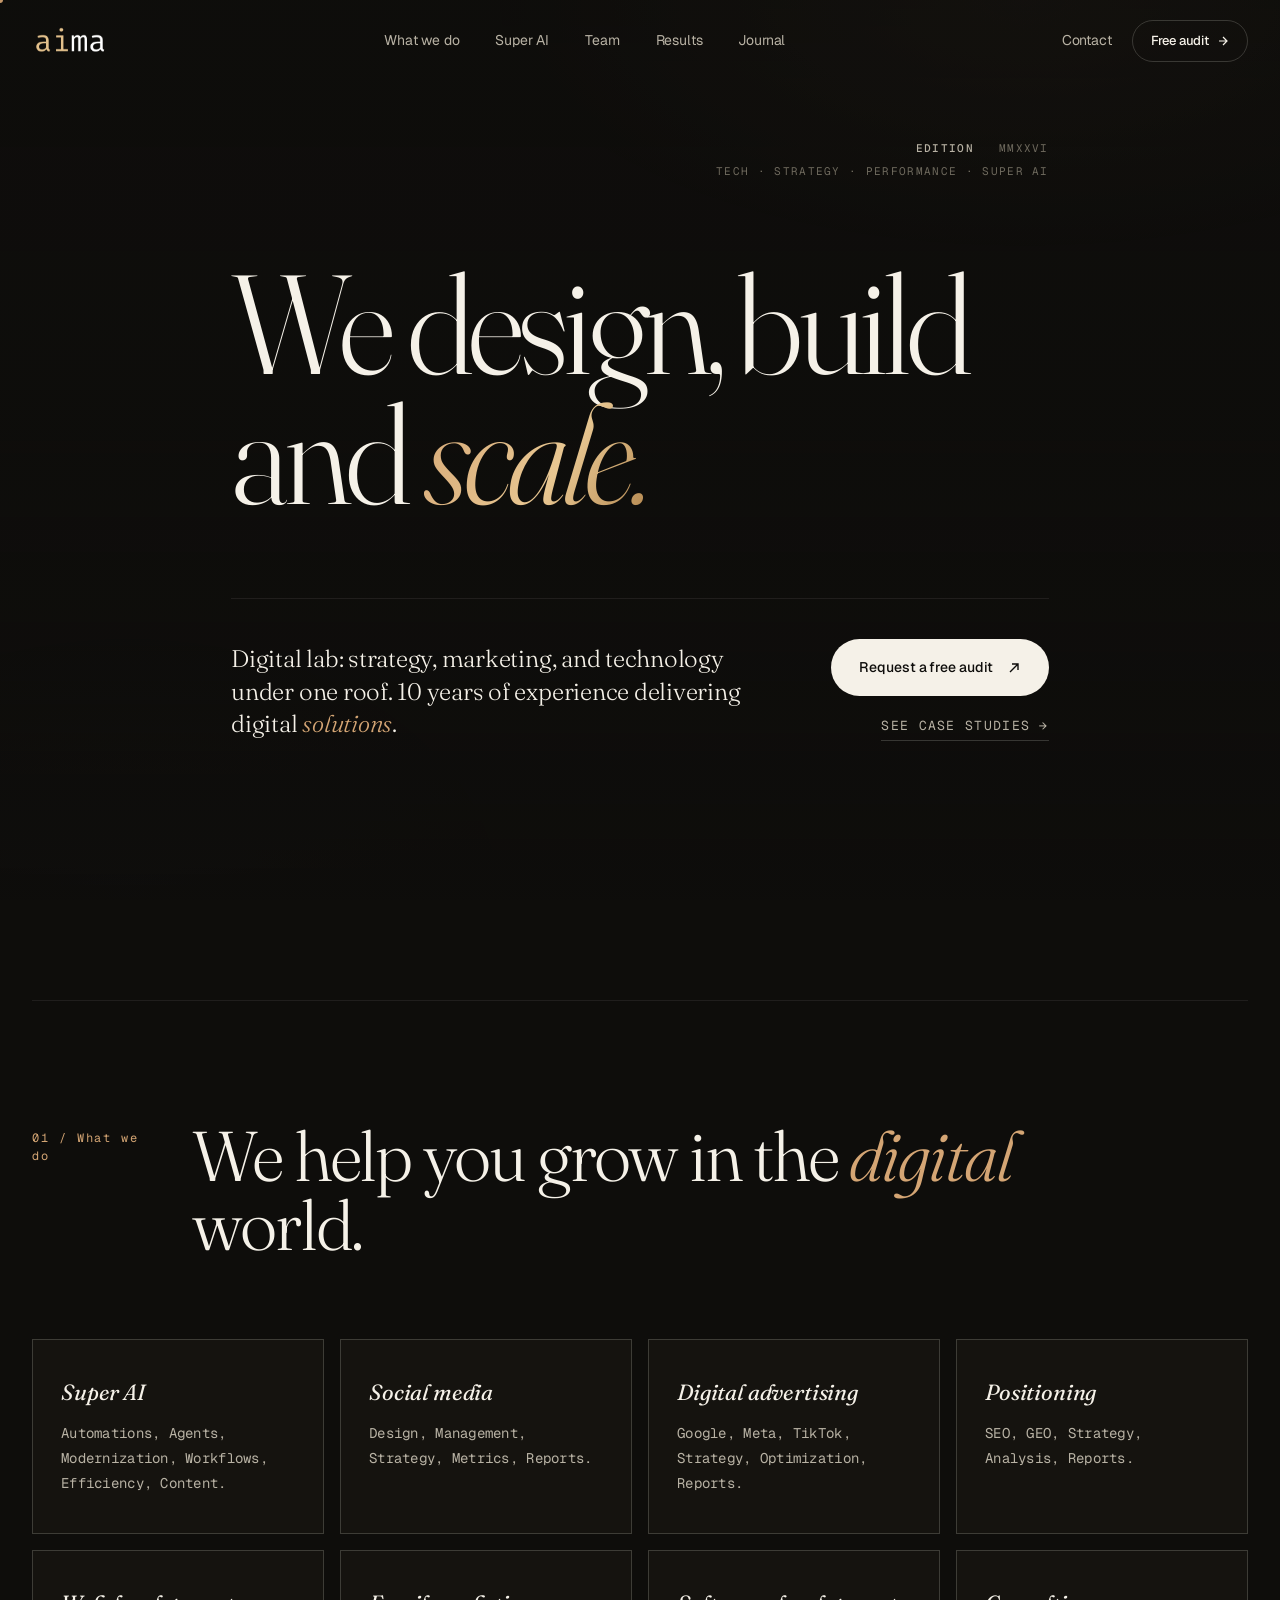
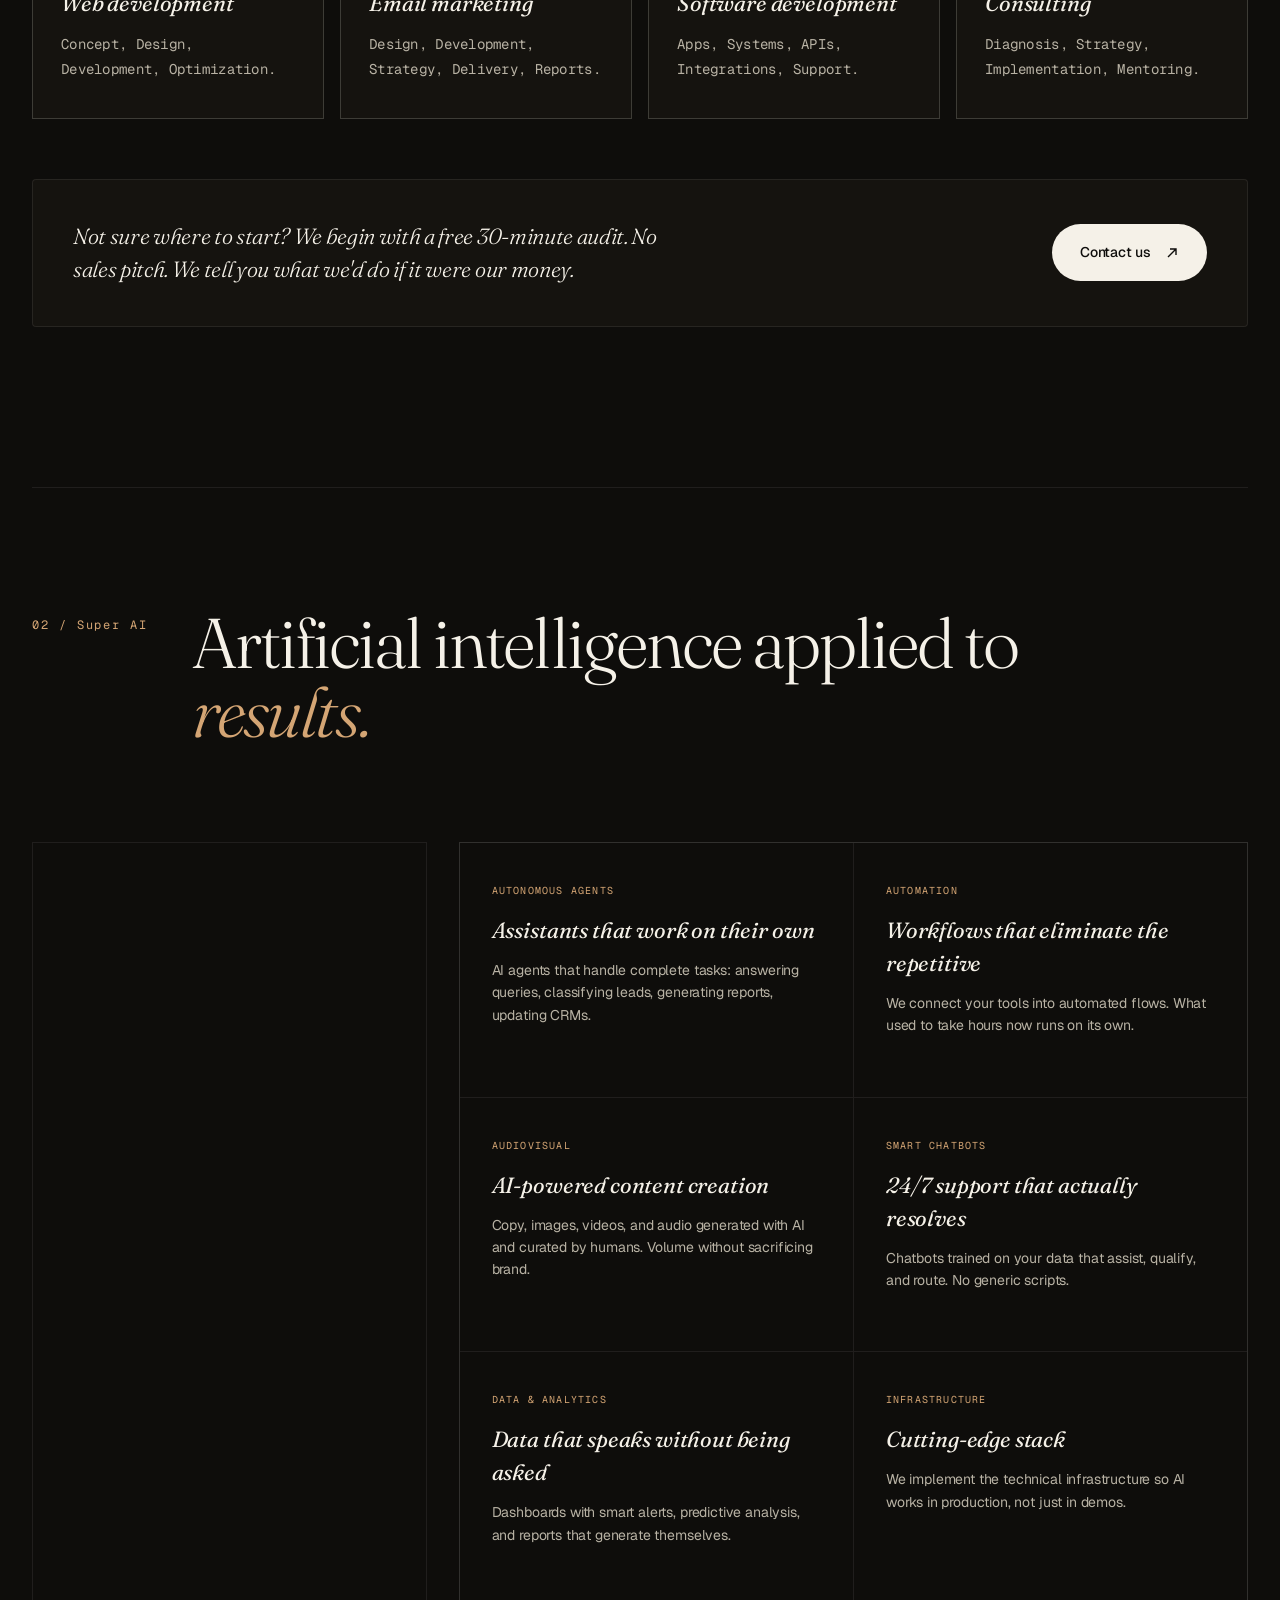
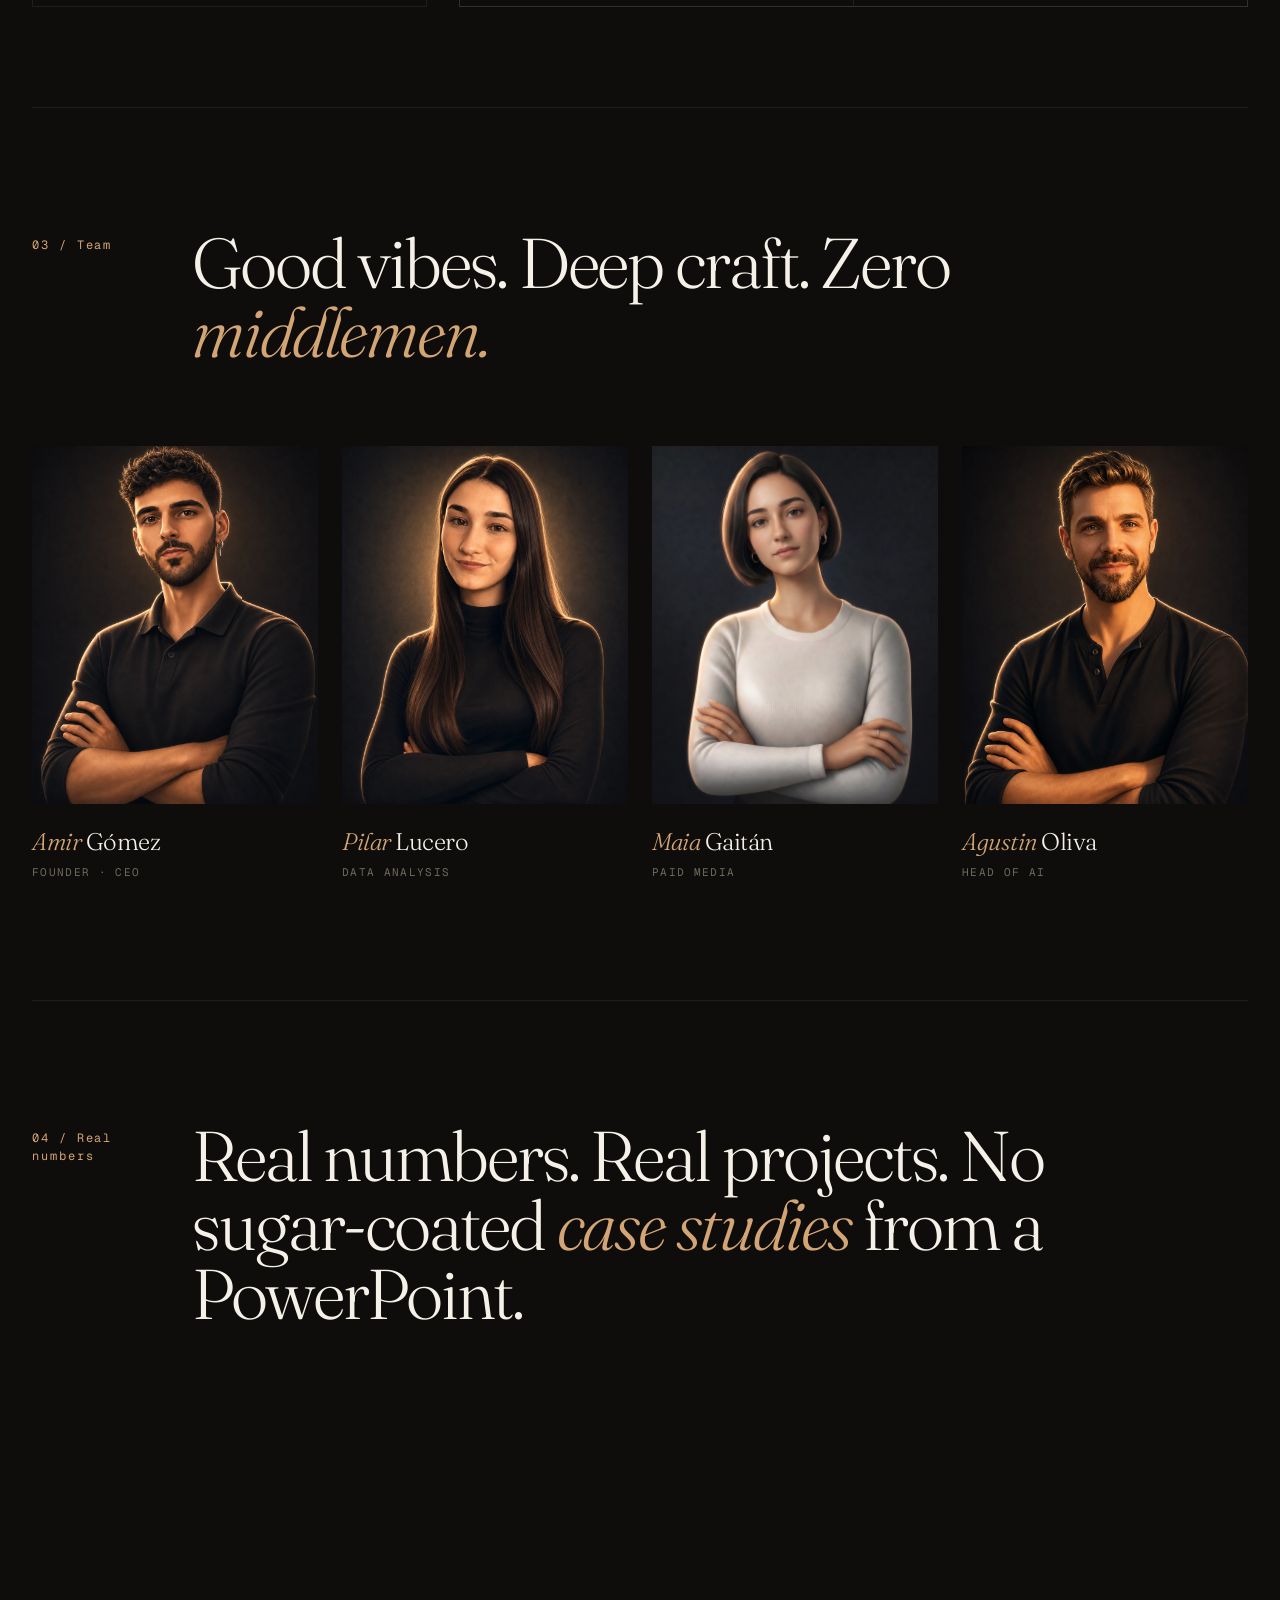
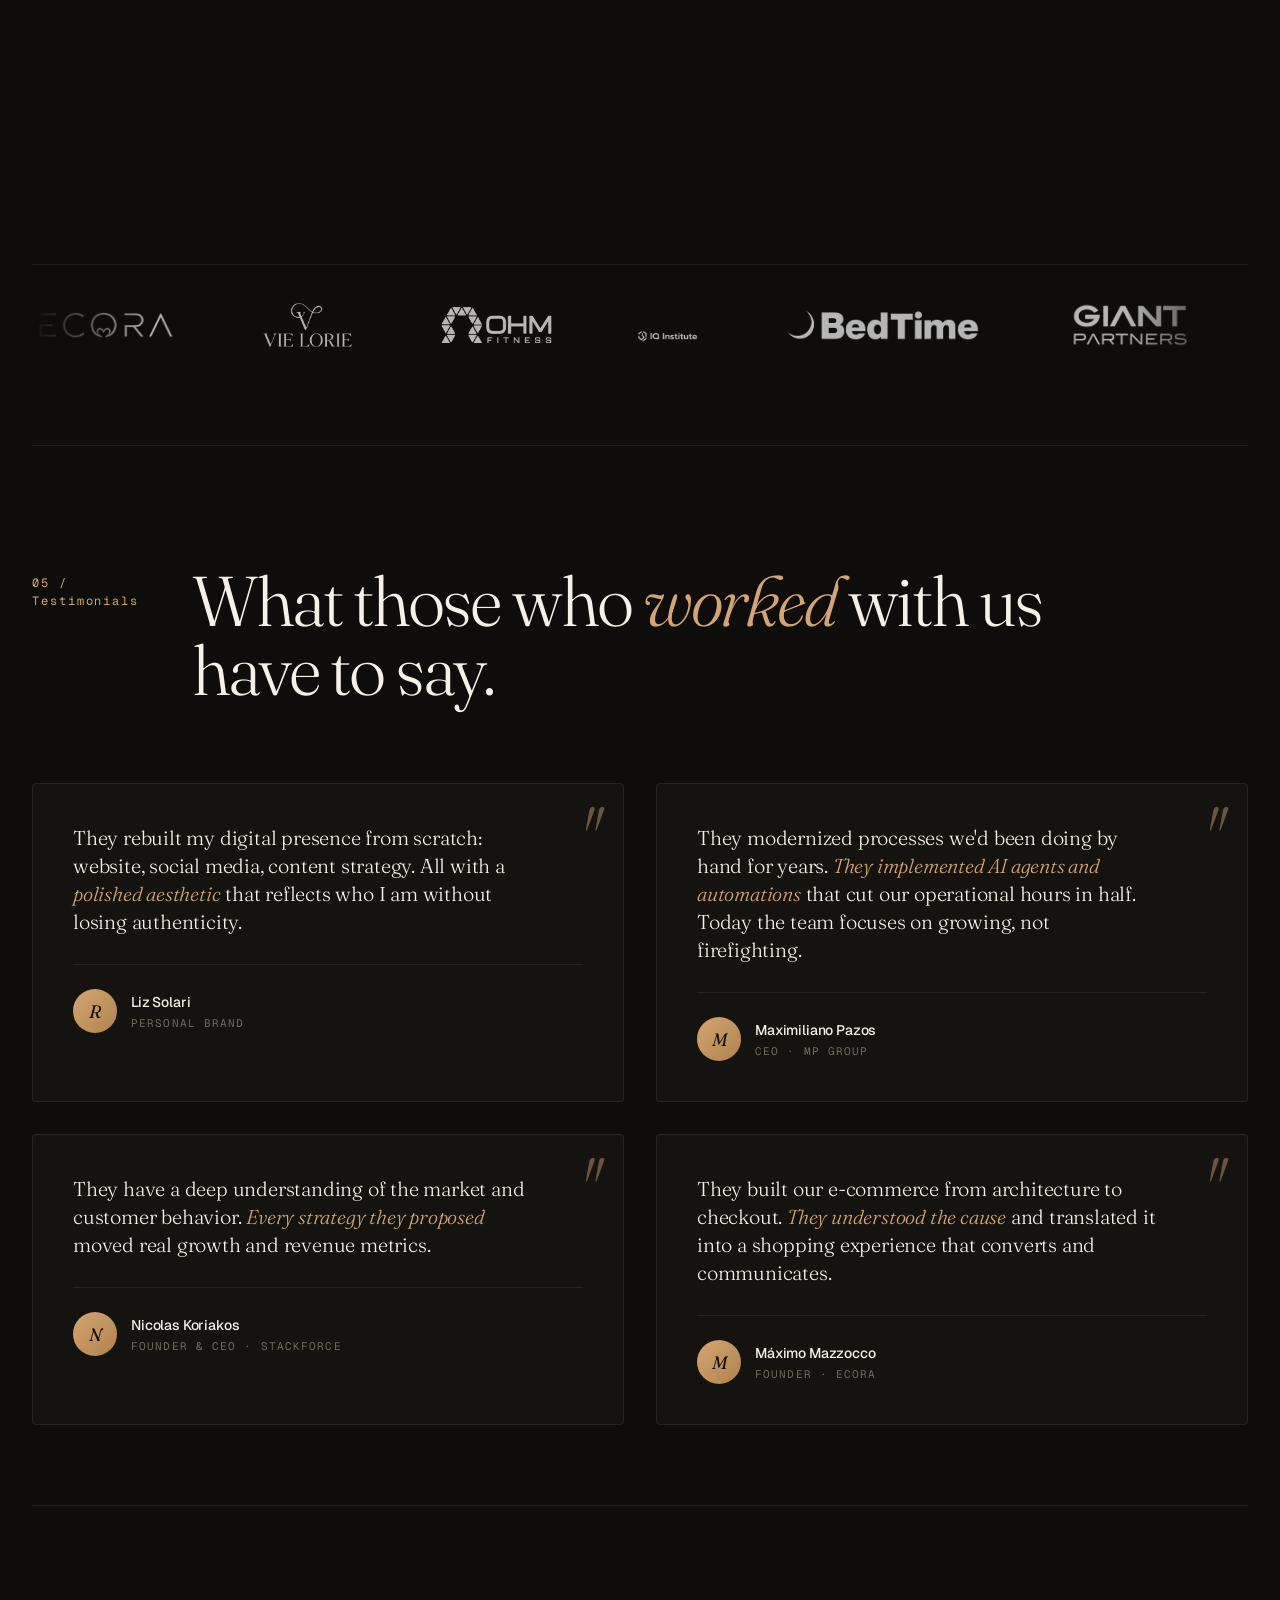
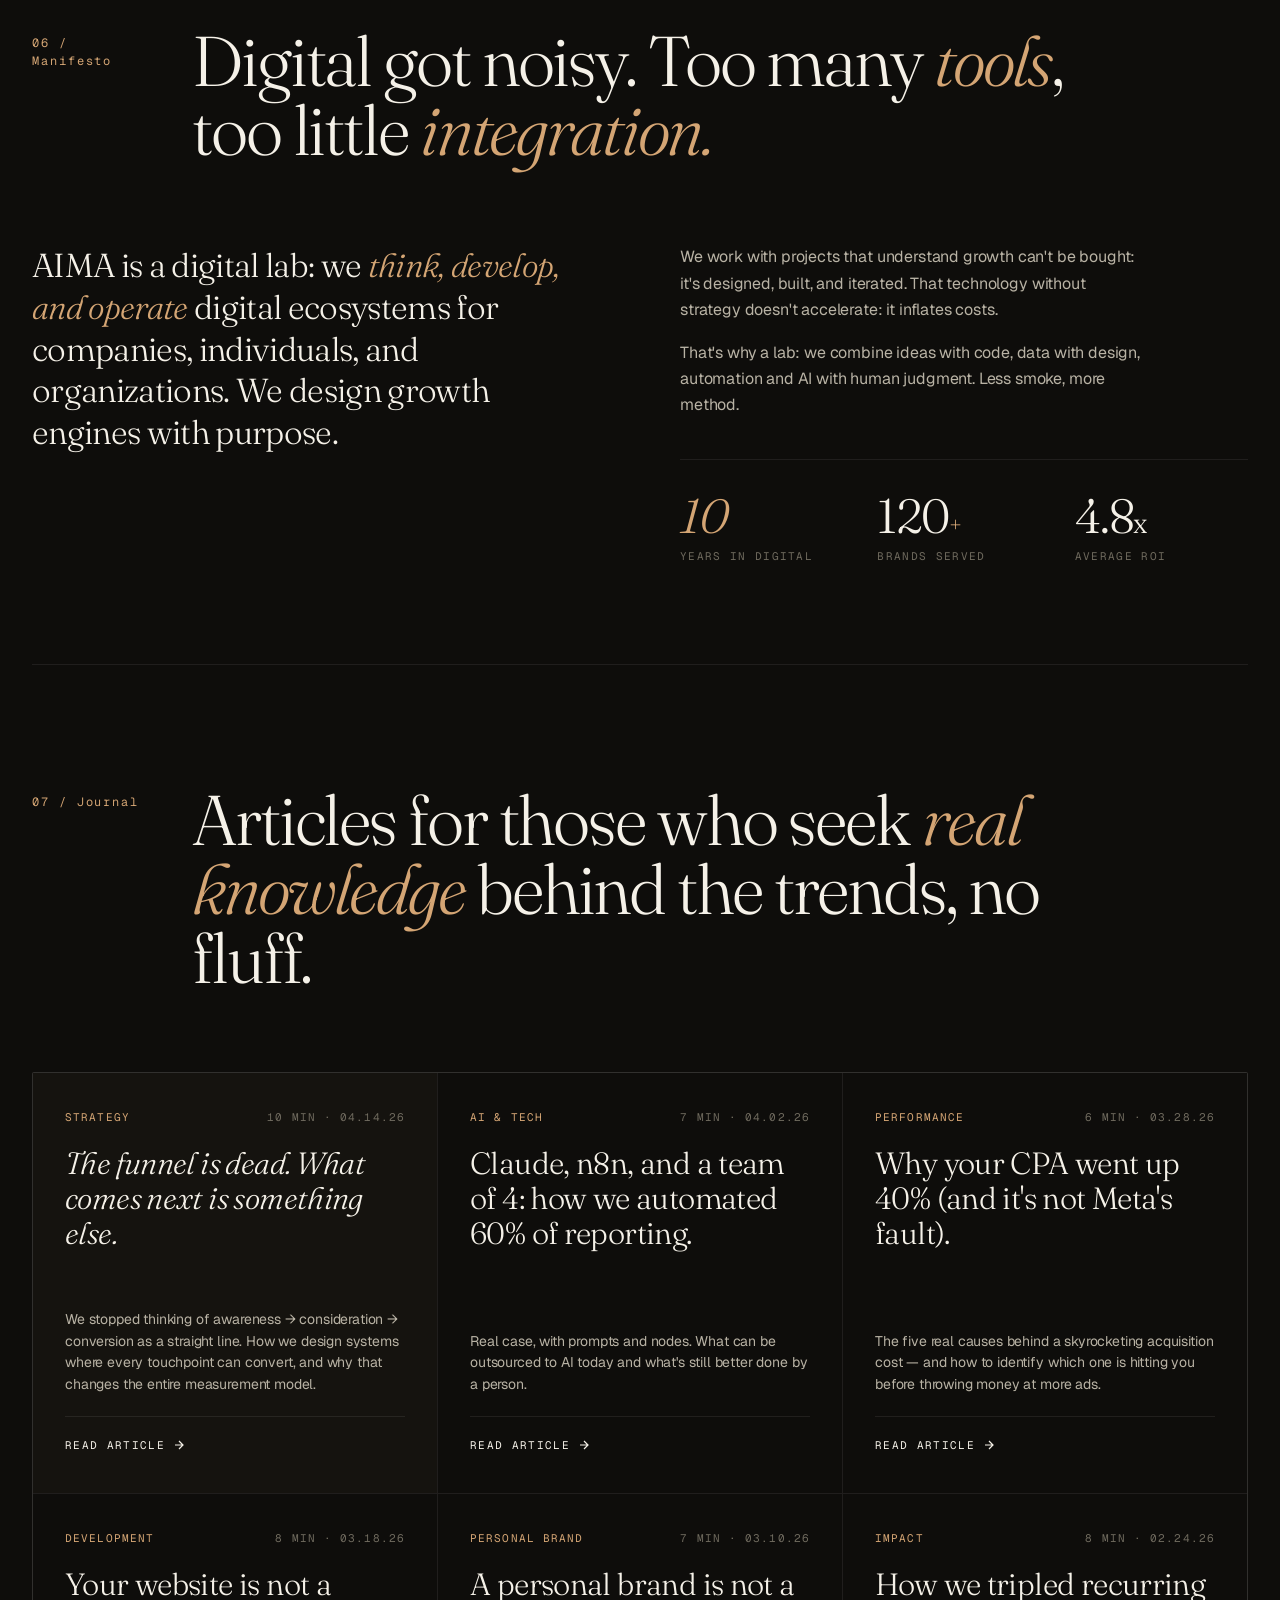
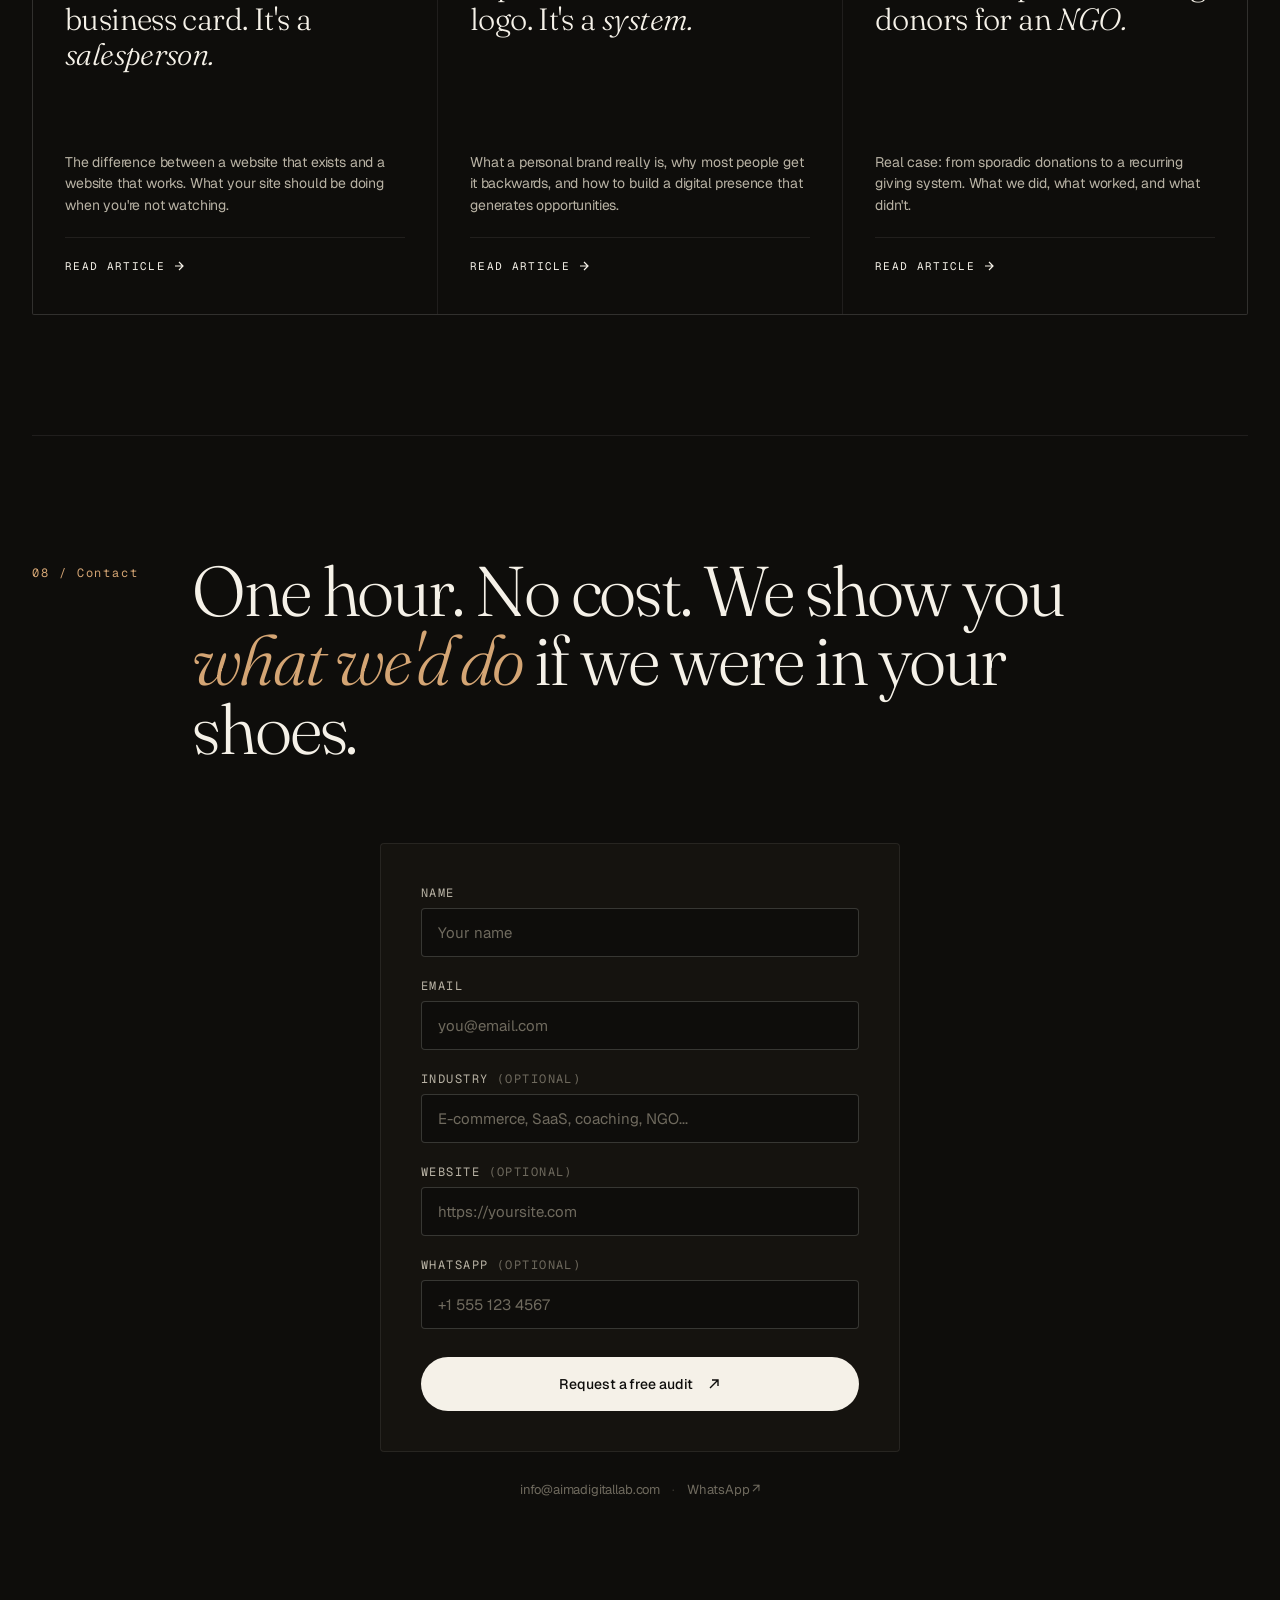
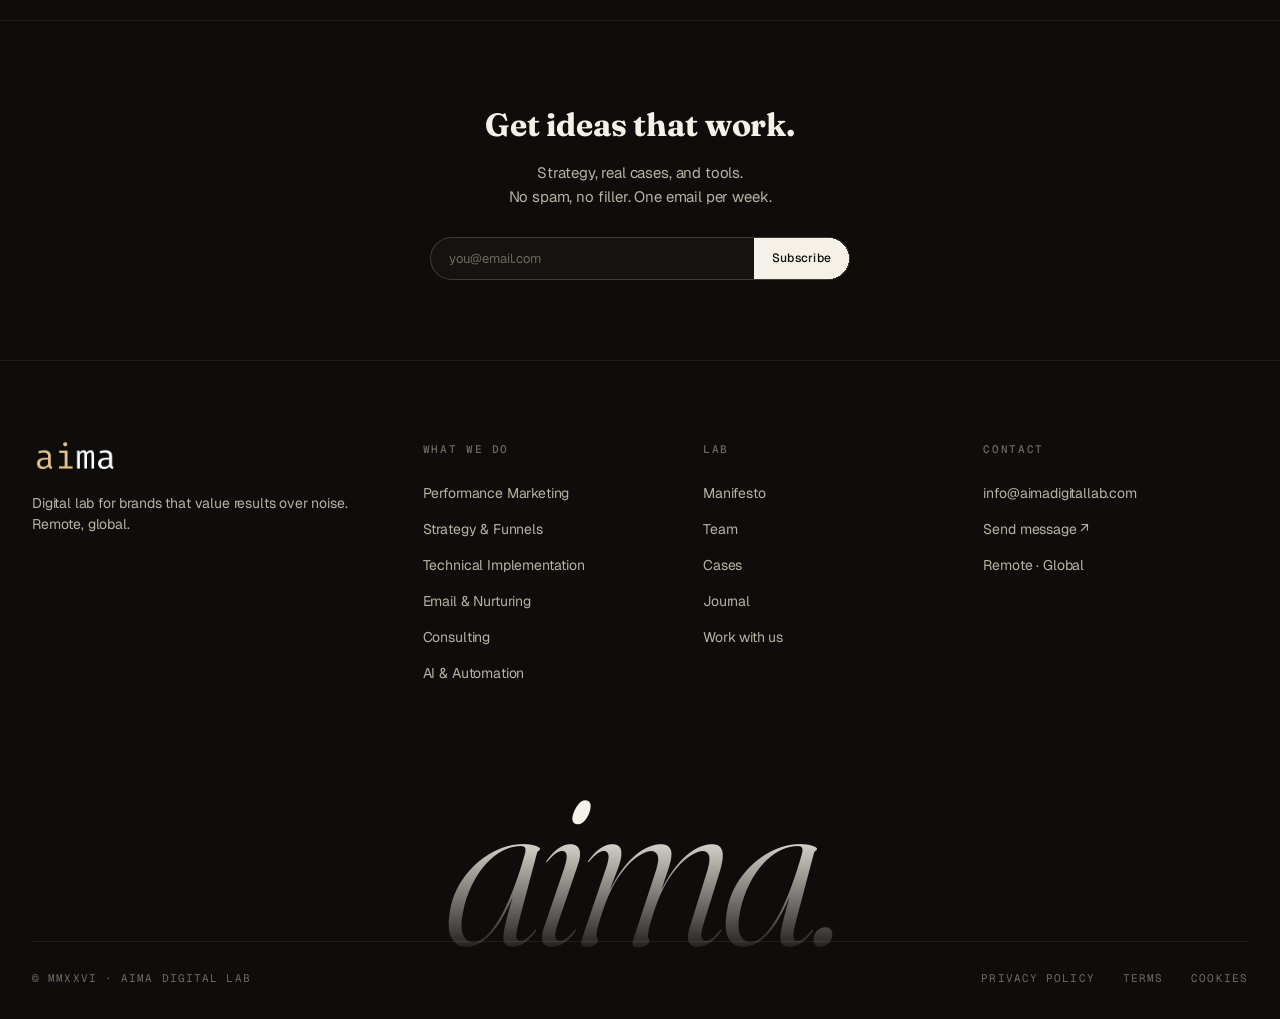
==== commit a4a0ad5f: "content: quita 'Hecho con cuidado' del footer Co-Authored-By: Claude Opus 4.6 (1M context) <noreply@" ====
--- a/index.html
+++ b/index.html
@@ -672,7 +672,6 @@
         <a href="#">Términos</a>
         <a href="#">Cookies</a>
       </div>
-      <span>Hecho con cuidado · remoto · global</span>
     </div>
 
   </div>
--- a/assets/css/styles.css
+++ b/assets/css/styles.css
@@ -228,7 +228,7 @@
 }
 .hero-headline .line { display: block; opacity: 0; transform: translateY(40px); animation: rise 1.2s var(--ease) forwards; }
 .hero-headline .line:nth-child(1) { animation-delay: 0.15s; }
-.hero-headline .line:nth-child(2) { animation-delay: 0.35s; padding-left: 18%; }
+.hero-headline .line:nth-child(2) { animation-delay: 0.35s; }
 .hero-headline em {
   font-style: italic;
   font-weight: 300;
@@ -323,7 +323,7 @@
 @media (max-width: 880px) {
   .hero-bottom { grid-template-columns: 1fr; }
   .hero-actions { align-items: flex-start; }
-  .hero-headline .line:nth-child(2) { padding-left: 8%; }
+  .hero-headline .line:nth-child(2) { padding-left: 0; }
   .hero-meta { flex-wrap: wrap; gap: 24px; }
 }
 
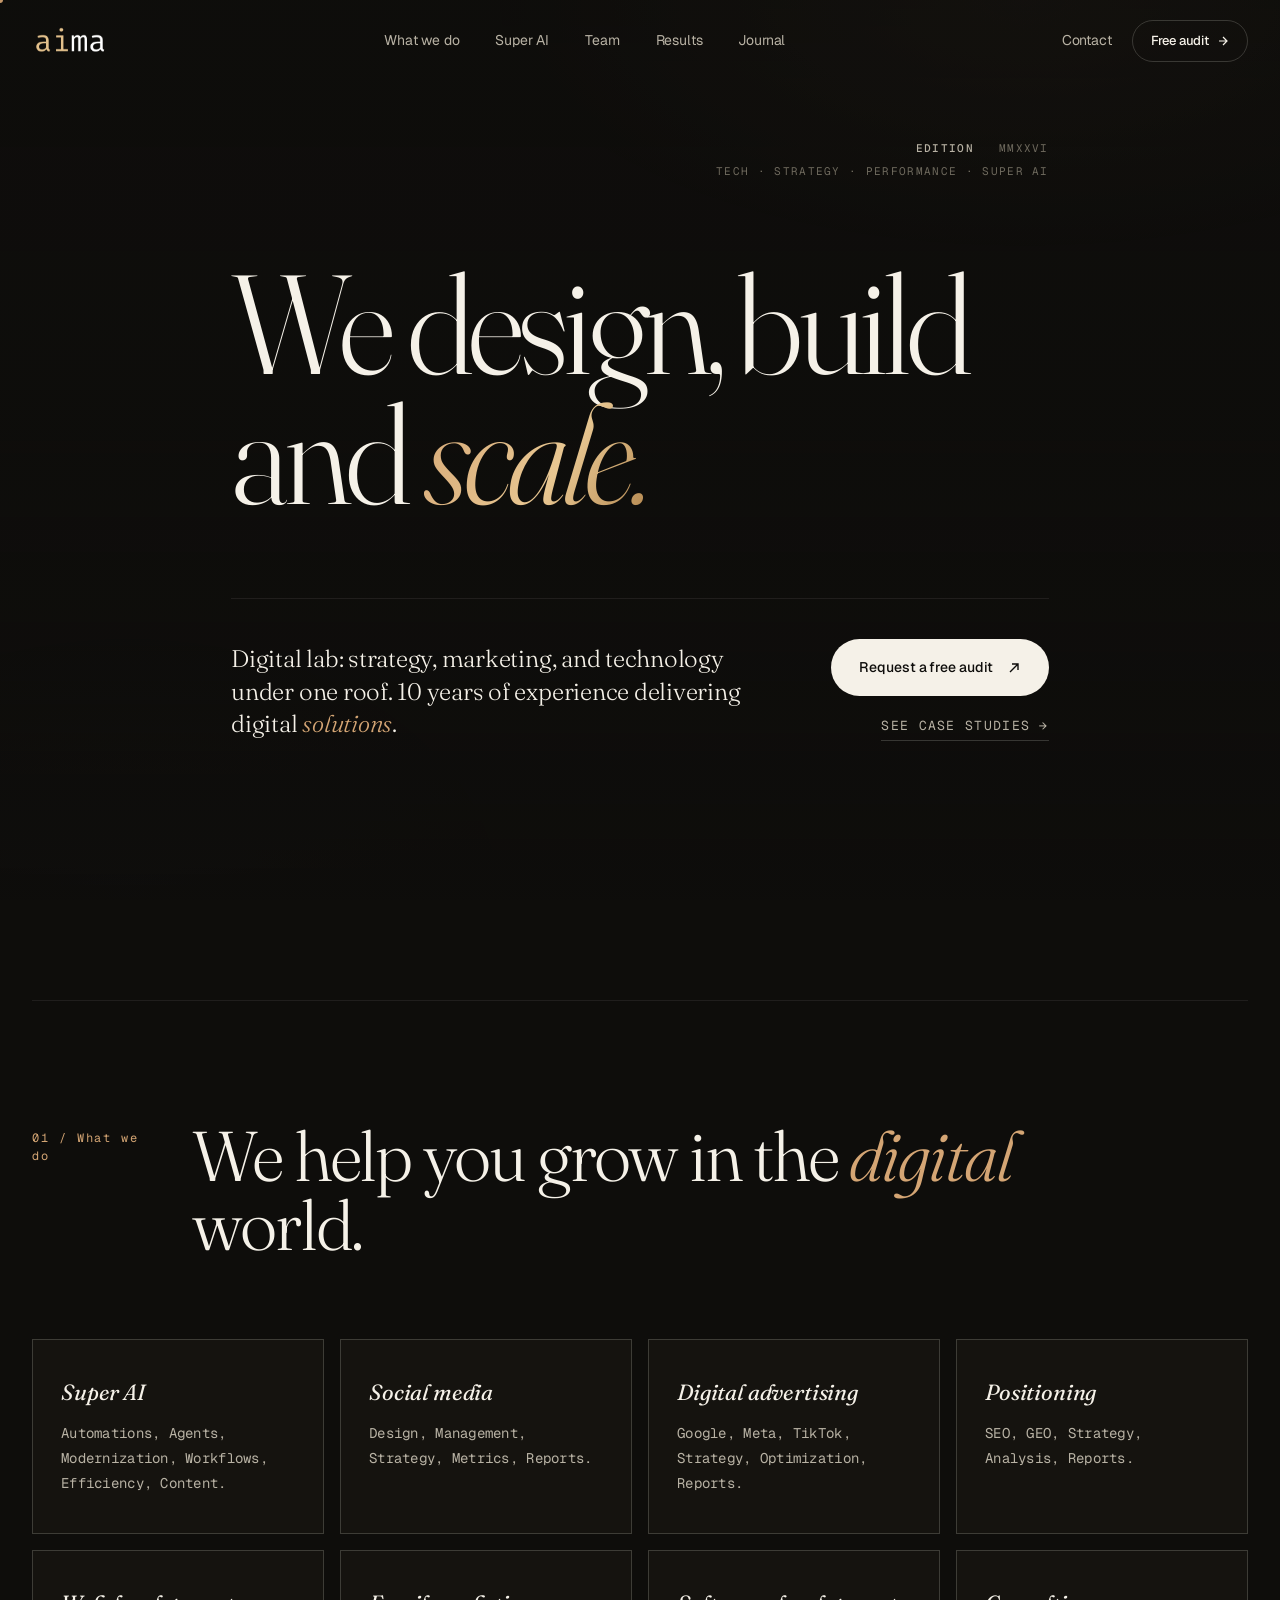
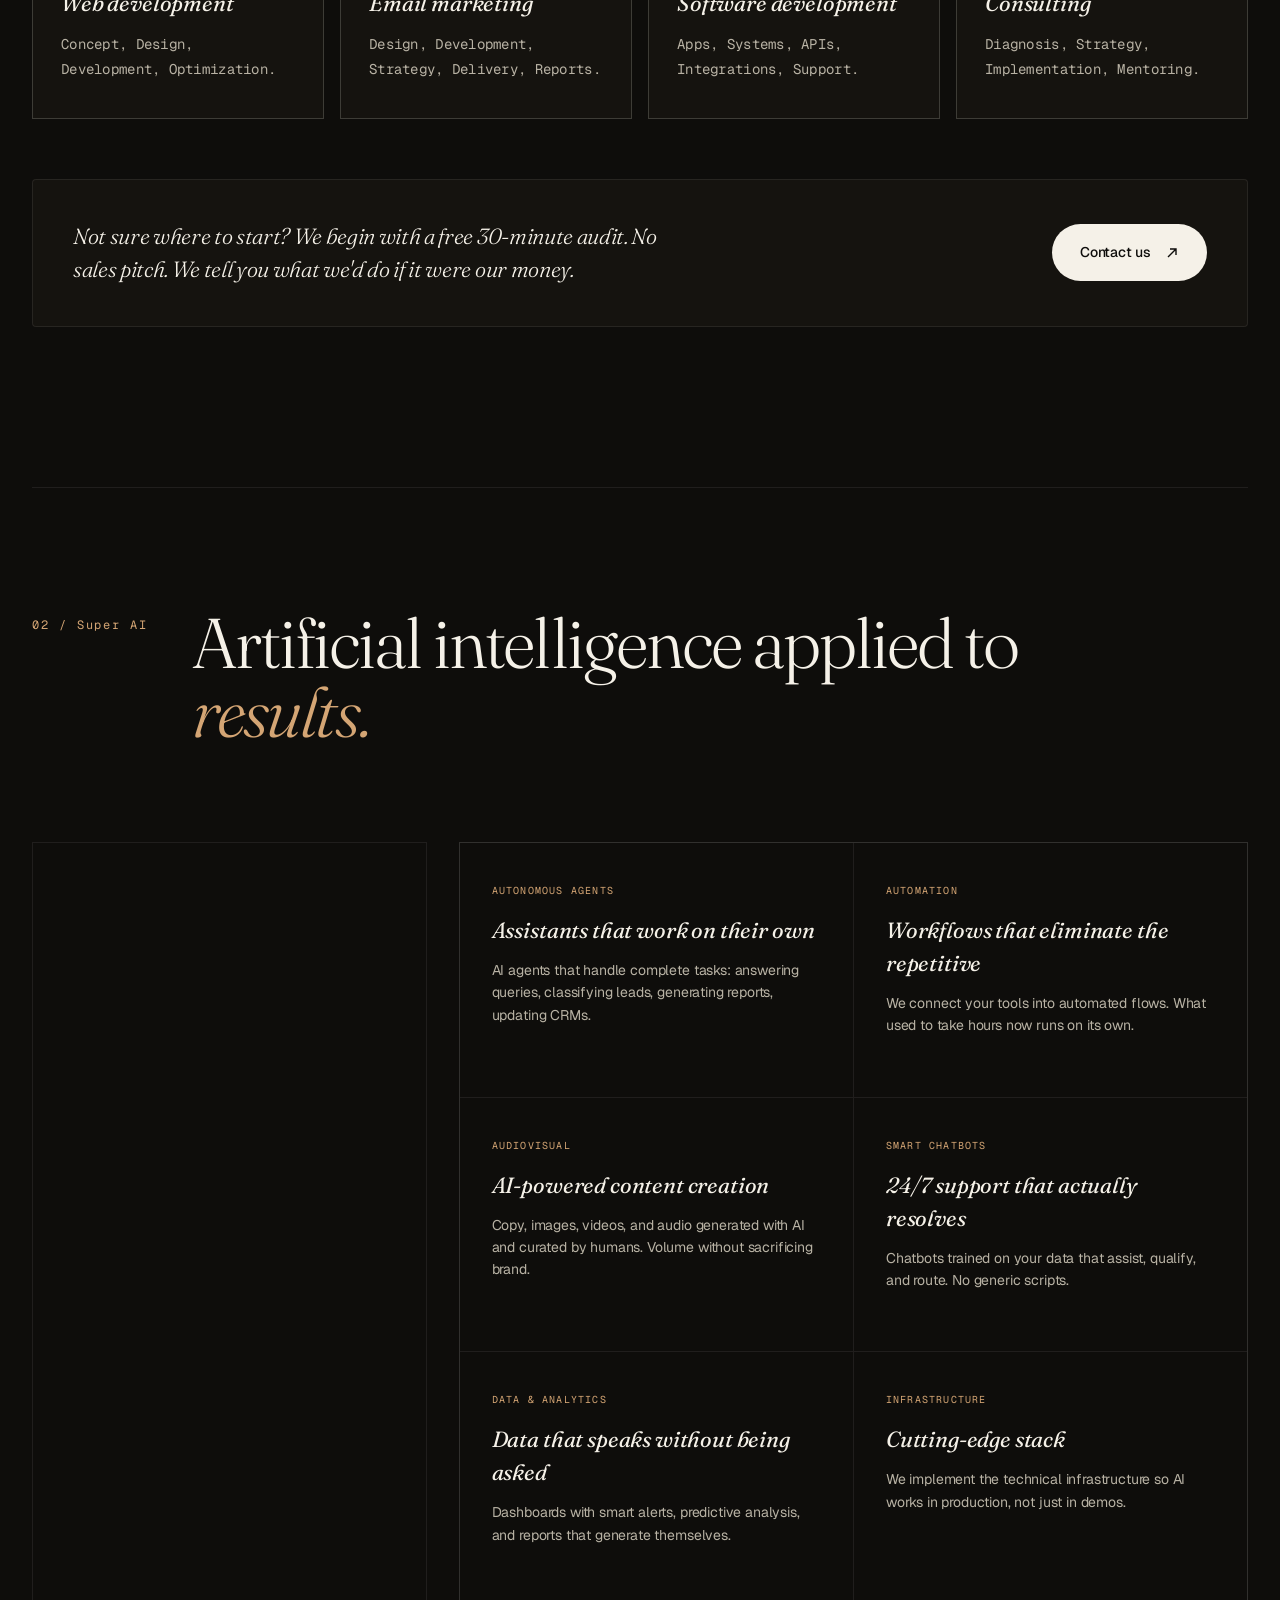
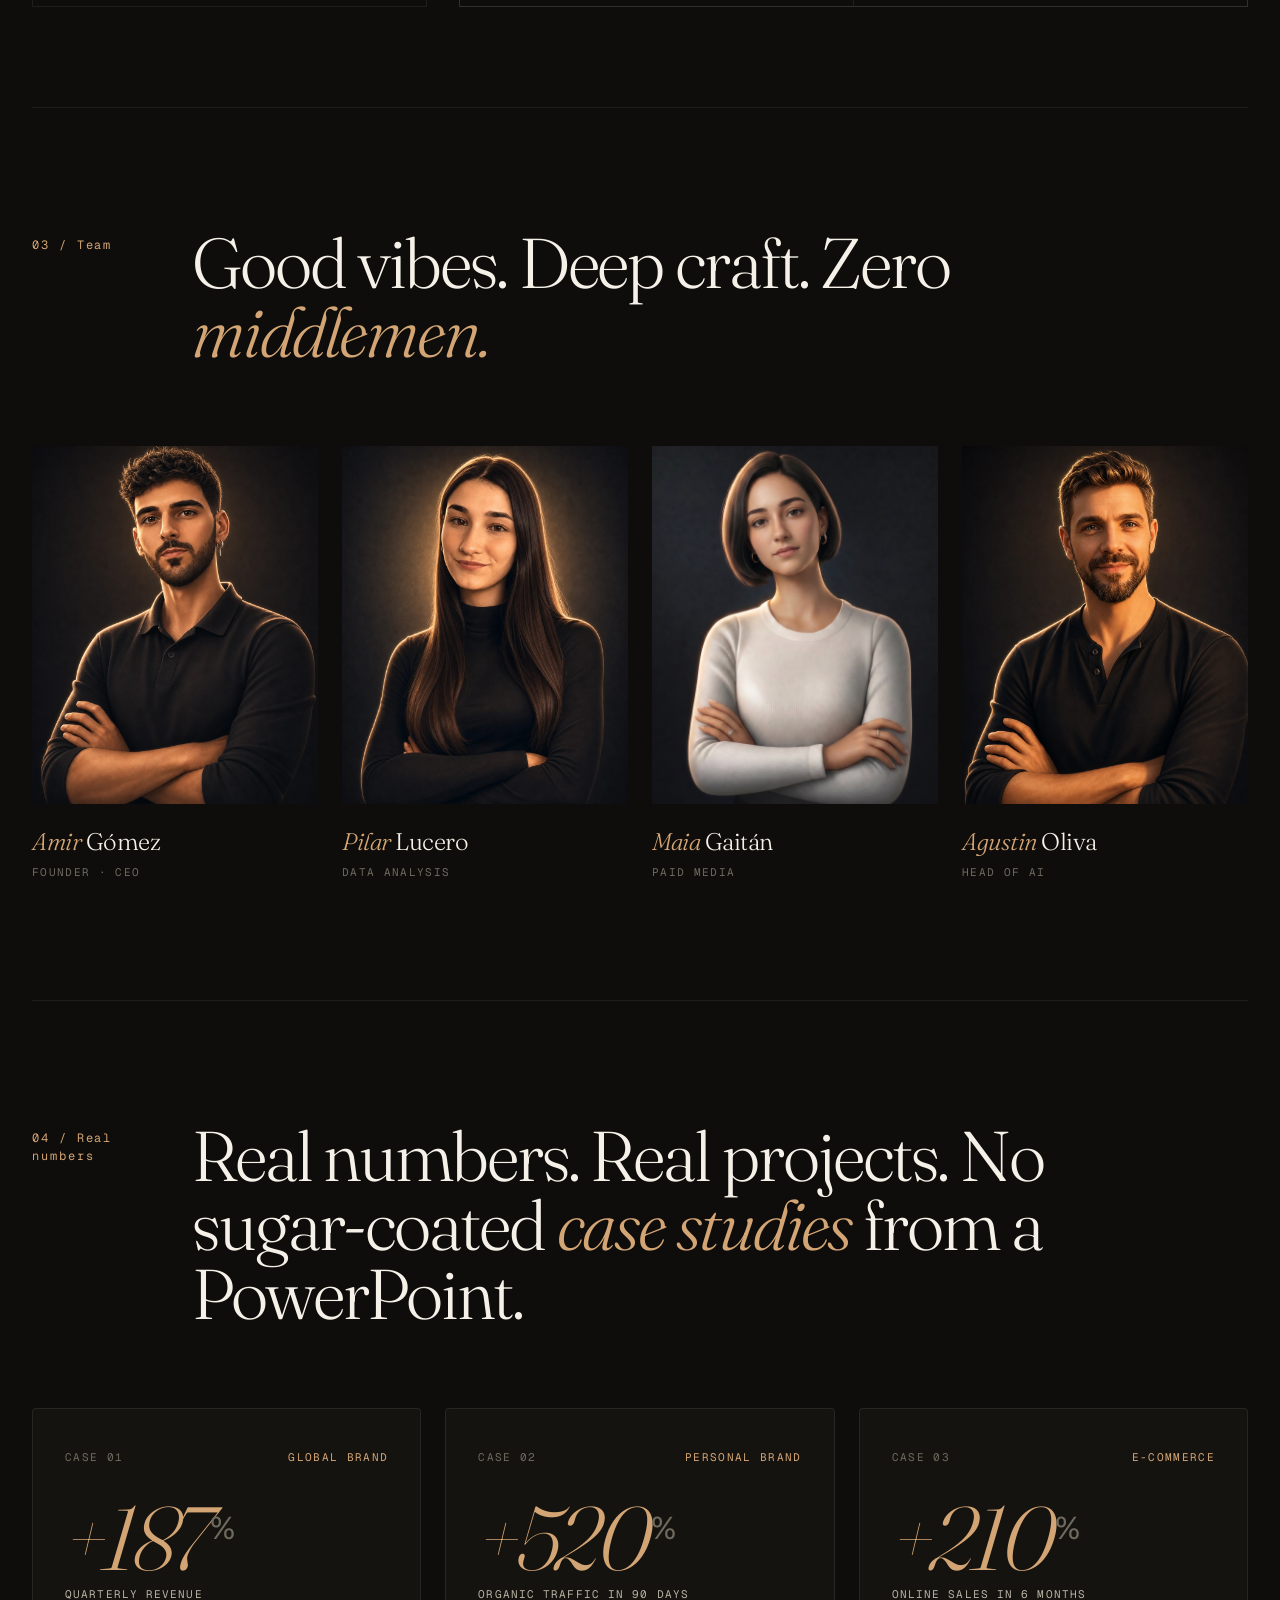
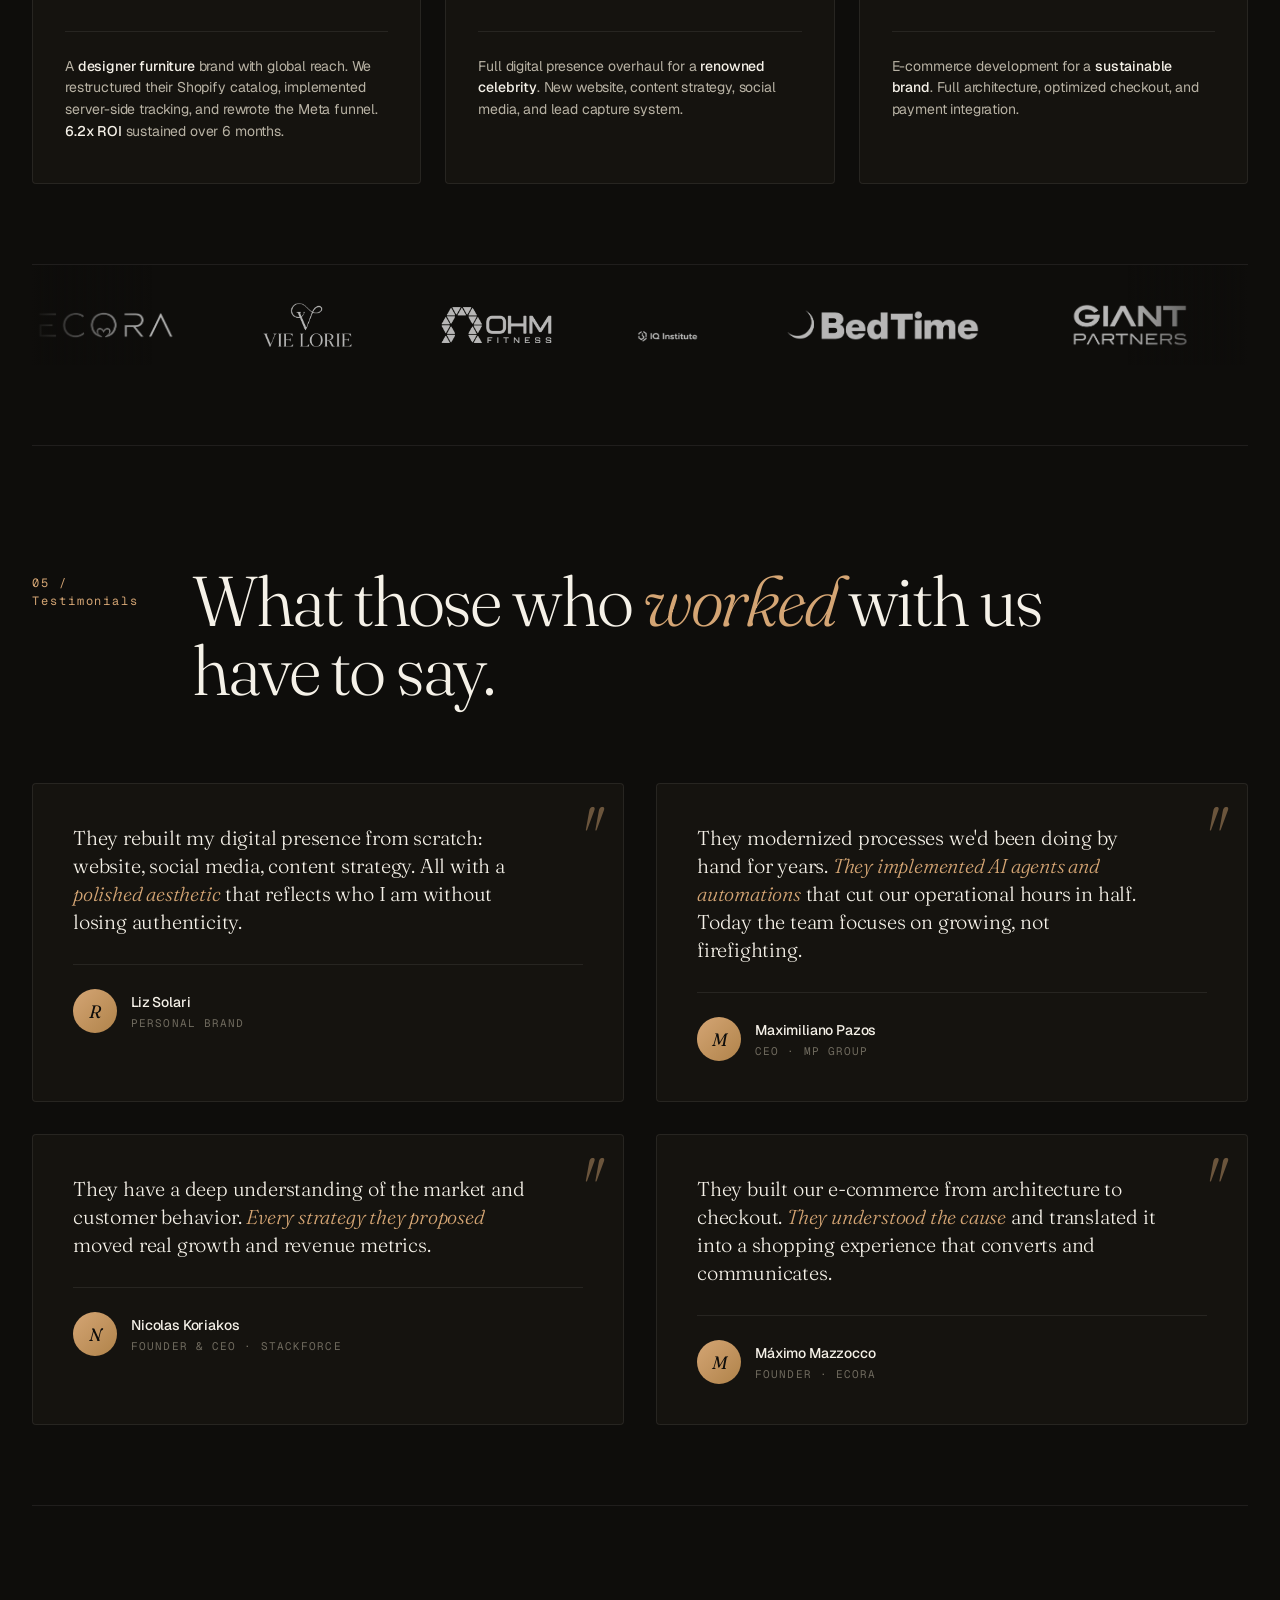
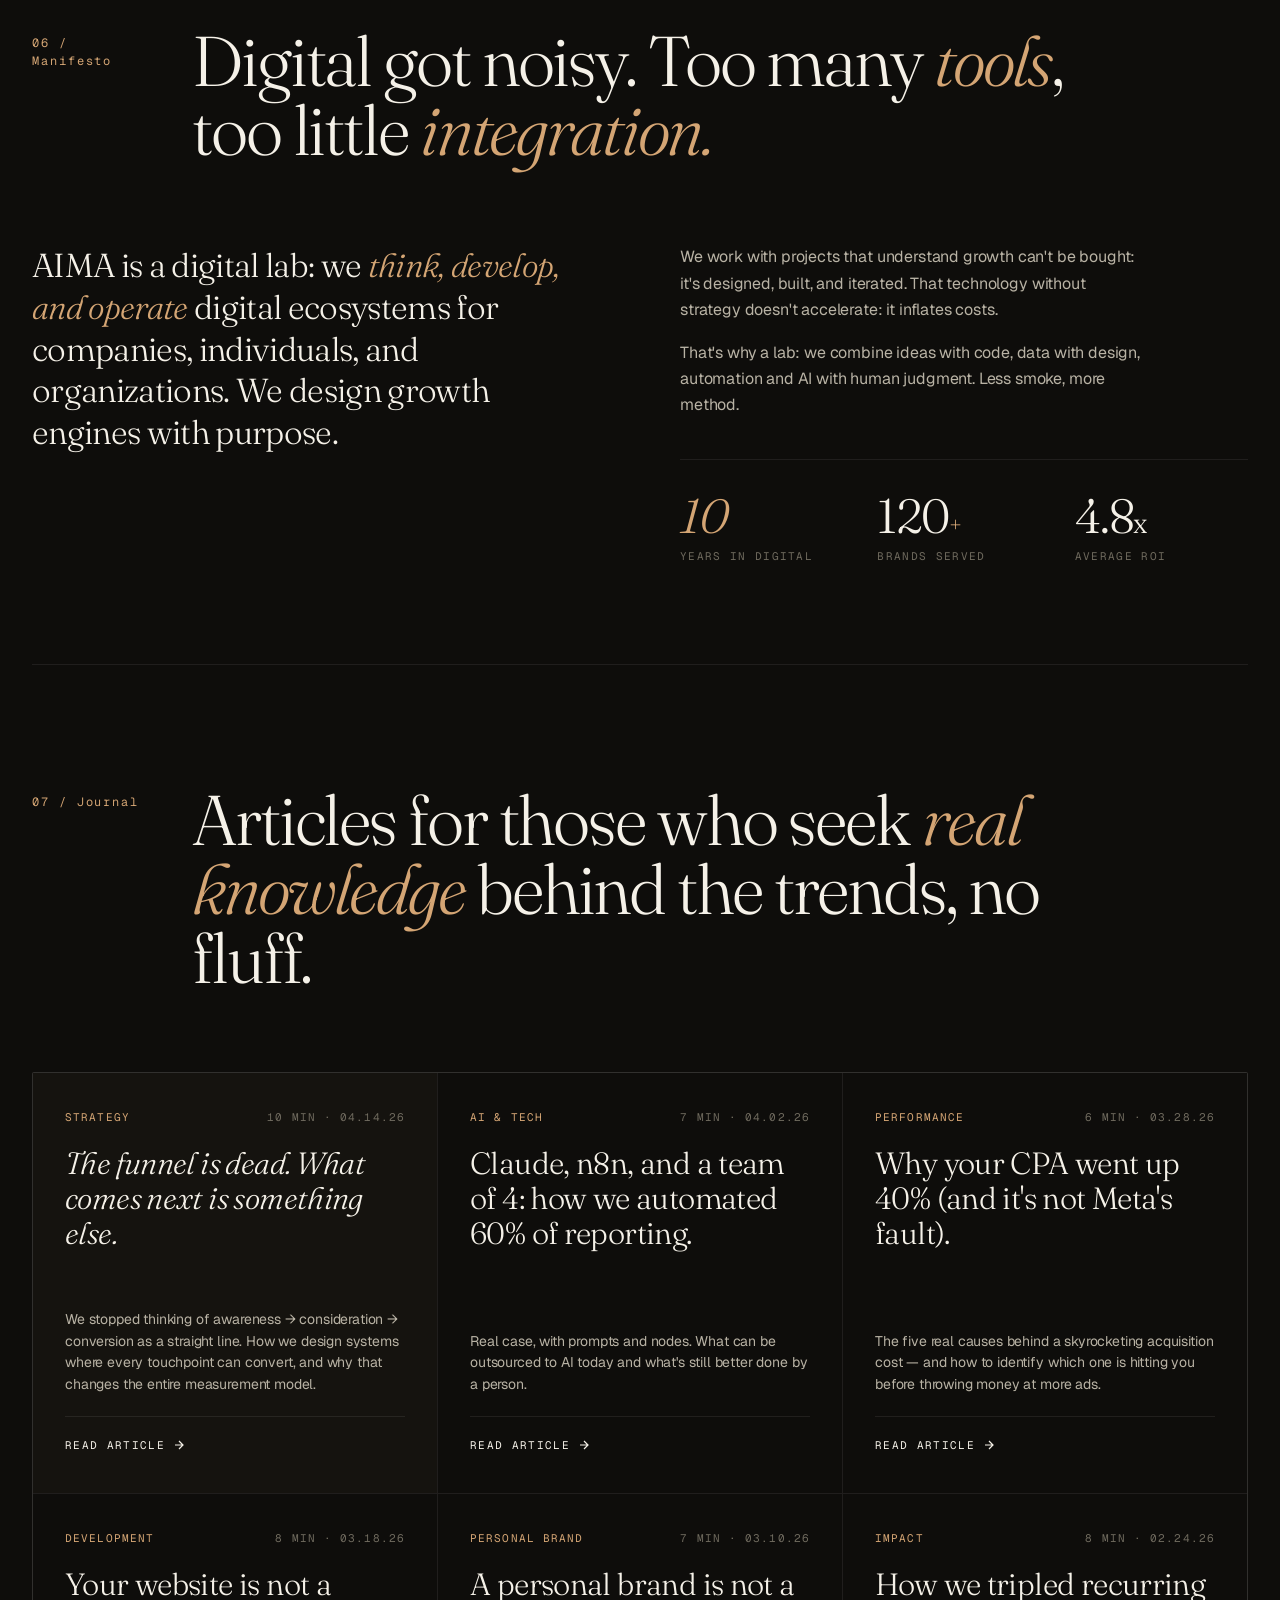
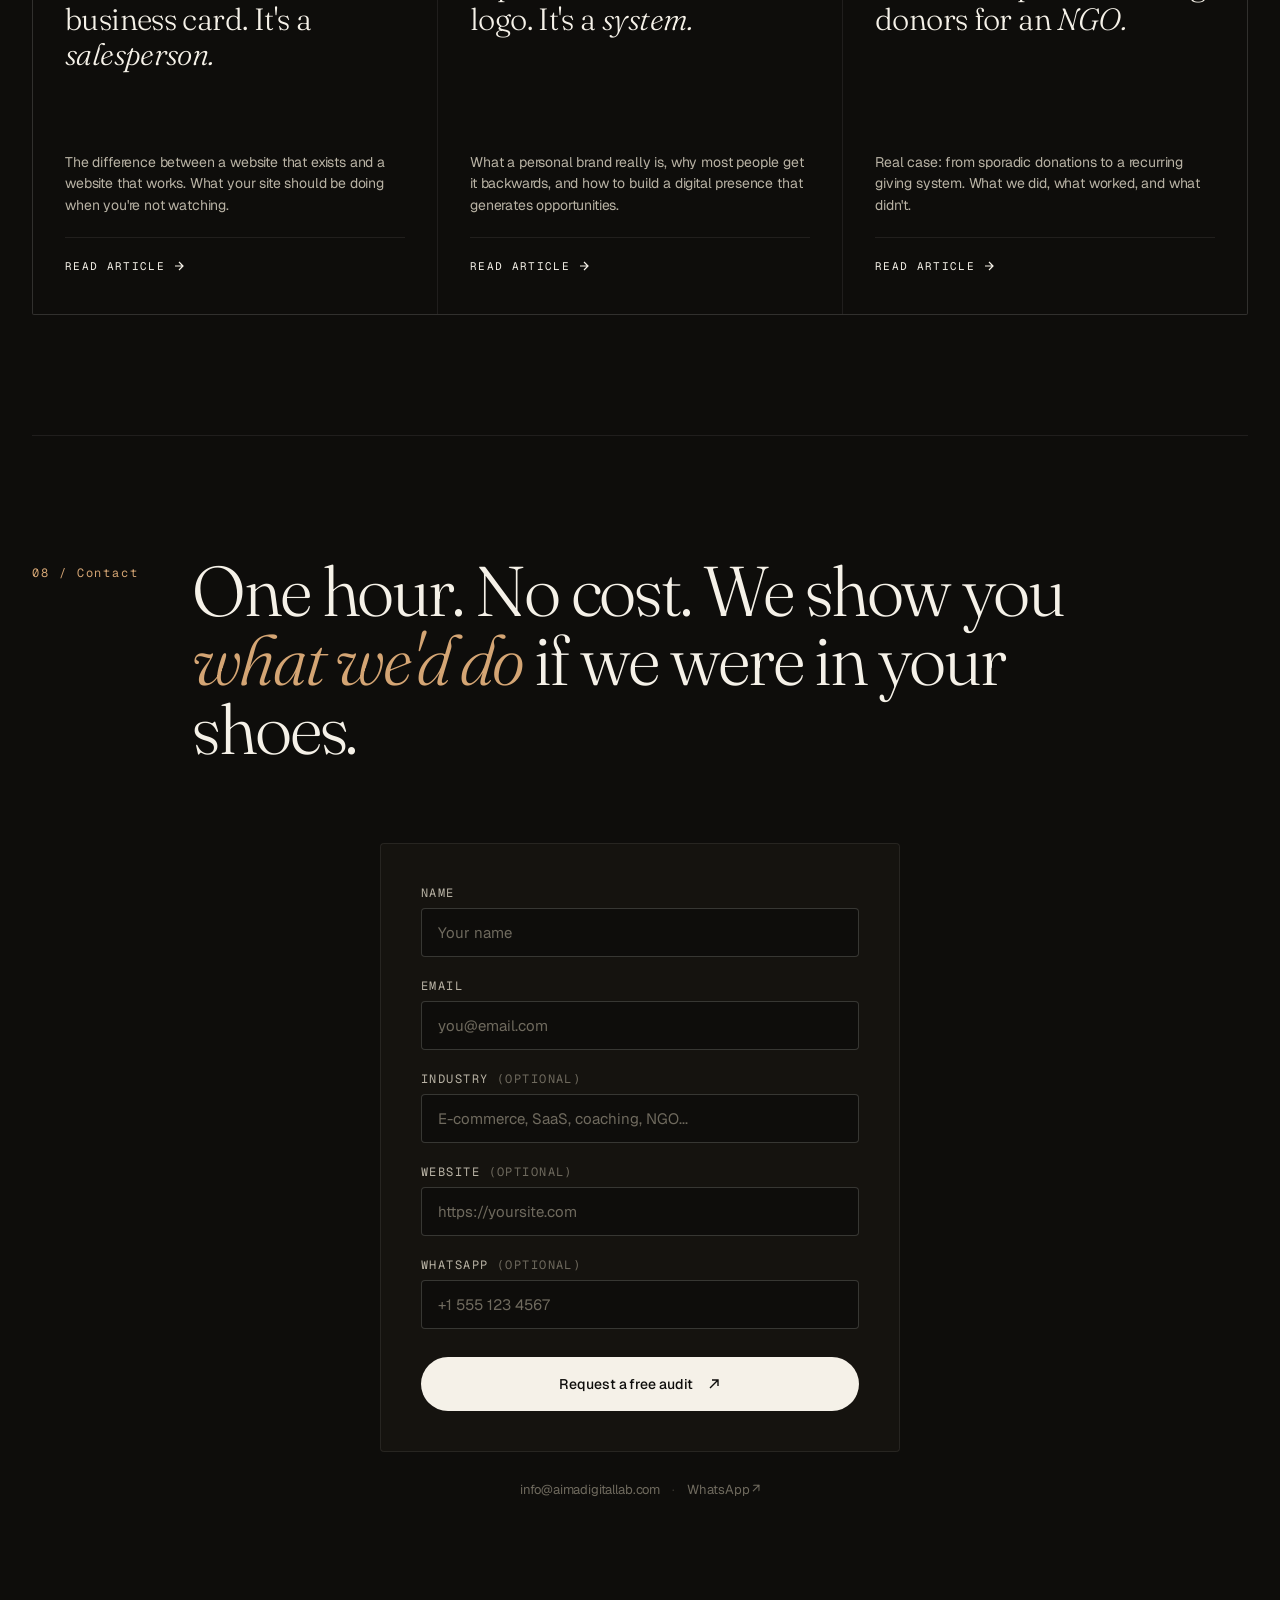
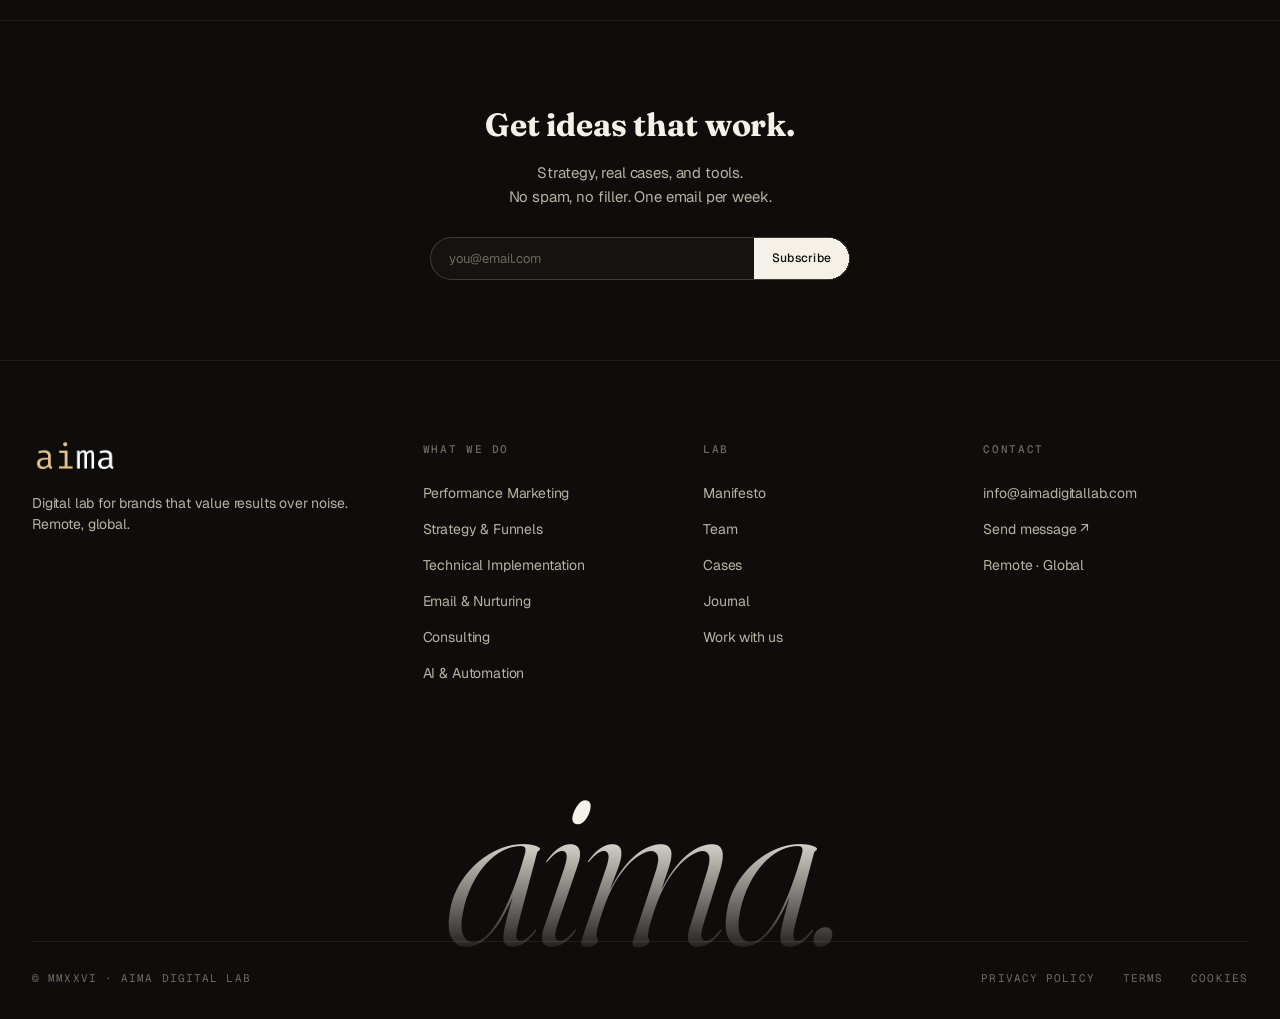
==== commit 4a6c458d: "feat: agrega Google Tag Manager (GTM-55Q4Z6VT) a toda la web Script en head + noscript en body para " ====
--- a/index.html
+++ b/index.html
@@ -1,6 +1,13 @@
 <!DOCTYPE html>
 <html lang="es">
 <head>
+  <!-- Google Tag Manager -->
+  <script>(function(w,d,s,l,i){w[l]=w[l]||[];w[l].push({'gtm.start':
+  new Date().getTime(),event:'gtm.js'});var f=d.getElementsByTagName(s)[0],
+  j=d.createElement(s),dl=l!='dataLayer'?'&l='+l:'';j.async=true;j.src=
+  'https://www.googletagmanager.com/gtm.js?id='+i+dl;f.parentNode.insertBefore(j,f);
+  })(window,document,'script','dataLayer','GTM-55Q4Z6VT');</script>
+  <!-- End Google Tag Manager -->
   <meta charset="UTF-8" />
   <meta name="viewport" content="width=device-width, initial-scale=1.0" />
   <title>AIMA — Digital Lab</title>
@@ -24,6 +31,10 @@
 </head>
 
 <body>
+<!-- Google Tag Manager (noscript) -->
+<noscript><iframe src="https://www.googletagmanager.com/ns.html?id=GTM-55Q4Z6VT"
+height="0" width="0" style="display:none;visibility:hidden"></iframe></noscript>
+<!-- End Google Tag Manager (noscript) -->
 
 <div class="cursor" id="cursor"></div>
 
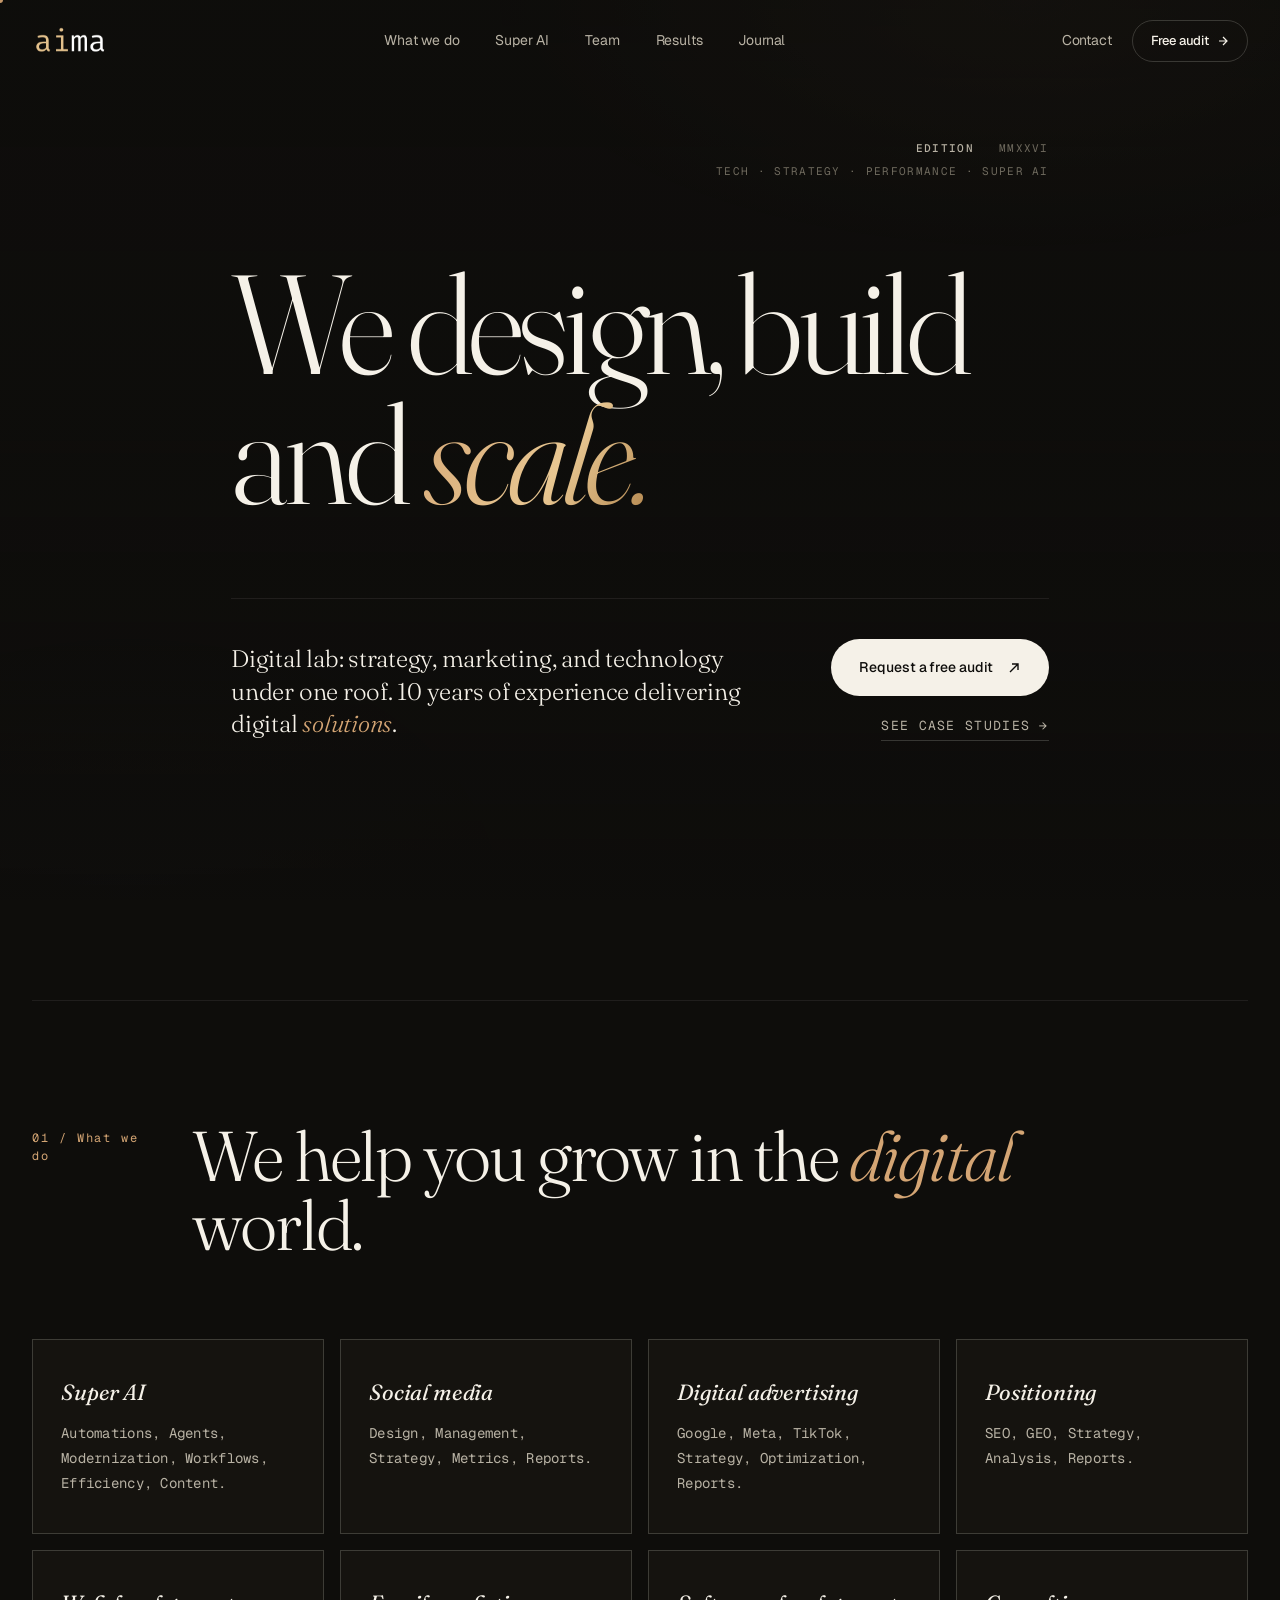
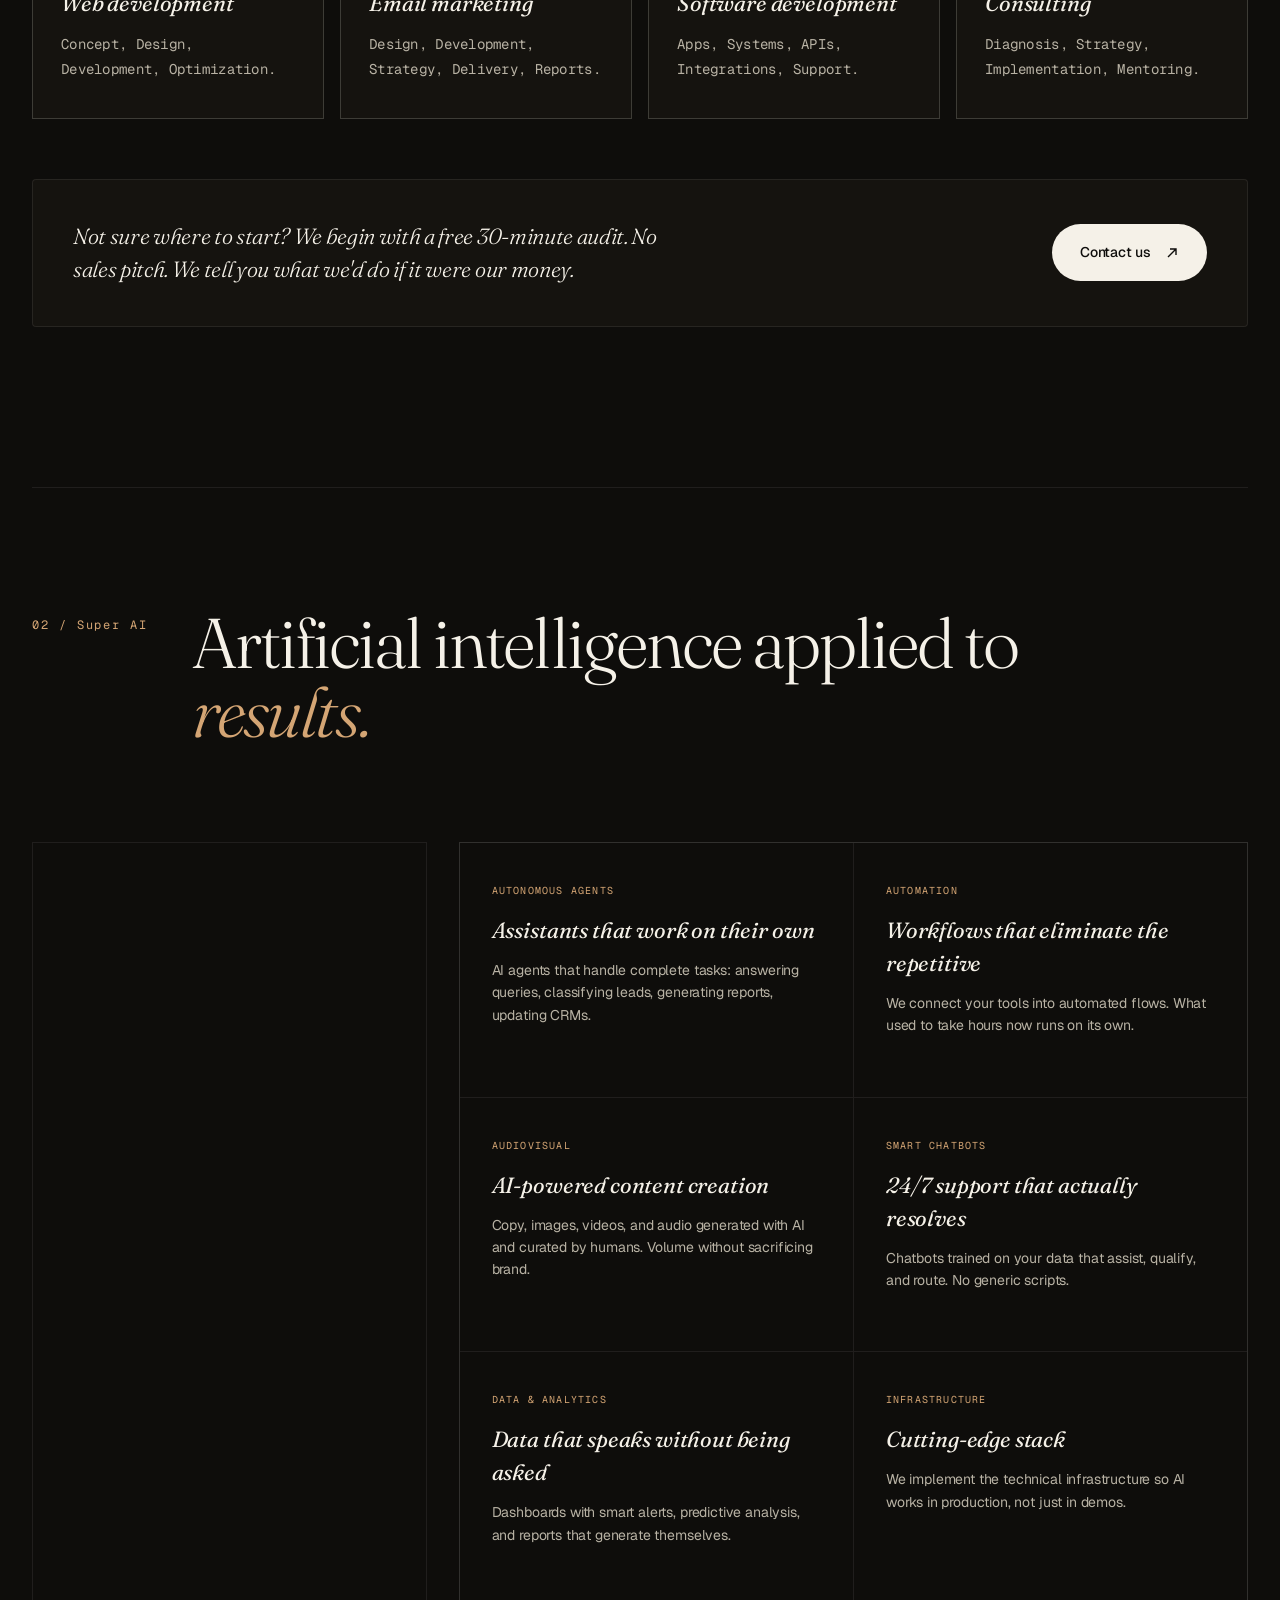
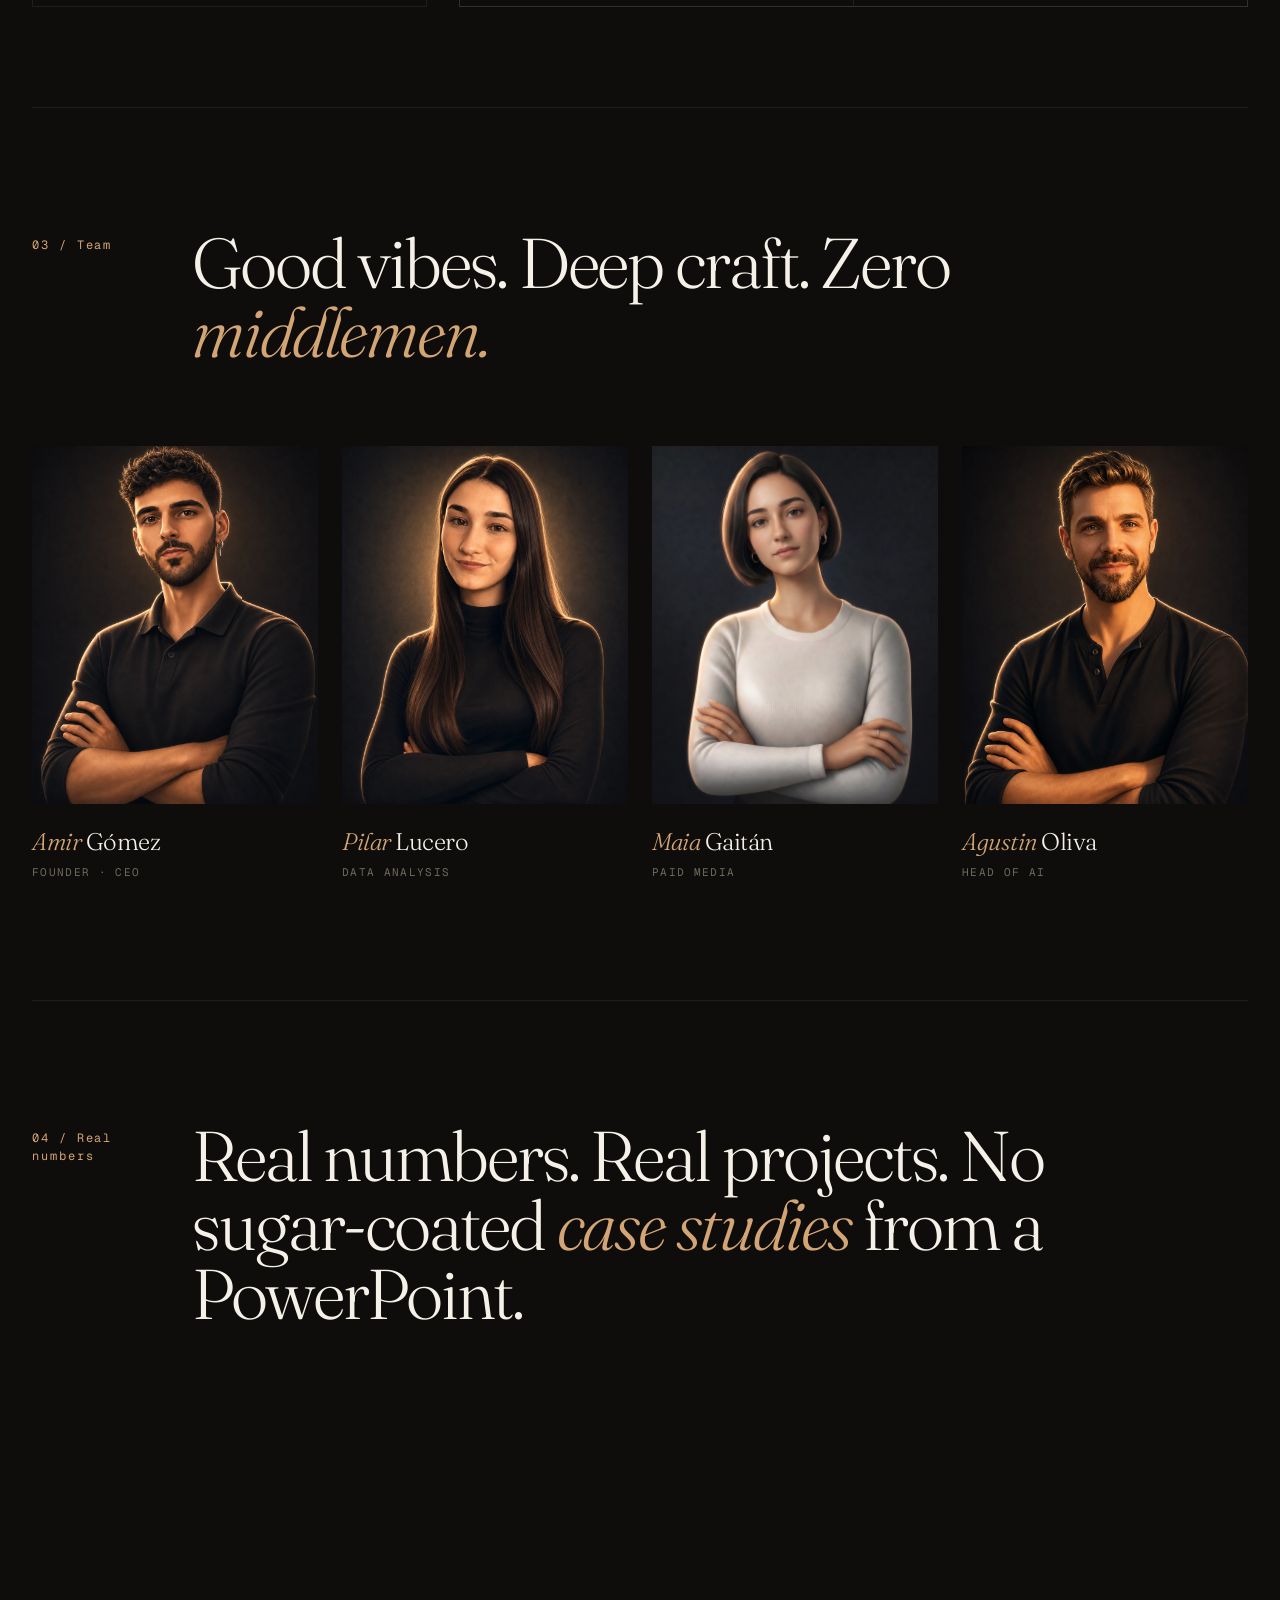
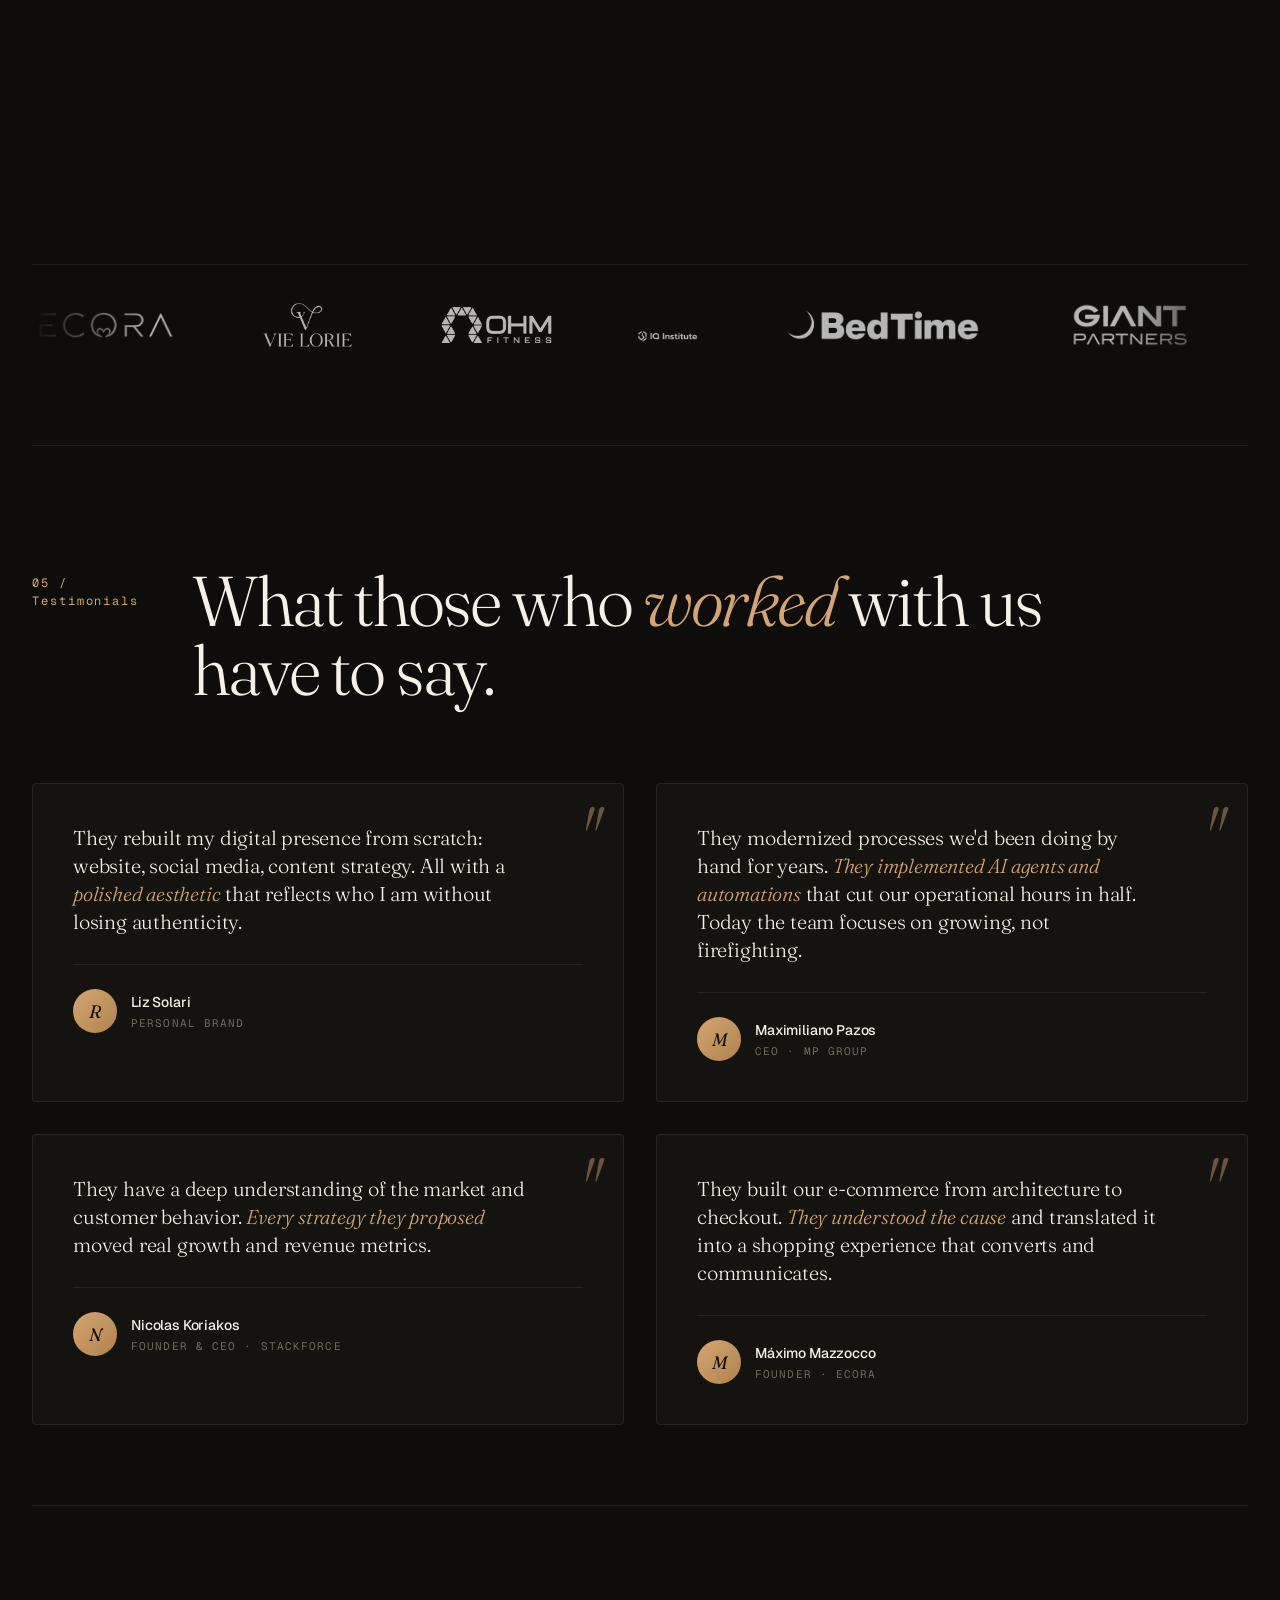
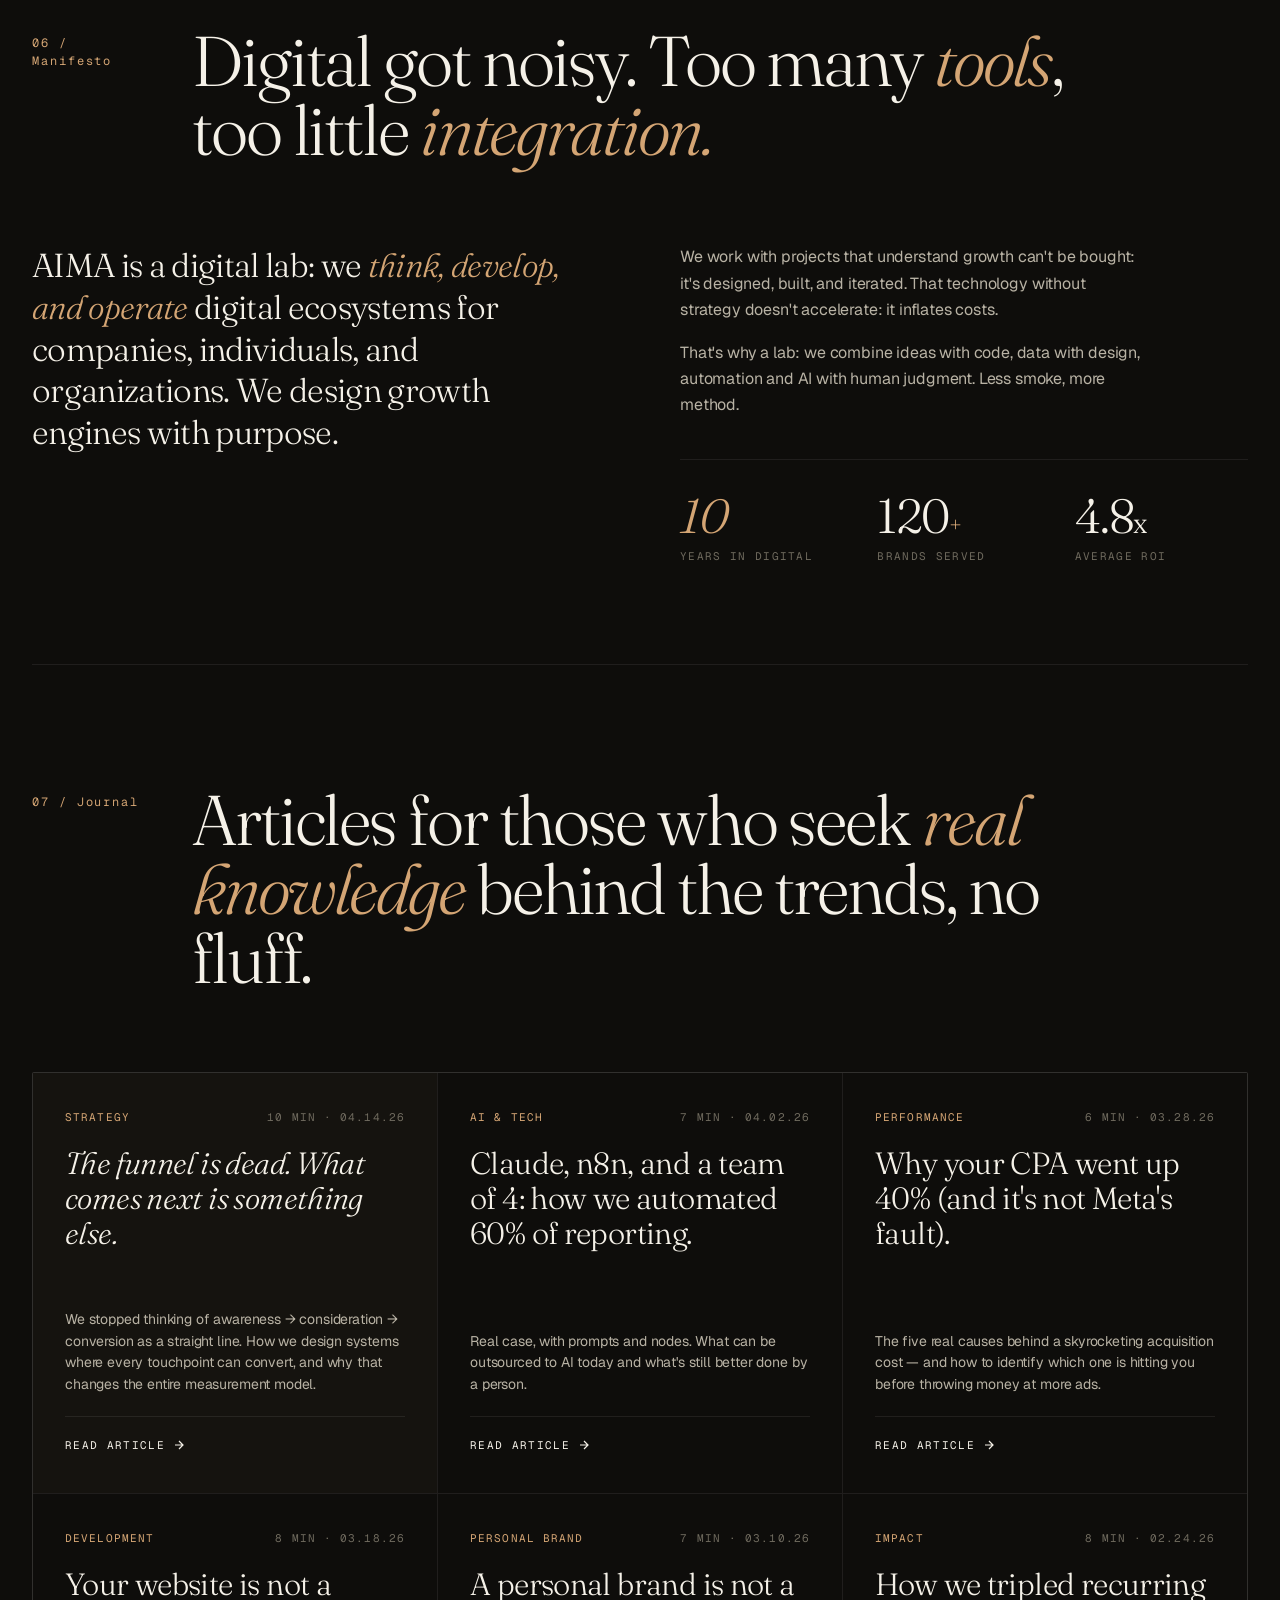
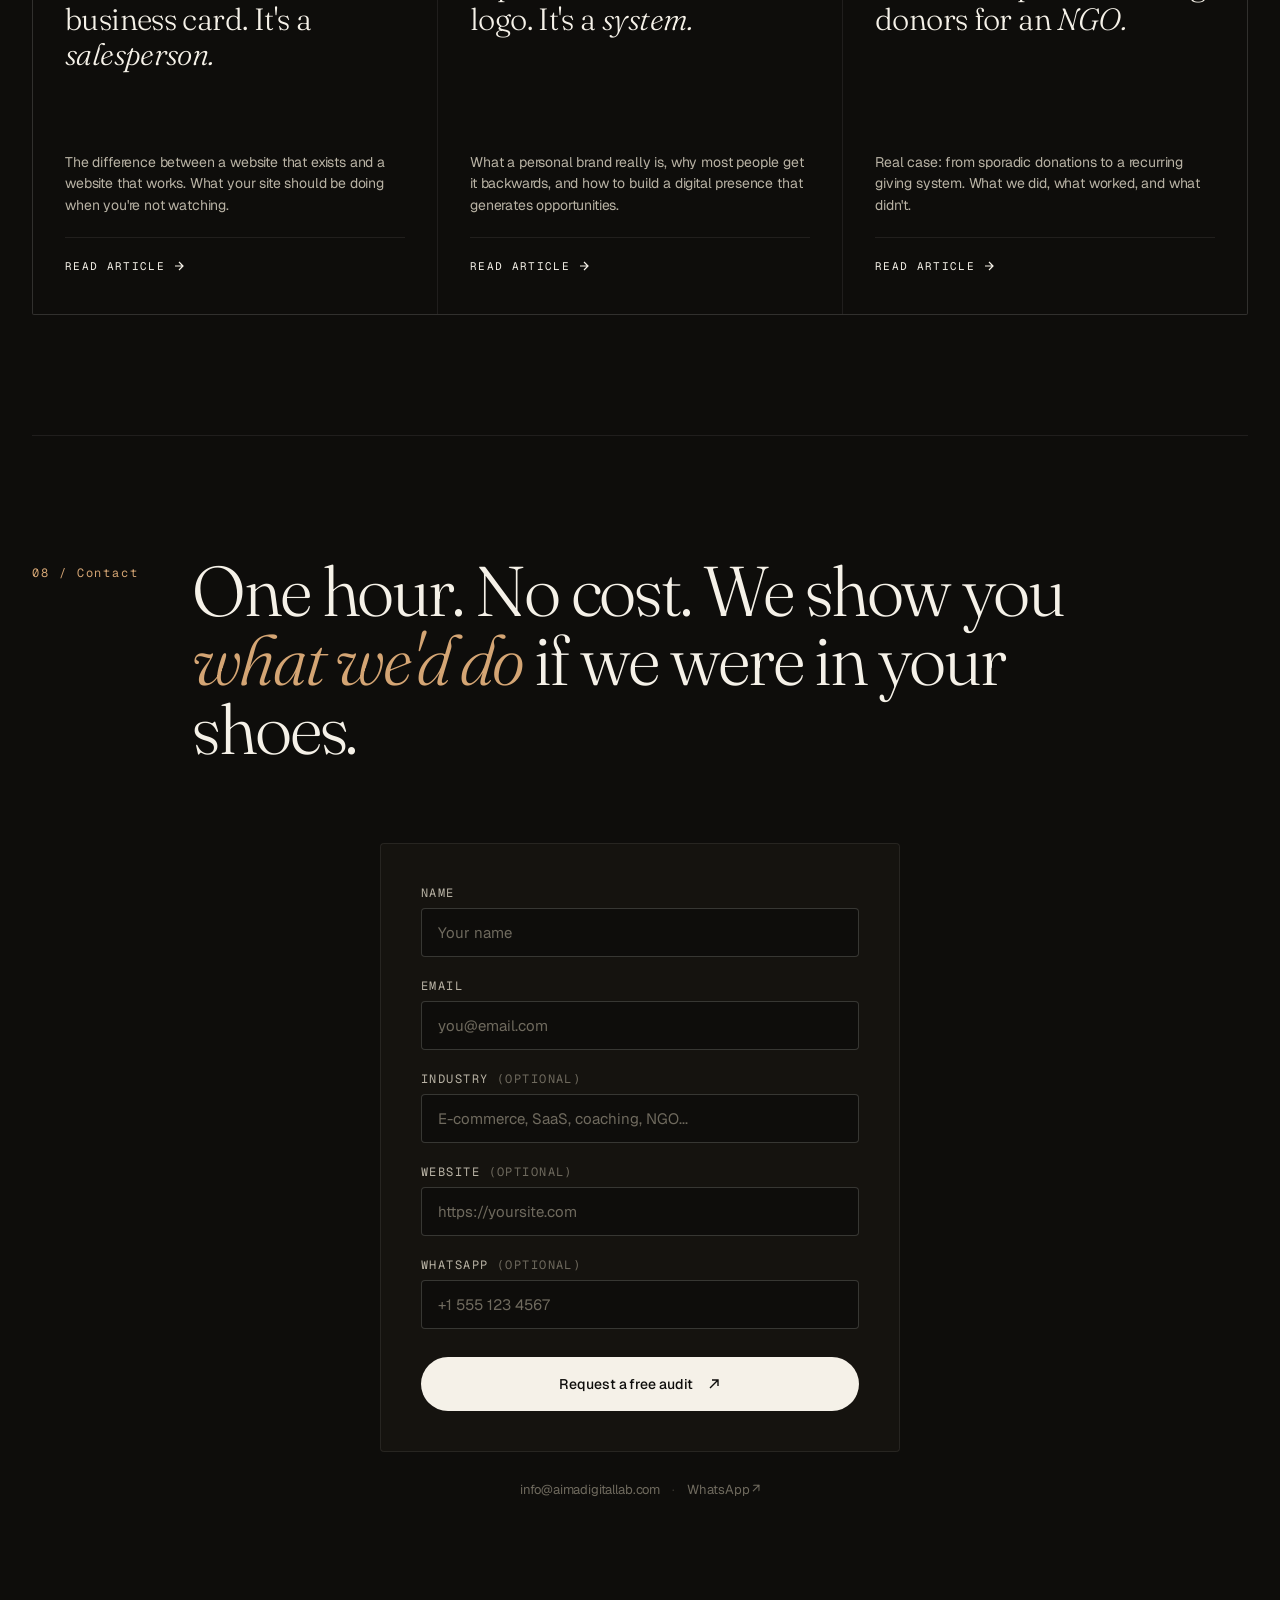
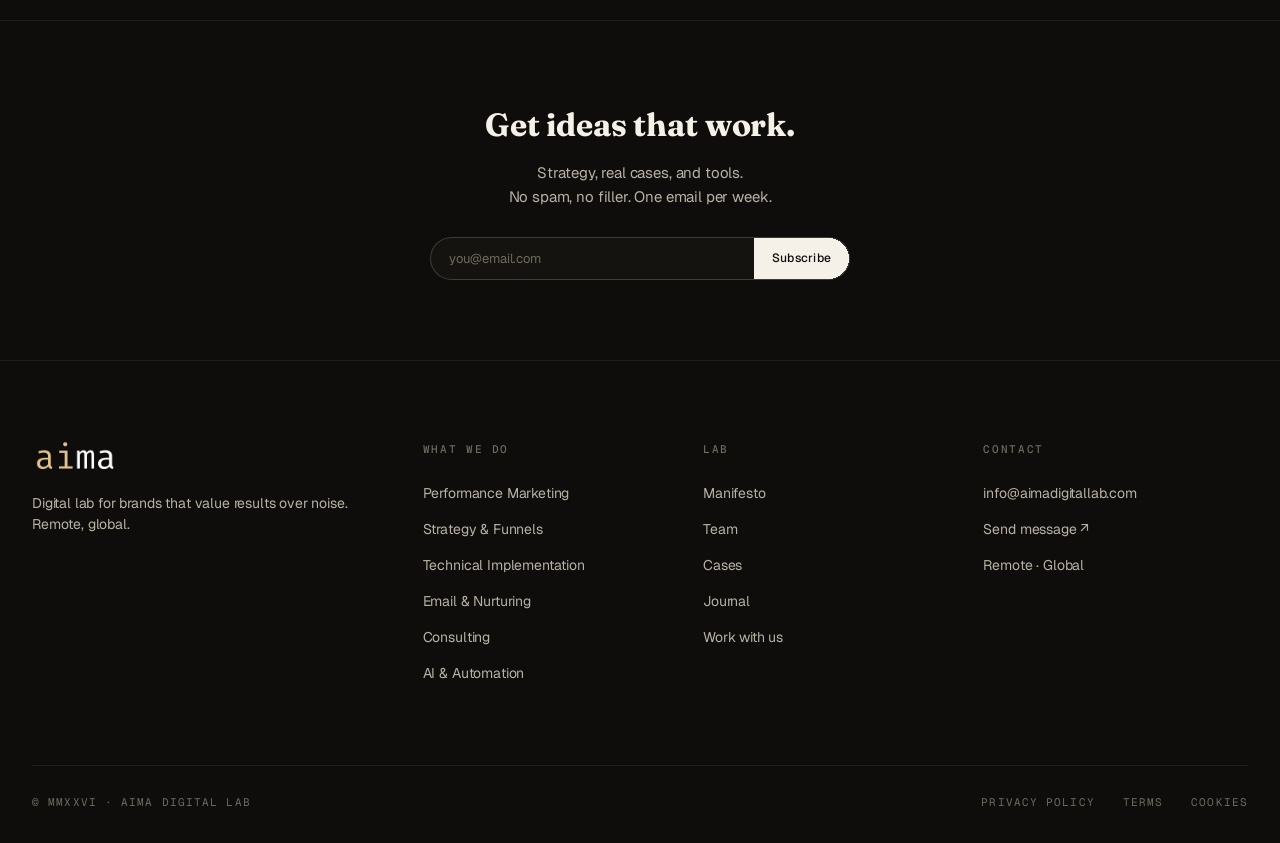
==== commit fe9f5072: "style: quita texto grande 'aima.' del footer Co-Authored-By: Claude Opus 4.6 (1M context) <noreply@a" ====
--- a/index.html
+++ b/index.html
@@ -674,7 +674,6 @@
 
     </div>
 
-    <div class="footer-massive">aima.</div>
 
     <div class="footer-bottom">
       <span>© MMXXVI · AIMA Digital Lab</span>
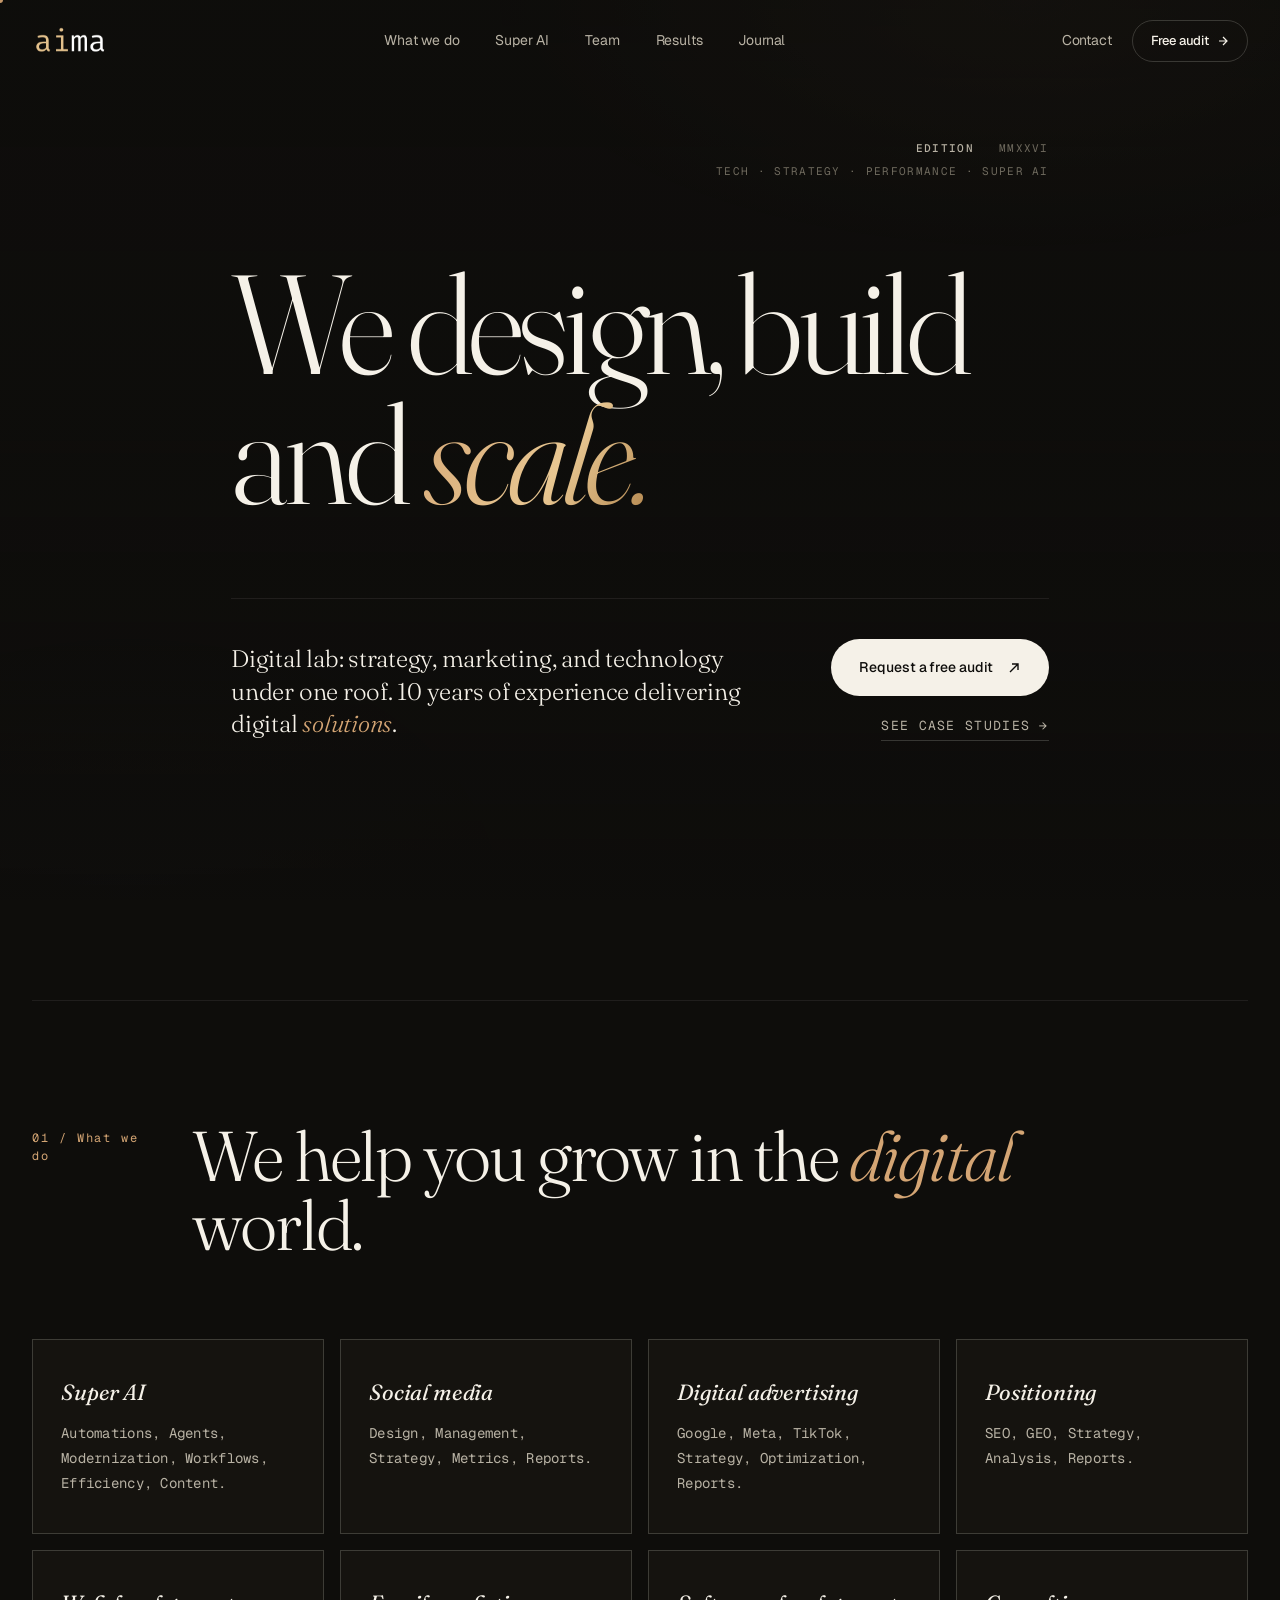
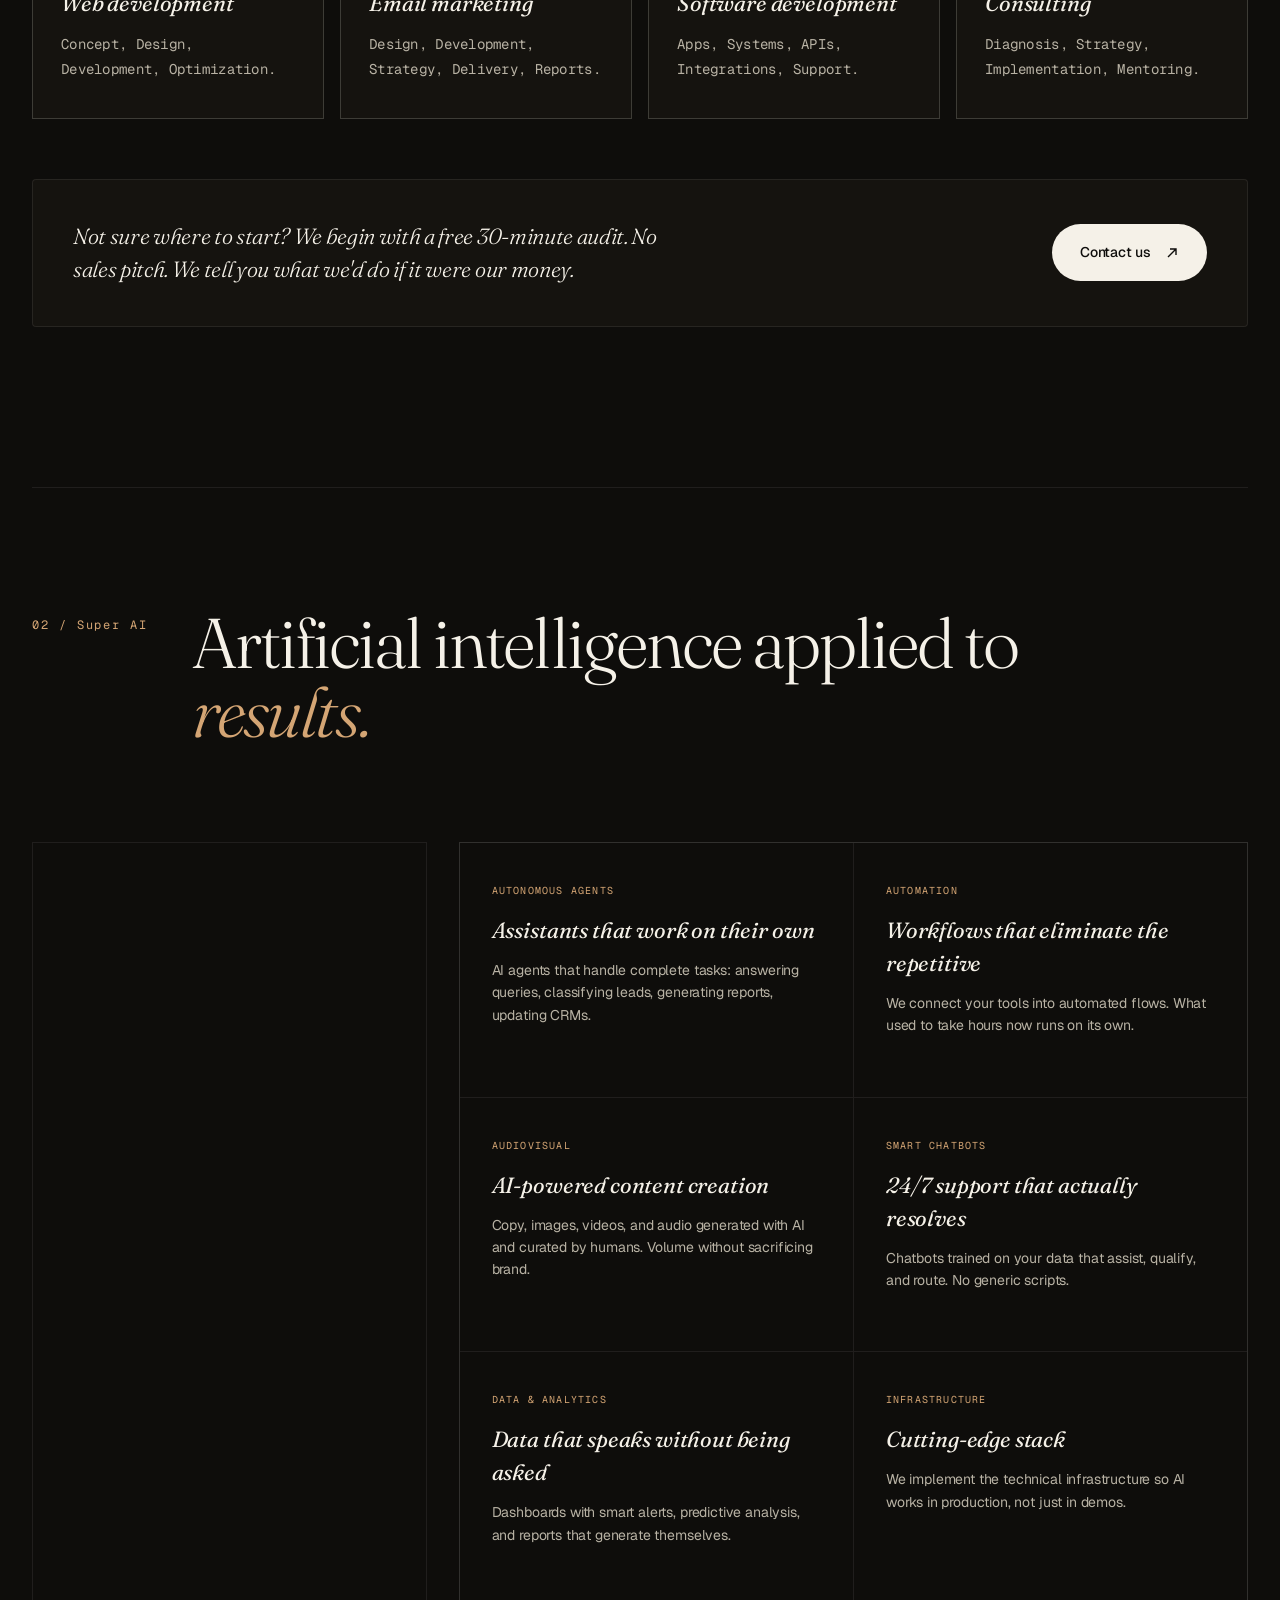
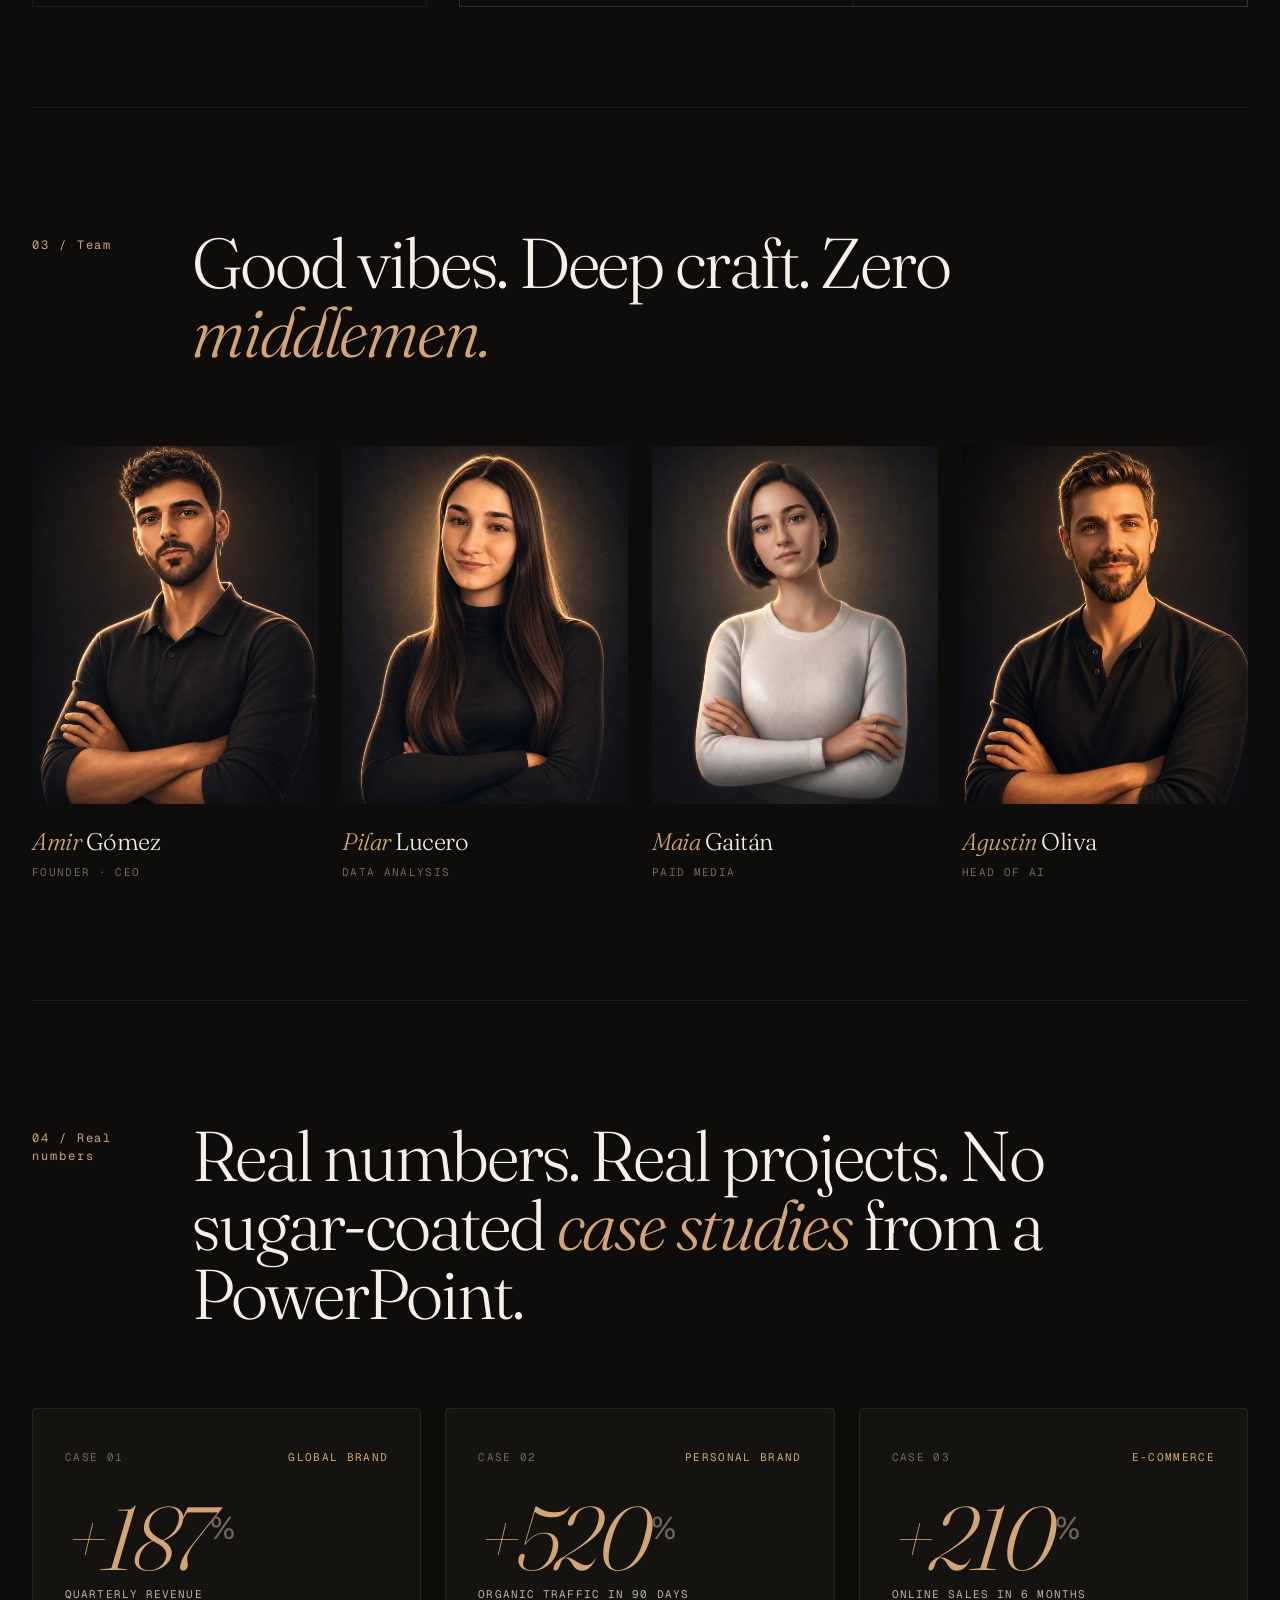
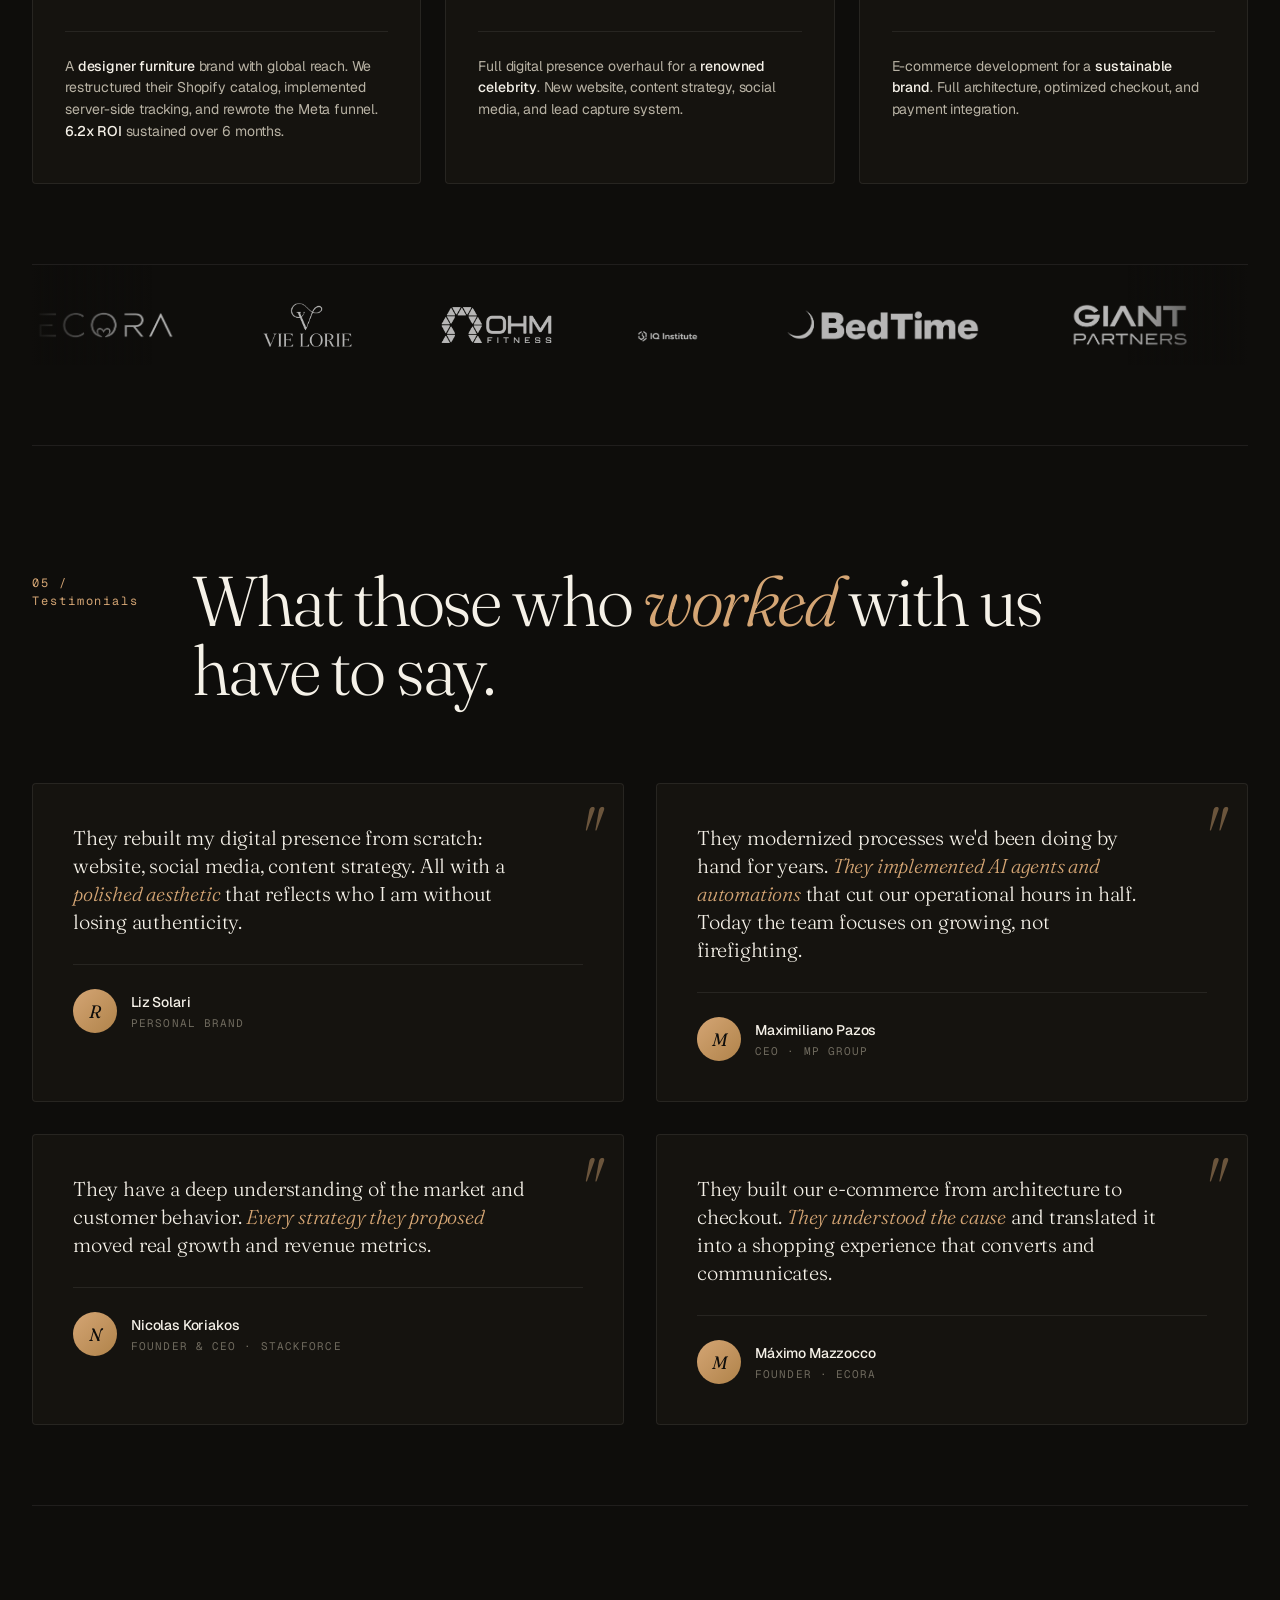
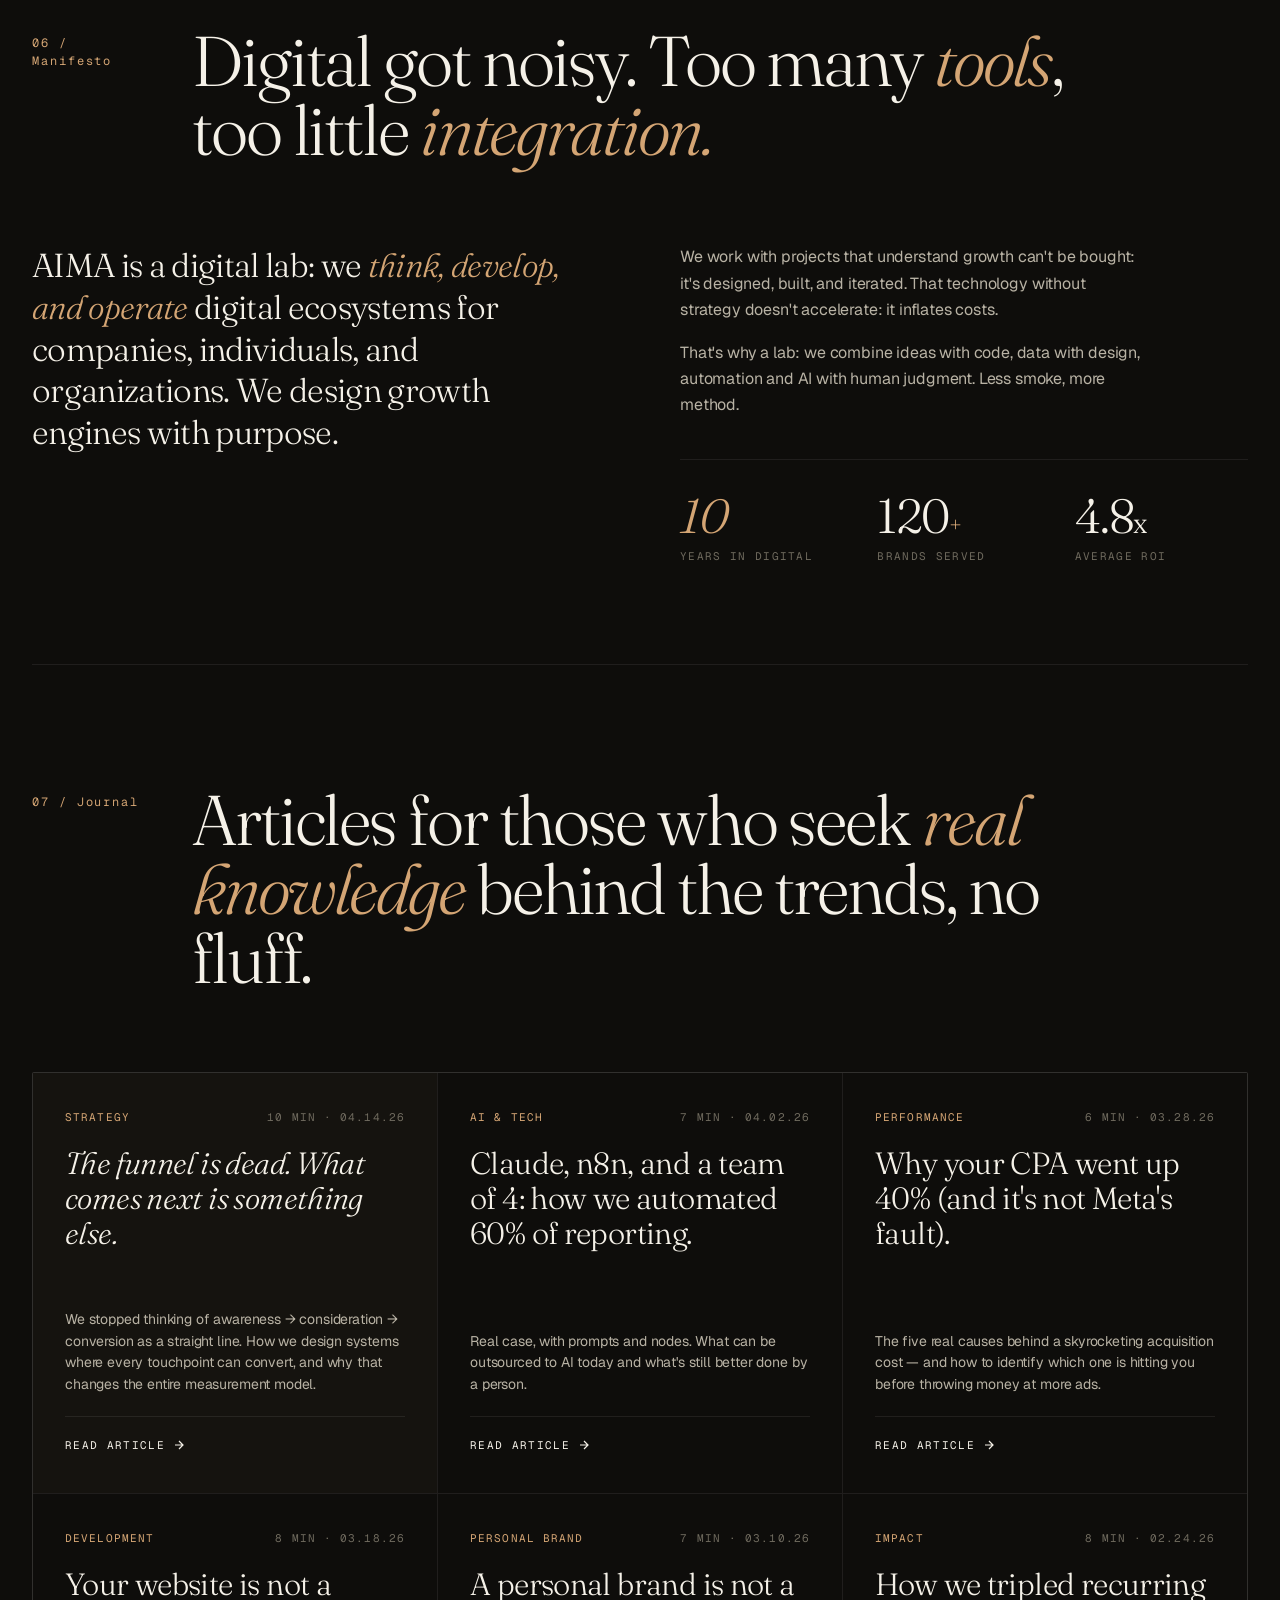
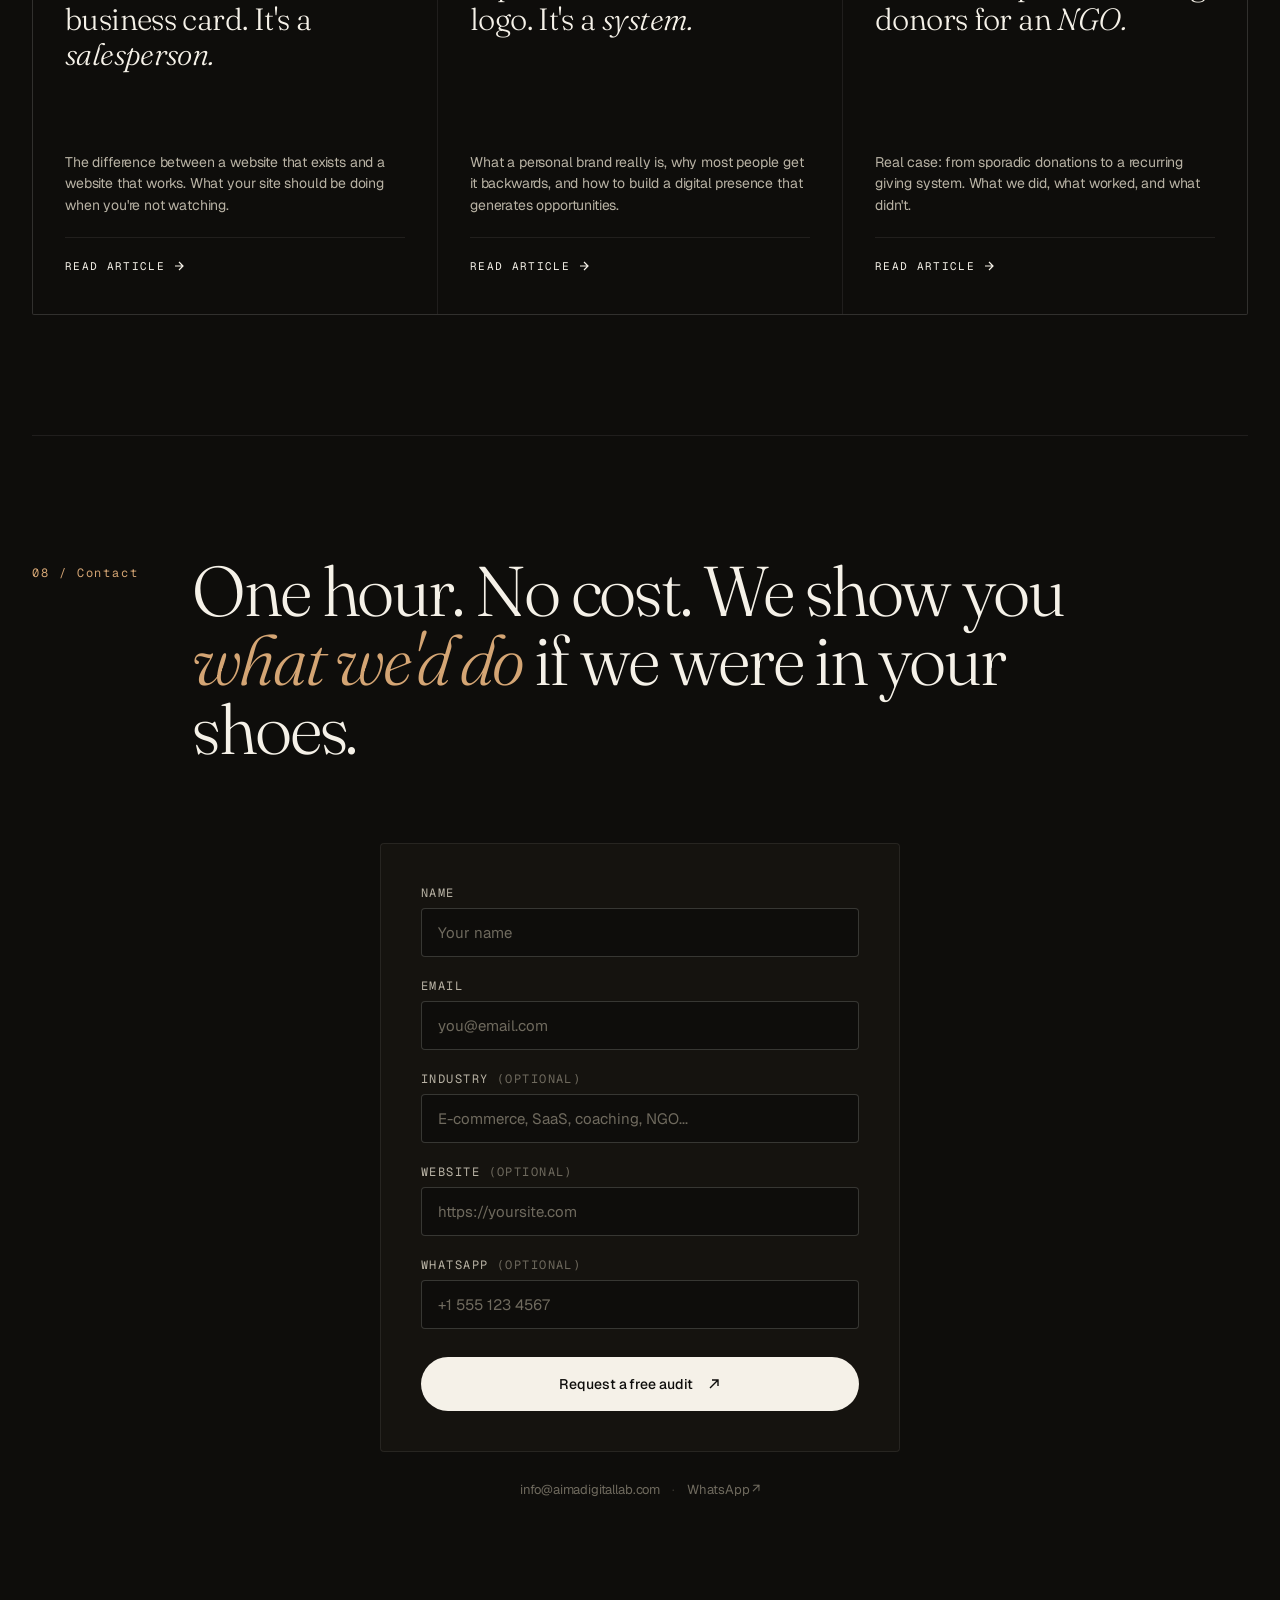
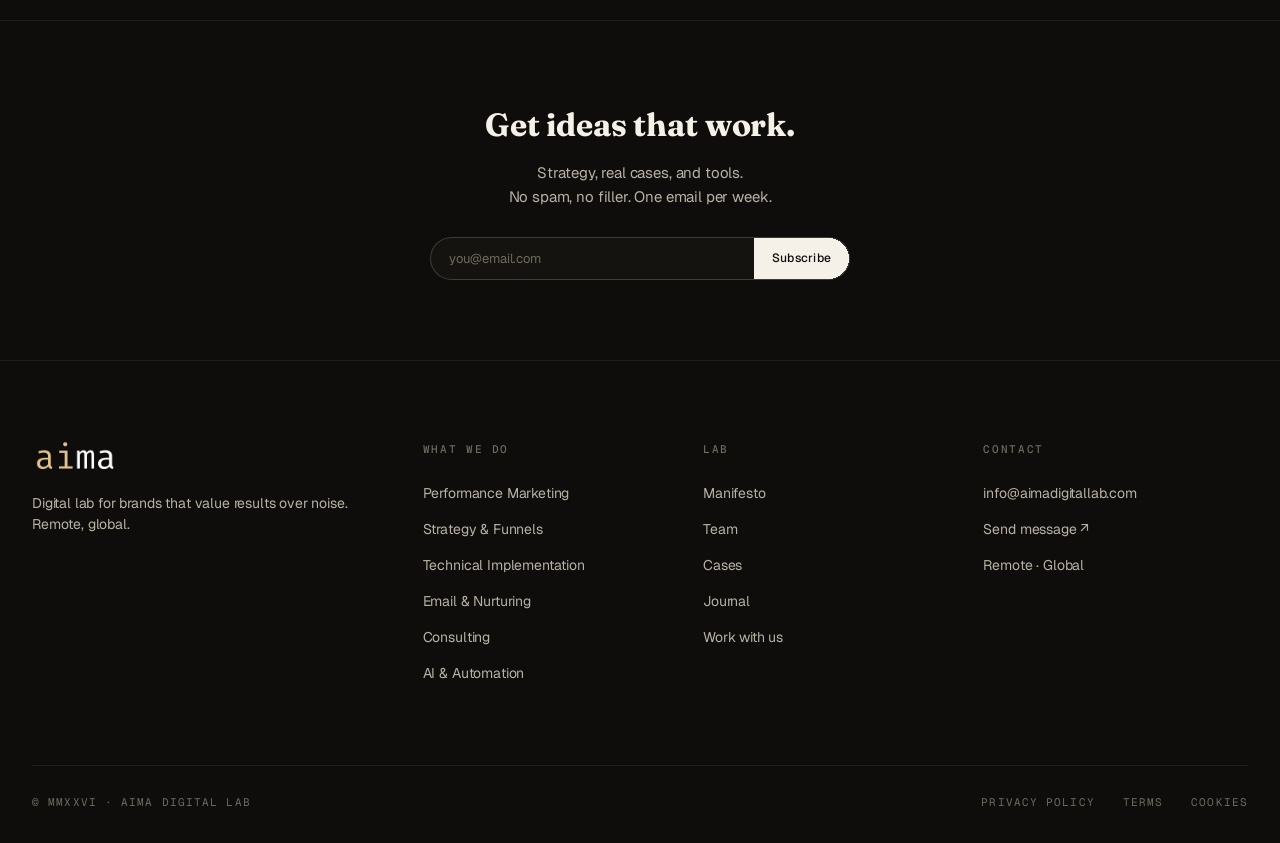
==== commit 2bb832a8: "perf: comprime videos y fotos del equipo Videos: hero 5.8MB→3.6MB, super-ia 9.5MB→2.6MB (H264, CRF 2" ====
--- a/index.html
+++ b/index.html
@@ -244,7 +244,7 @@
 
       <div class="miembro">
         <div class="miembro-photo">
-          <img src="assets/img/amir-gomez.png" alt="Amir Gómez" loading="lazy">
+          <img src="assets/img/amir-gomez.jpg" alt="Amir Gómez" loading="lazy">
         </div>
         <div class="miembro-info">
           <div class="miembro-name"><em>Amir</em> Gómez</div>
@@ -254,7 +254,7 @@
 
       <div class="miembro">
         <div class="miembro-photo">
-          <img src="assets/img/pilar-lucero.png" alt="Pilar Lucero" loading="lazy">
+          <img src="assets/img/pilar-lucero.jpg" alt="Pilar Lucero" loading="lazy">
         </div>
         <div class="miembro-info">
           <div class="miembro-name"><em>Pilar</em> Lucero</div>
@@ -264,7 +264,7 @@
 
       <div class="miembro">
         <div class="miembro-photo">
-          <img src="assets/img/maia-gaitan.png" alt="Maia Gaitán" loading="lazy">
+          <img src="assets/img/maia-gaitan.jpg" alt="Maia Gaitán" loading="lazy">
         </div>
         <div class="miembro-info">
           <div class="miembro-name"><em>Maia</em> Gaitán</div>
@@ -274,7 +274,7 @@
 
       <div class="miembro">
         <div class="miembro-photo">
-          <img src="assets/img/agustin-oliva.png" alt="Agustin Oliva" loading="lazy">
+          <img src="assets/img/agustin-oliva.jpg" alt="Agustin Oliva" loading="lazy">
         </div>
         <div class="miembro-info">
           <div class="miembro-name"><em>Agustin</em> Oliva</div>
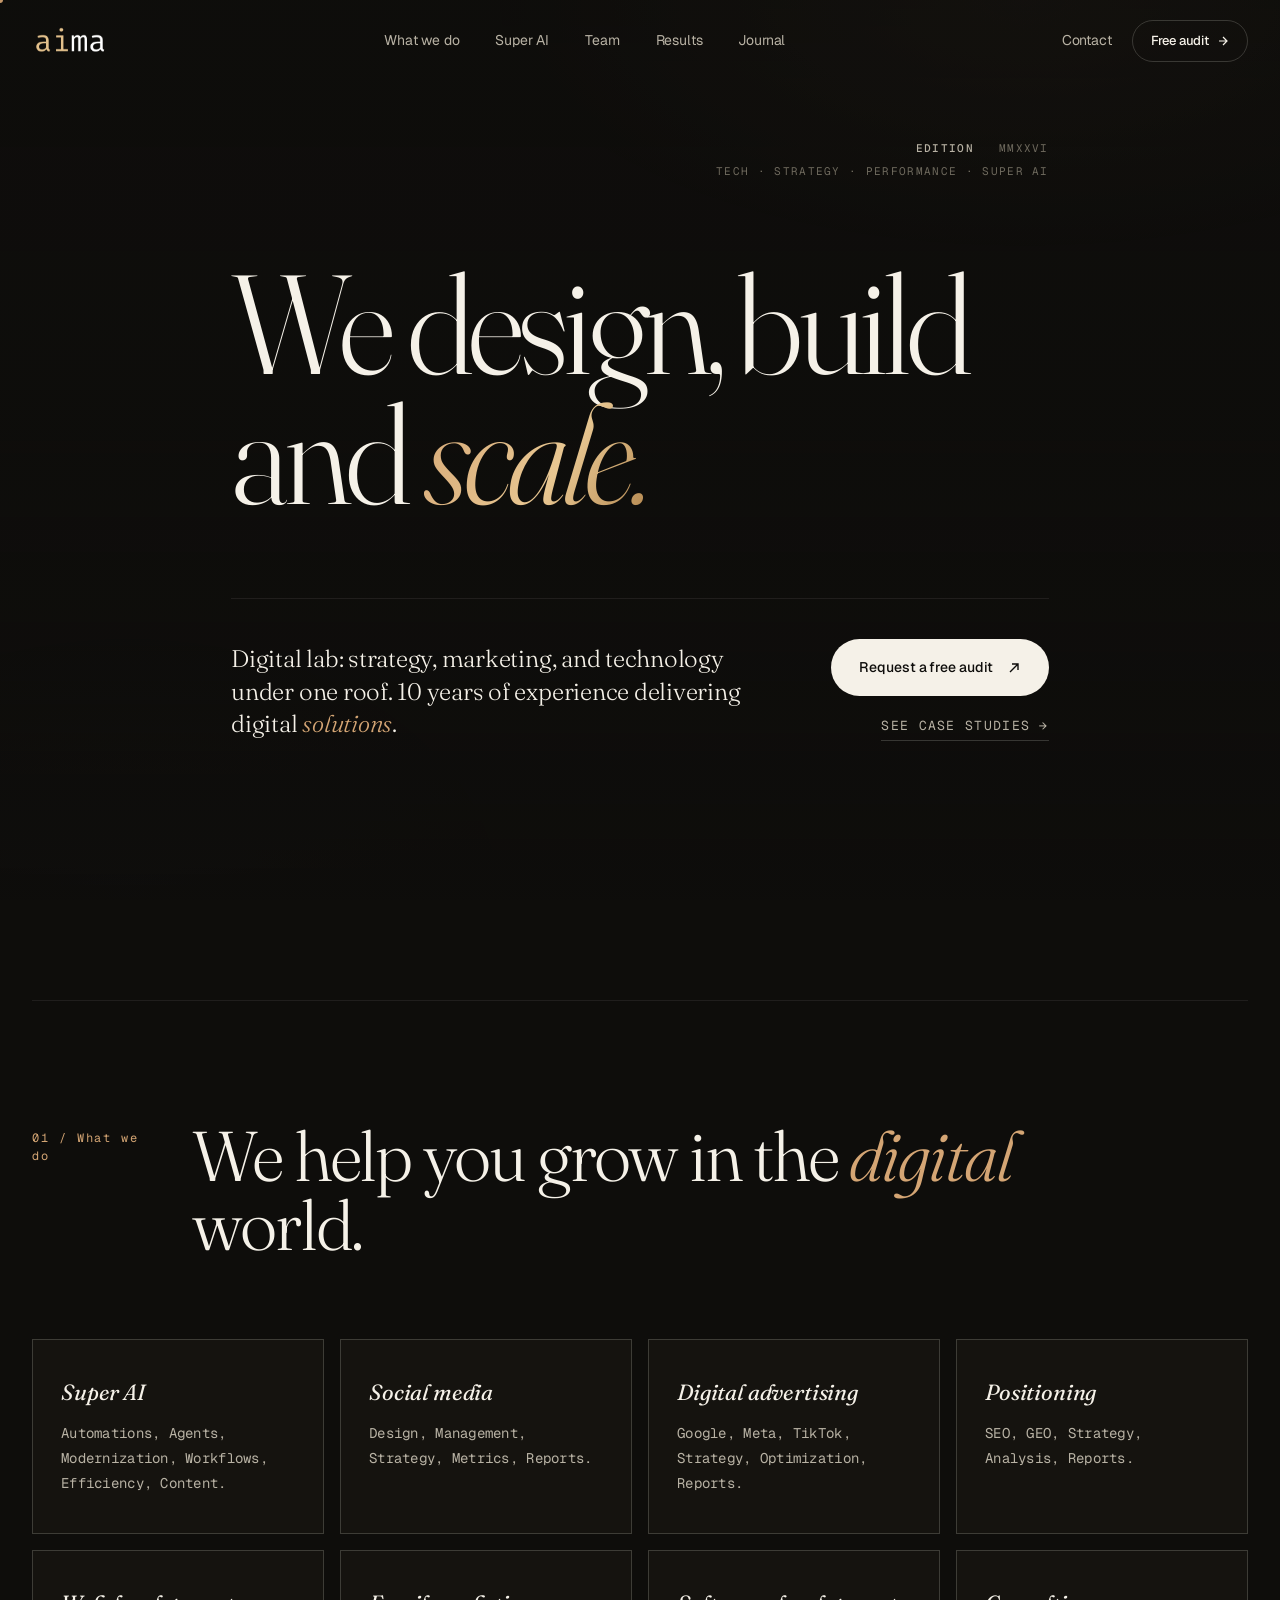
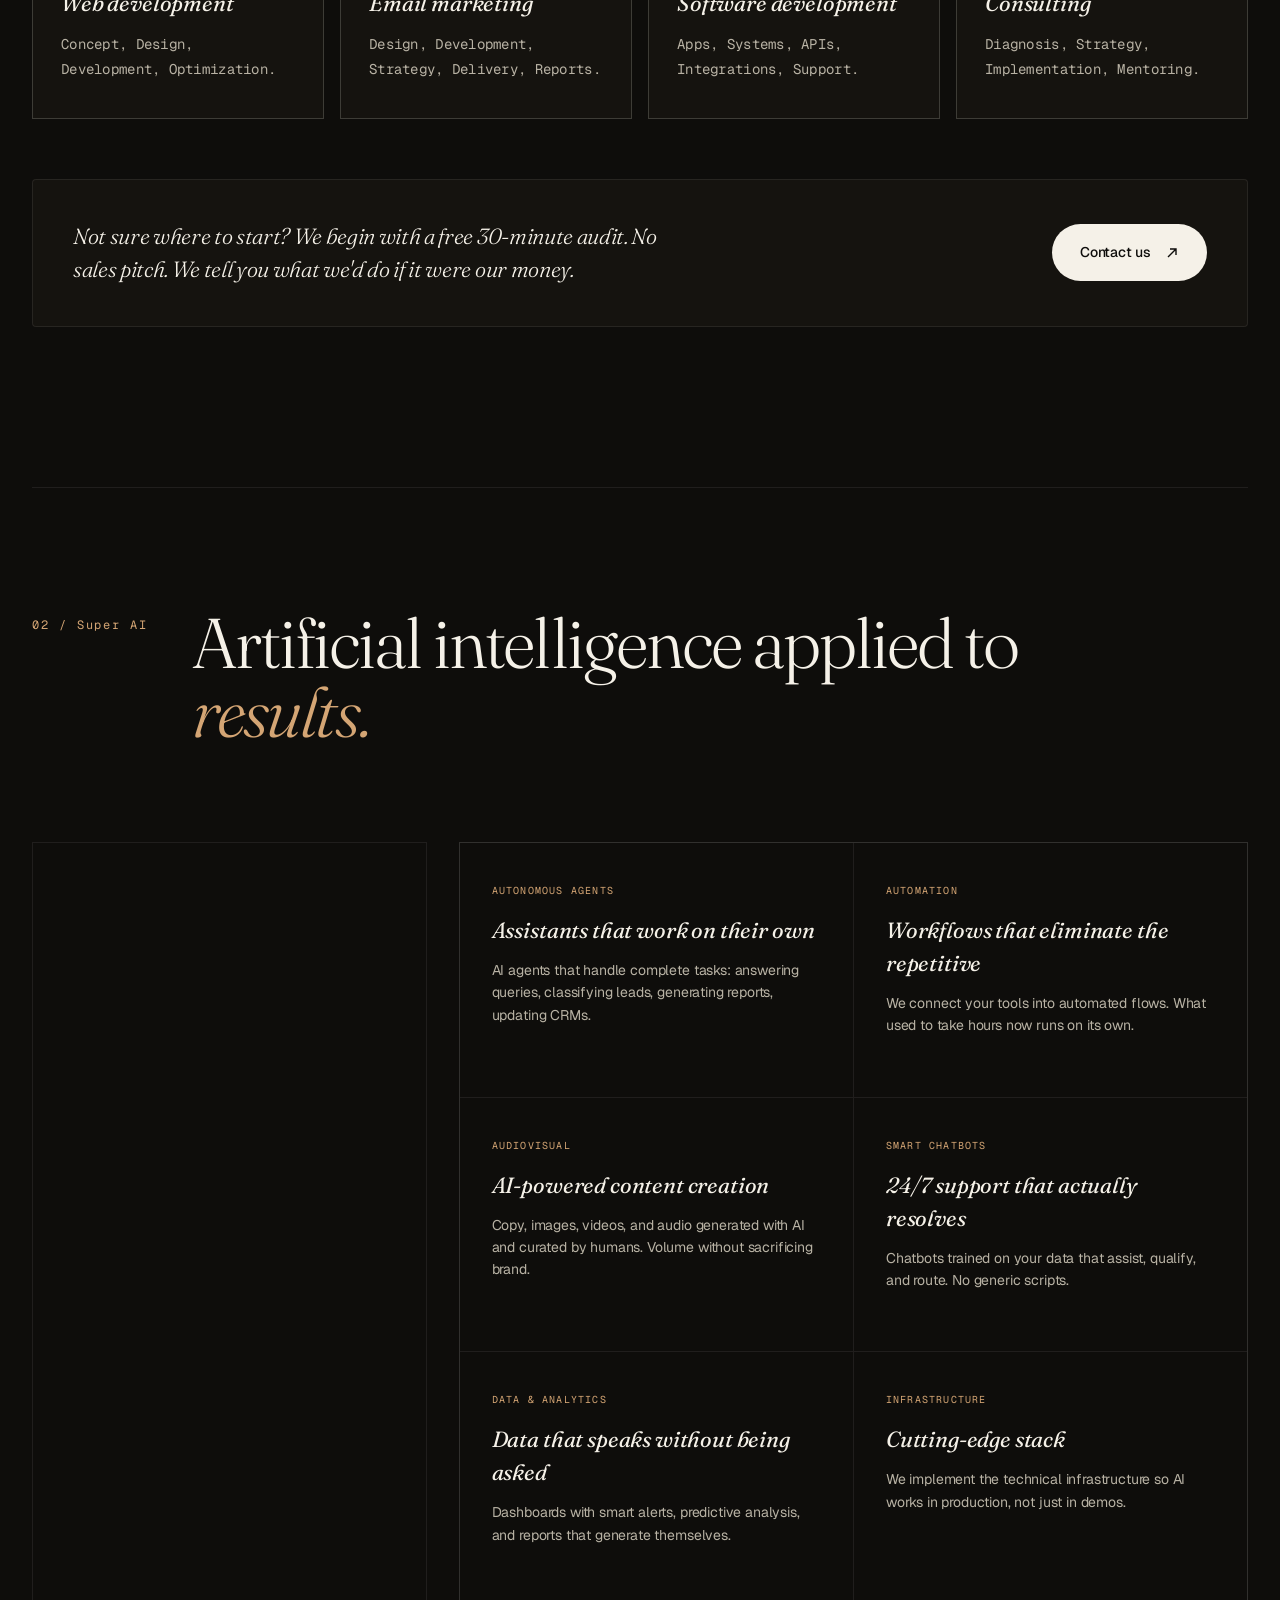
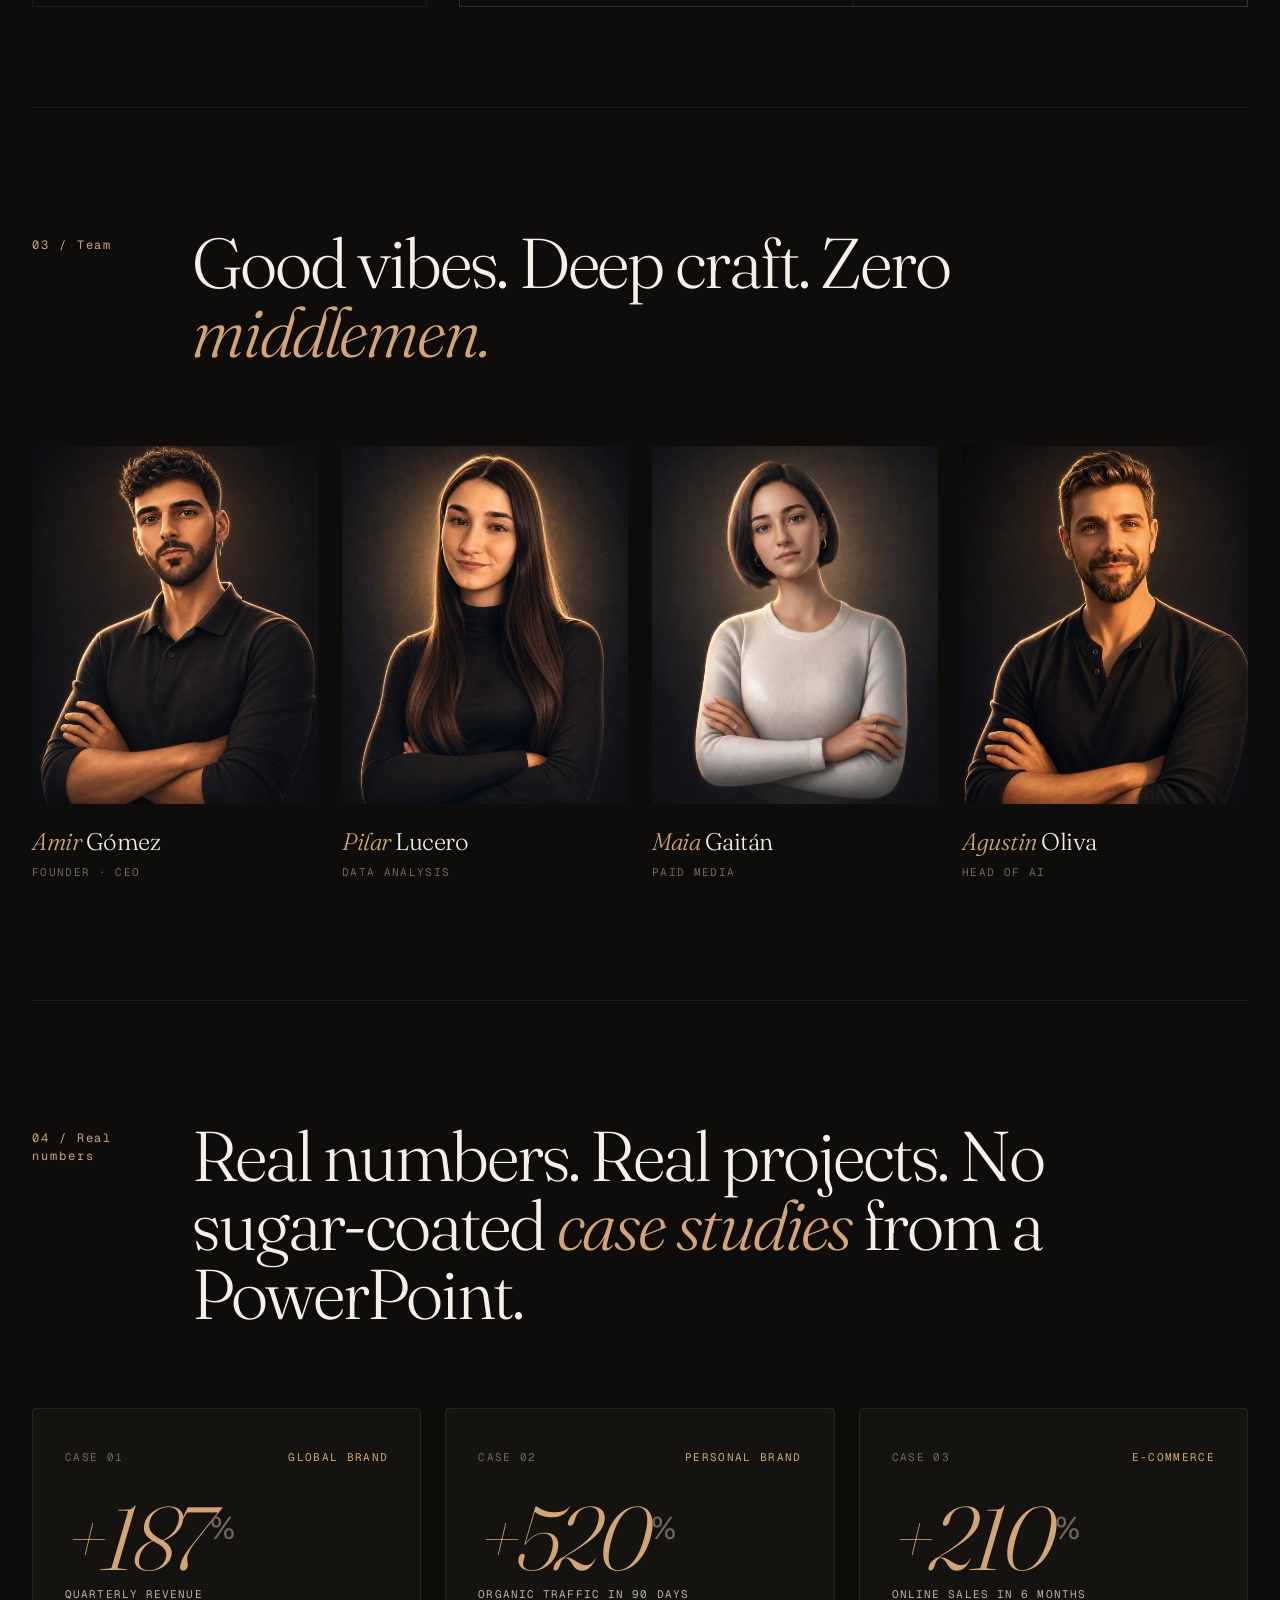
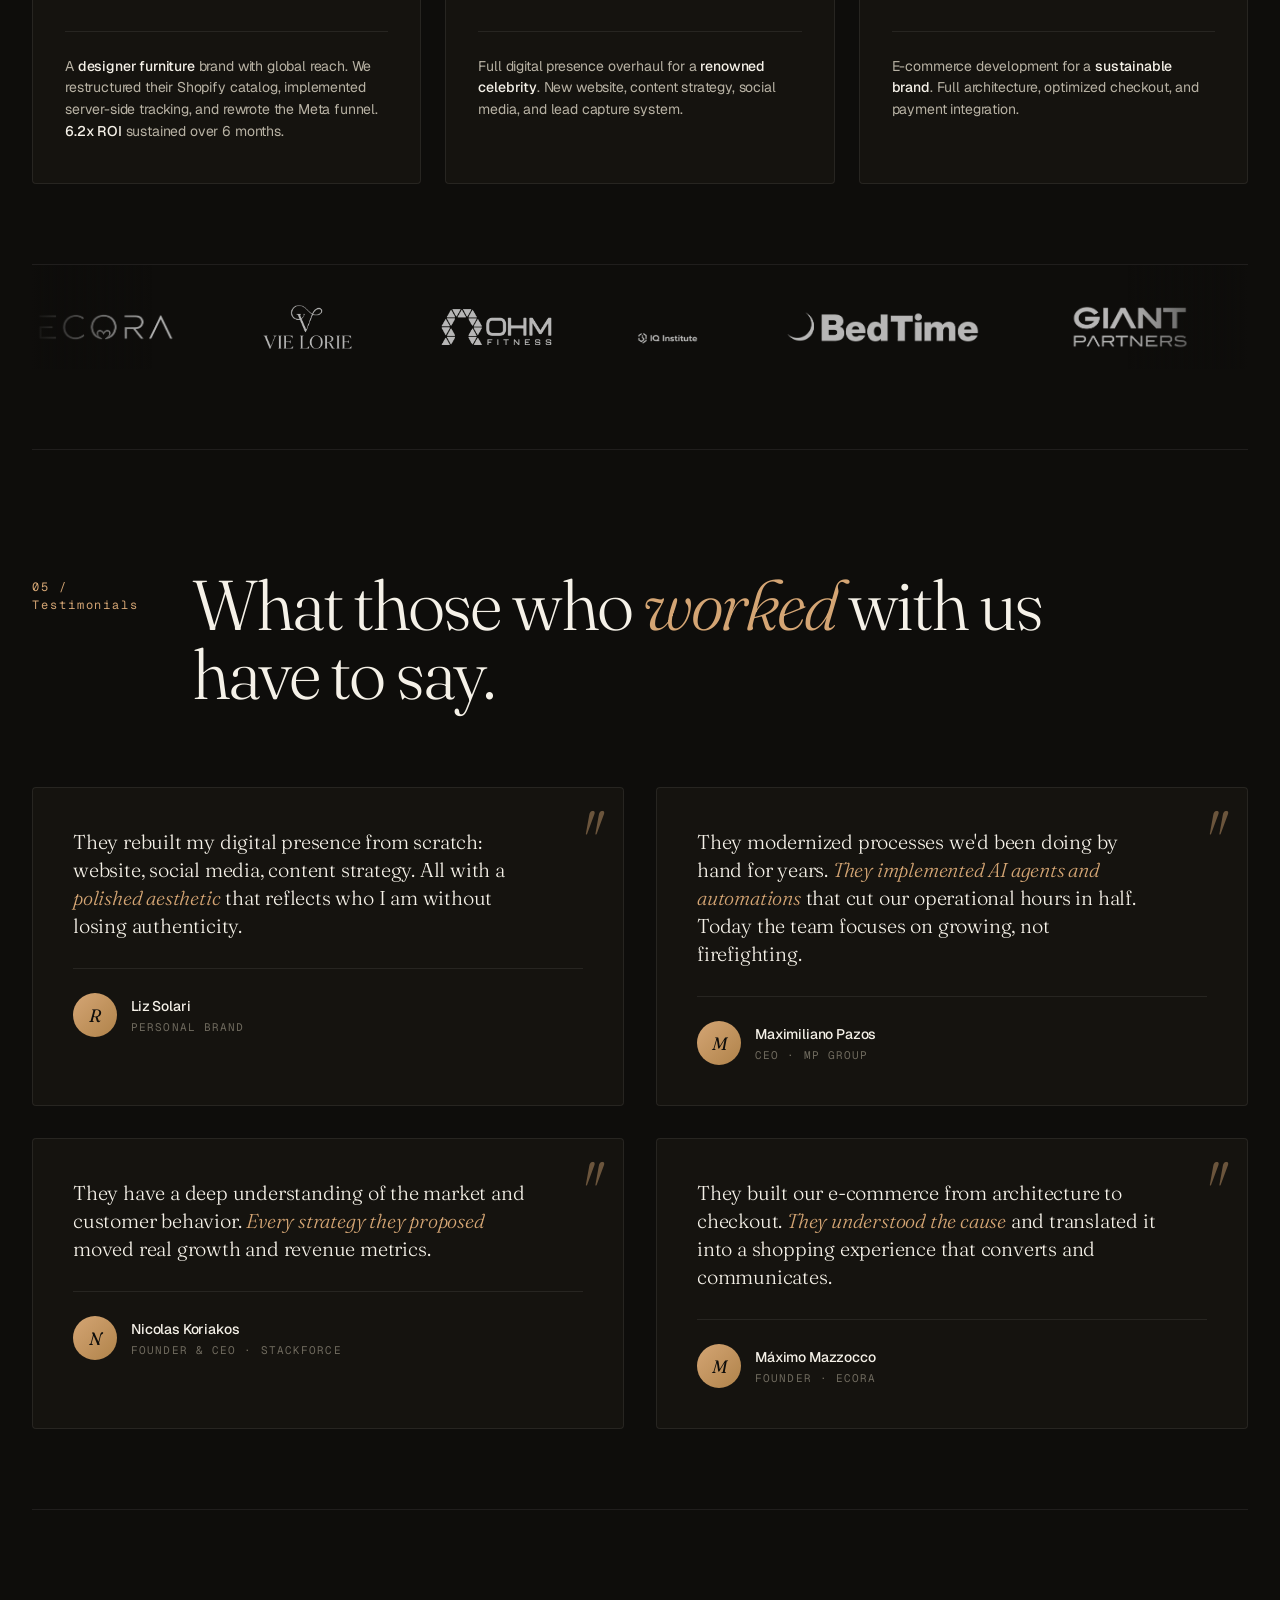
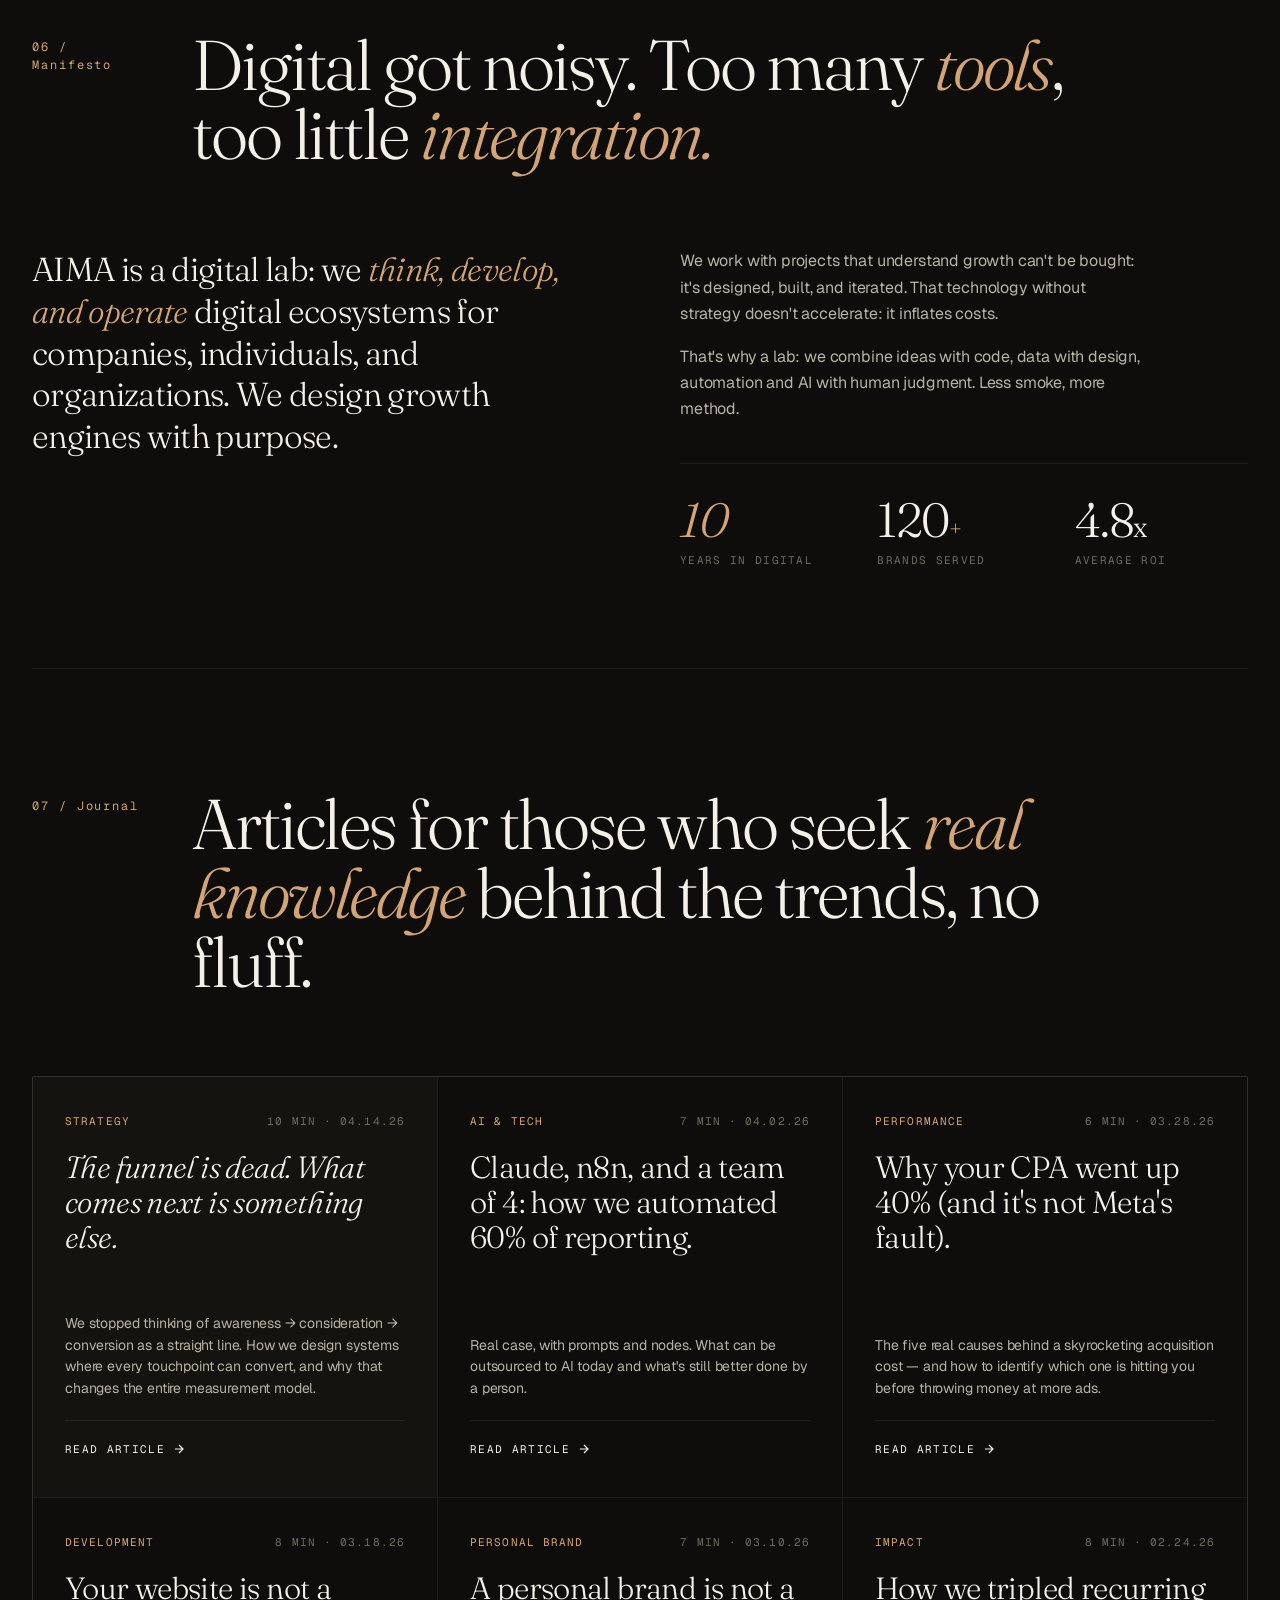
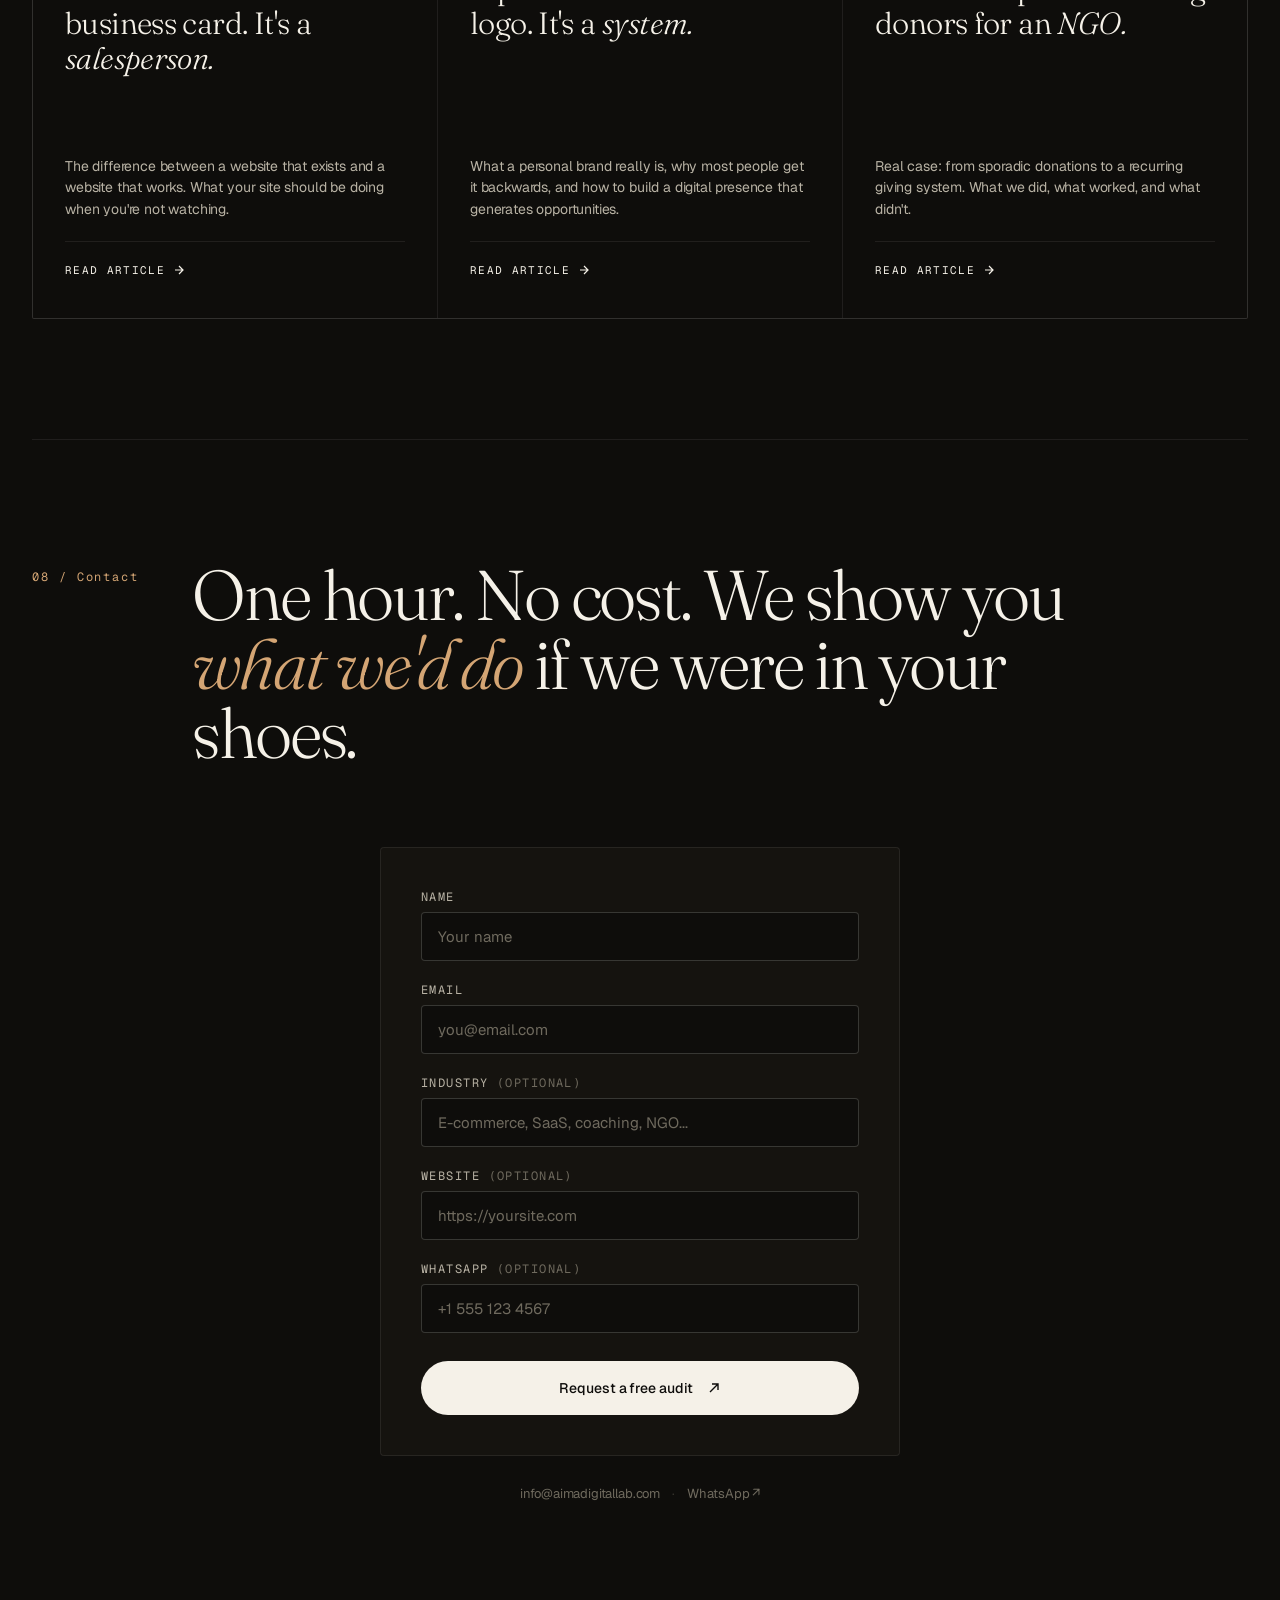
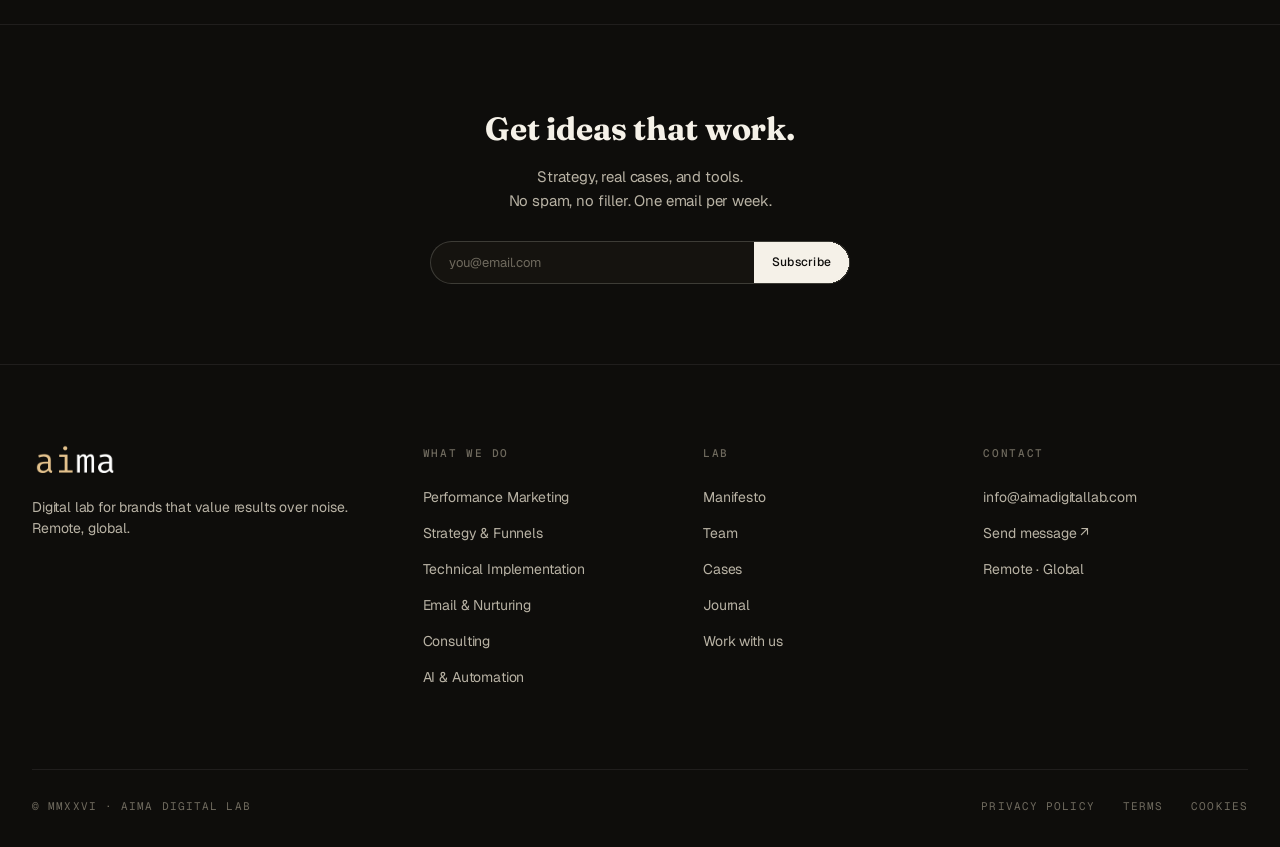
==== commit 57ad9fee: "feat: agrega logos Econews y Ecohouse al marquee Co-Authored-By: Claude Opus 4.6 (1M context) <norep" ====
--- a/index.html
+++ b/index.html
@@ -340,6 +340,8 @@
         <img src="assets/img/realtycapital-logo.png?v=9" alt="Realty Capital Financial">
         <img src="assets/img/sintientes-logo.png?v=9" alt="Sintientes">
         <img src="assets/img/media-news-logo.png?v=9" alt="MedIA News">
+        <img src="assets/img/econews-logo.png?v=1" alt="Econews">
+        <img src="assets/img/ecohouse-logo.png?v=1" alt="Ecohouse">
         <img src="assets/img/ecora-logo.png?v=9" alt="Ecora">
         <img src="assets/img/vielorie-logo.png?v=9" alt="Vie Lorie">
         <img src="assets/img/ohm-logo.png?v=9" alt="OHM Fitness">
@@ -350,6 +352,8 @@
         <img src="assets/img/realtycapital-logo.png?v=9" alt="Realty Capital Financial">
         <img src="assets/img/sintientes-logo.png?v=9" alt="Sintientes">
         <img src="assets/img/media-news-logo.png?v=9" alt="MedIA News">
+        <img src="assets/img/econews-logo.png?v=1" alt="Econews">
+        <img src="assets/img/ecohouse-logo.png?v=1" alt="Ecohouse">
       </div>
     </div>
 
--- a/assets/css/styles.css
+++ b/assets/css/styles.css
@@ -944,6 +944,8 @@
 .logos-track img[alt="MedIA News"]                { height: 48px; }
 .logos-track img[alt="Ecora"]                     { height: 28px; }
 .logos-track img[alt="Vie Lorie"]                 { height: 48px; }
+.logos-track img[alt="Econews"]                   { height: 28px; }
+.logos-track img[alt="Ecohouse"]                  { height: 52px; }
 @keyframes marquee {
   0% { transform: translateX(0); }
   100% { transform: translateX(-50%); }
